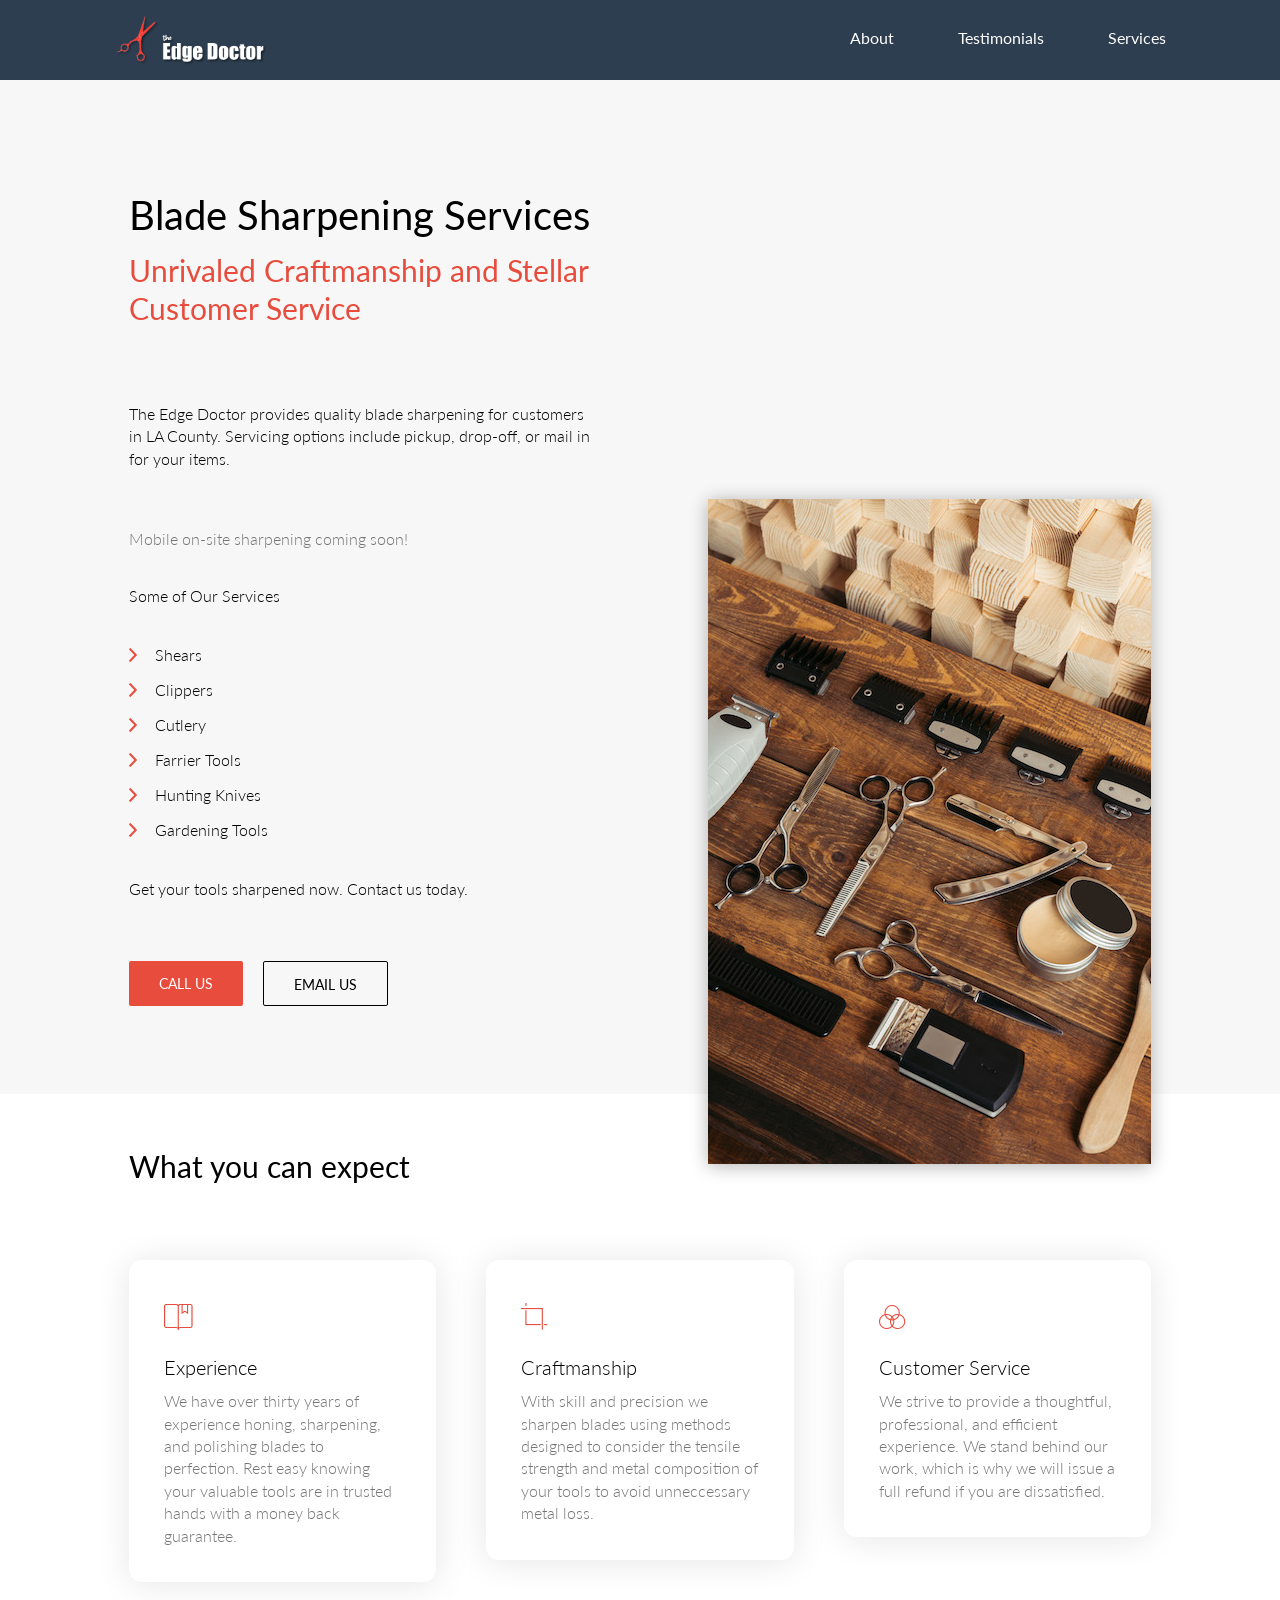
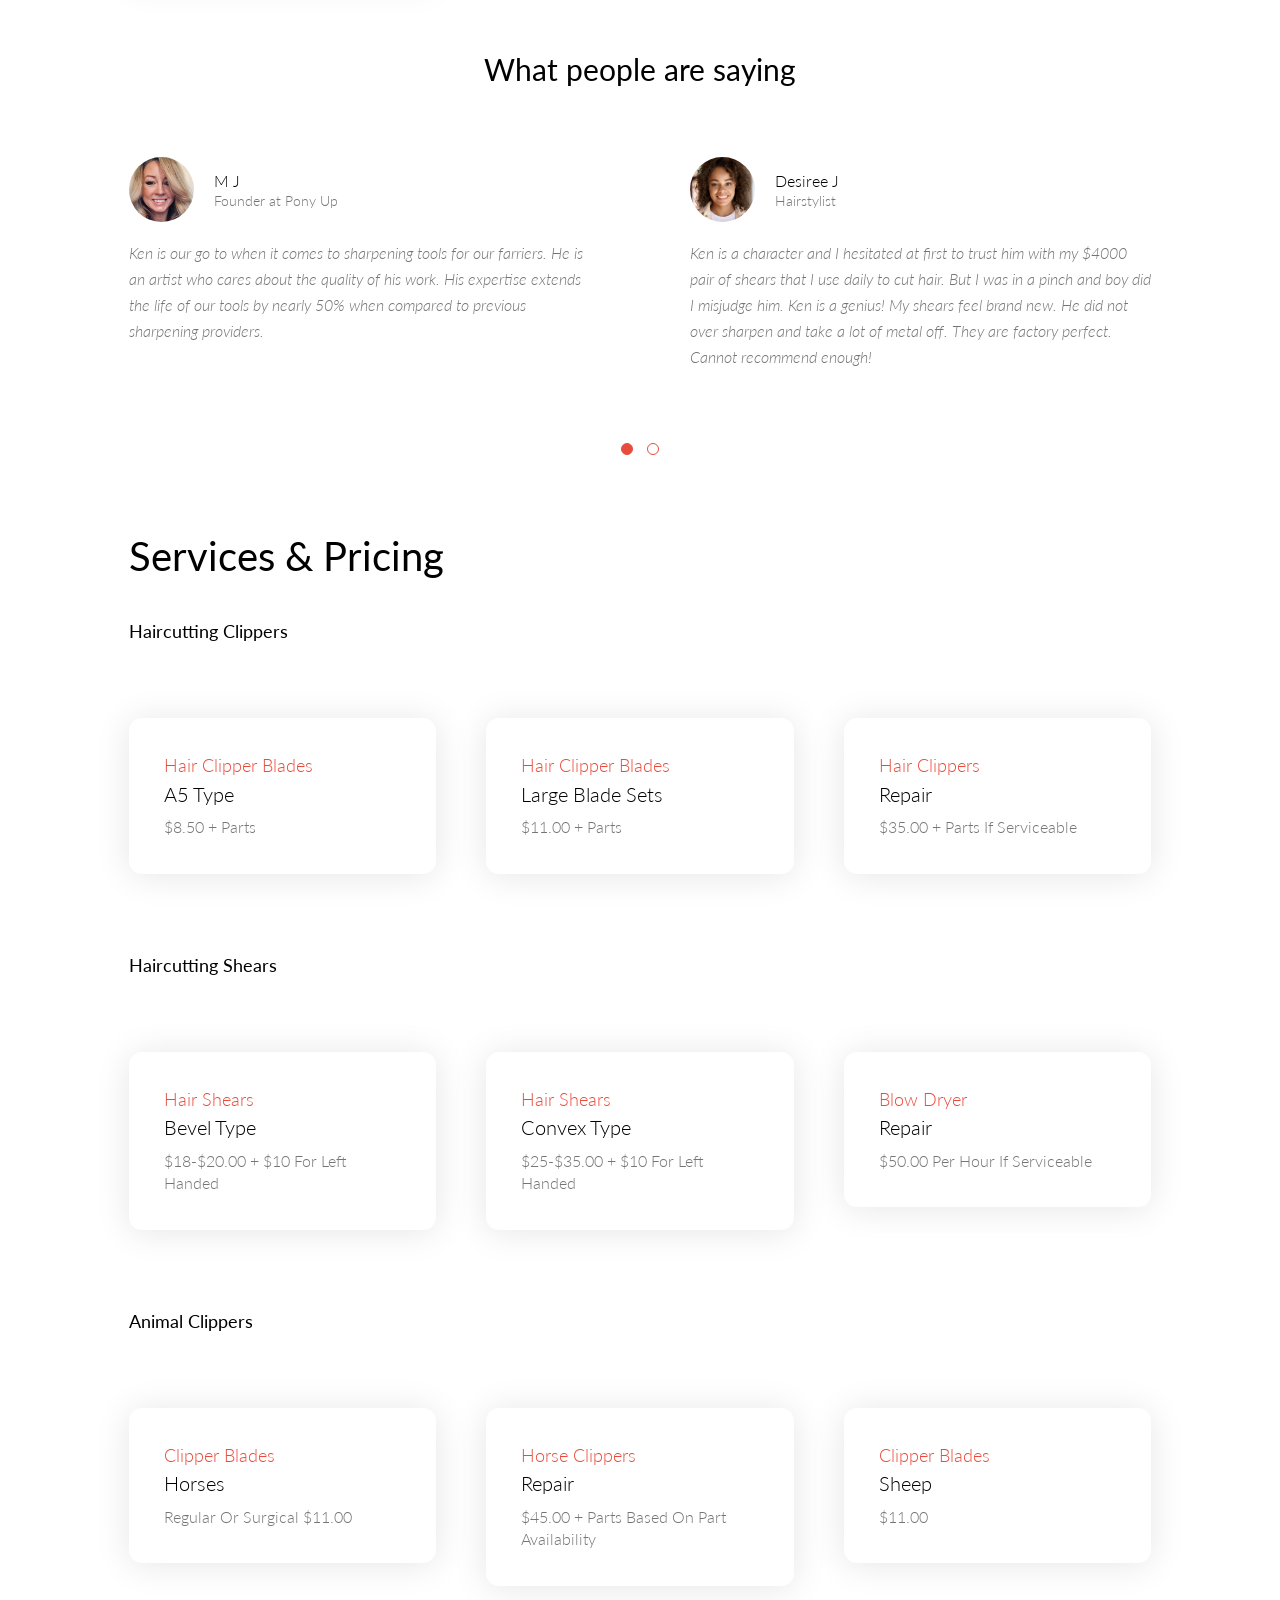
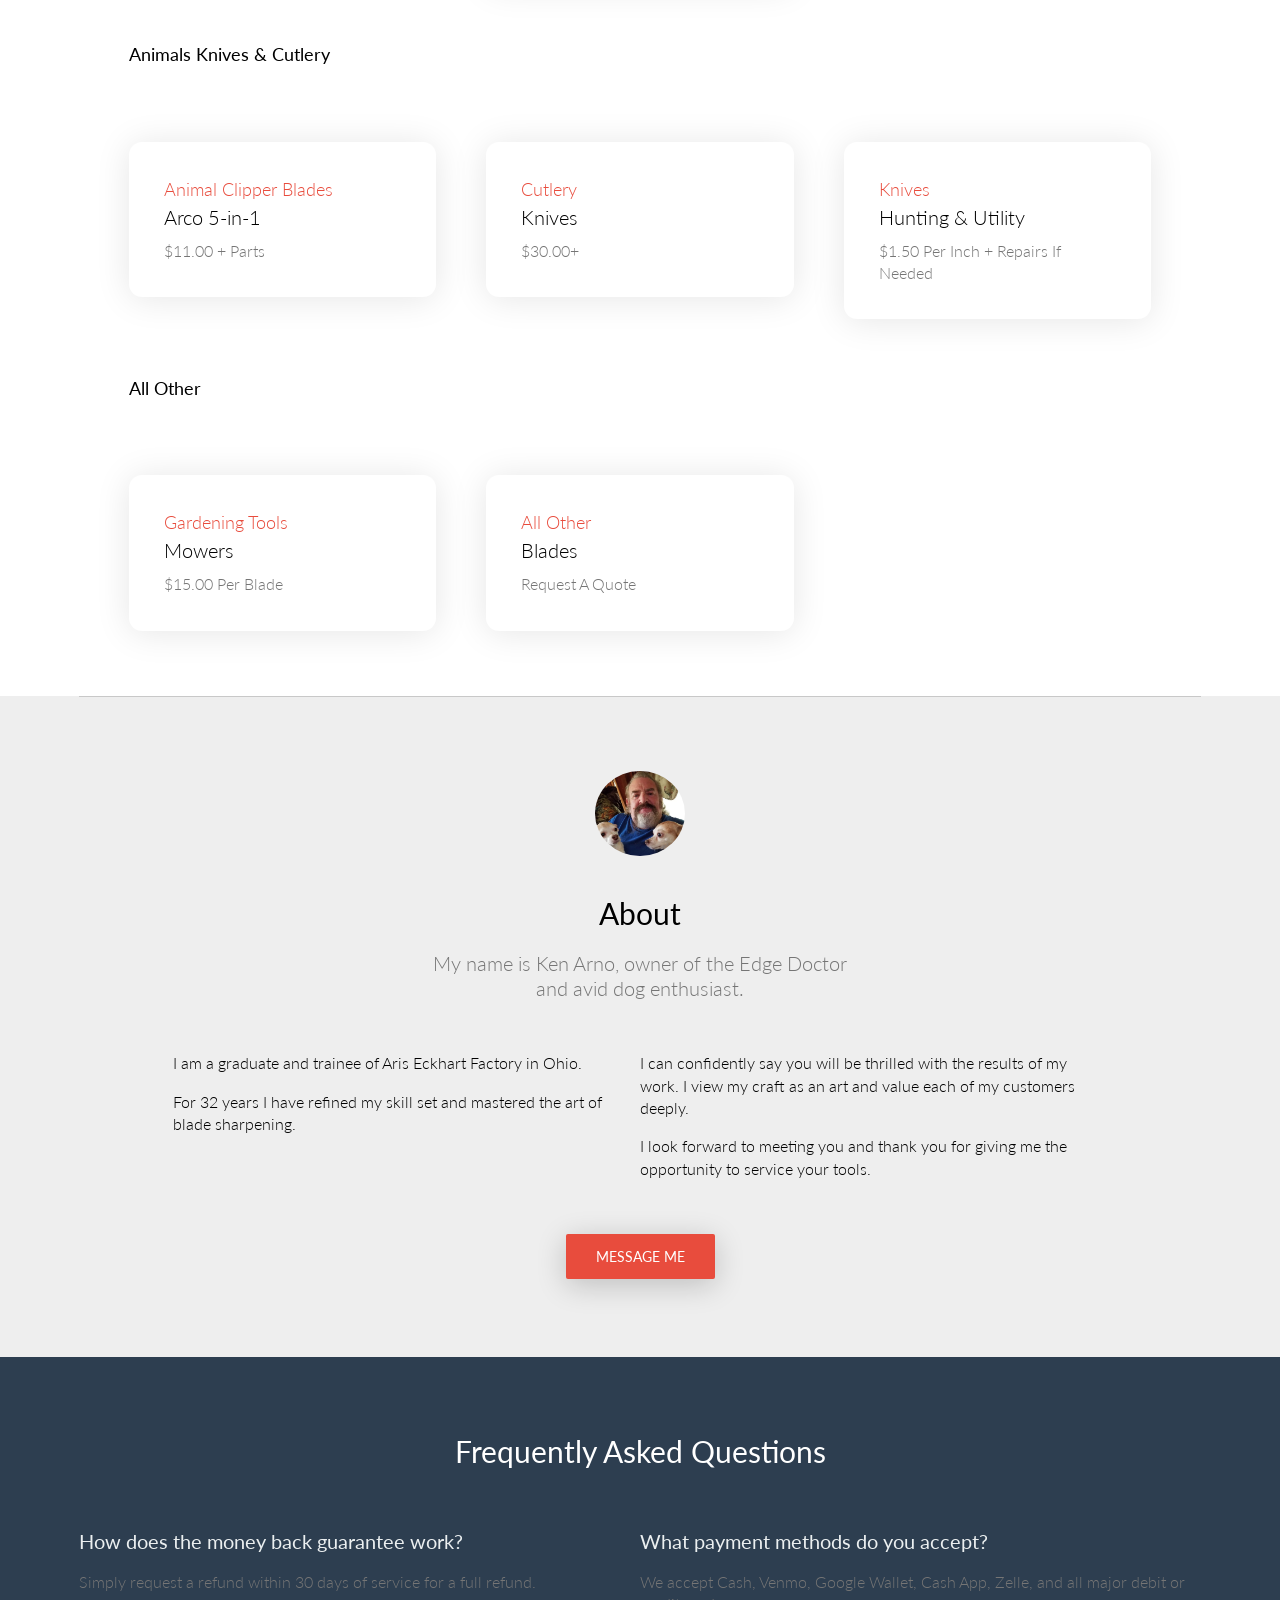
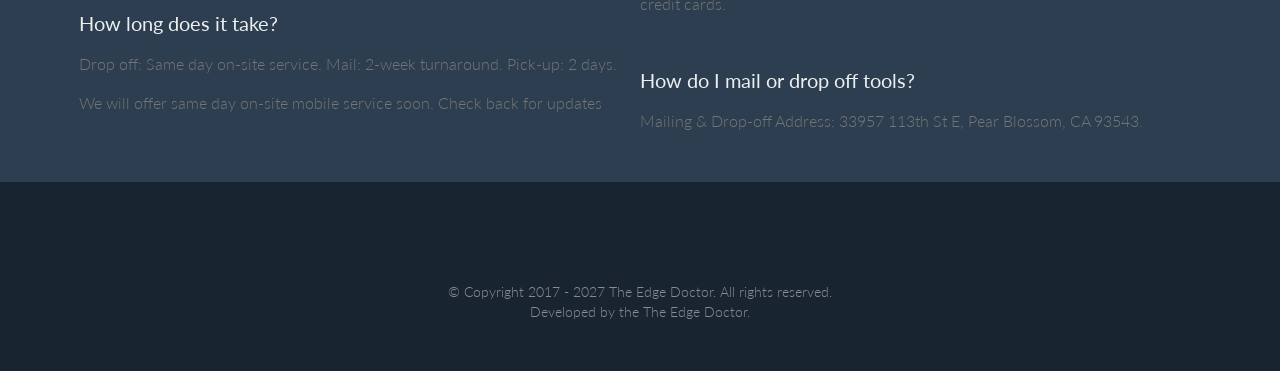
==== index.html @ fc2e8b51 "Add files via upload" ====
<!DOCTYPE html>
<html lang="en">

<head>
    <meta charset="utf-8">
    <meta http-equiv="X-UA-Compatible" content="IE=edge">
    <meta name="viewport" content="width=device-width, initial-scale=1">
    <!-- The above 3 meta tags *must* come first in the head; any other head content must come *after* these tags -->
    <title>The Edge Doctor</title>

    <!-- Bootstrap -->
    <link rel="stylesheet" href="assets/css/bootstrap/bootstrap.min.css">

    <!-- Optional theme -->
    <link rel="stylesheet" href="assets/css/bootstrap/bootstrap-theme.min.css">

    <!-- Custom css -->
    <link rel="stylesheet" href="assets/css/style.css">

    <!-- Font Awesome -->
    <link rel="stylesheet" href="assets/css/font-awesome.min.css">

    <!-- Ionicons -->
    <link rel="stylesheet" href="assets/css/ionicons.min.css">

    <!-- Owl -->
    <link rel="stylesheet" href="assets/css/owl.carousel.css">

    <!-- Magnific Popup -->
    <link rel="stylesheet" href="assets/css/magnific-popup.css">

    <!-- HTML5 shim and Respond.js for IE8 support of HTML5 elements and media queries -->
    <!-- WARNING: Respond.js doesn't work if you view the page via file:// -->
    <!--[if lt IE 9]>
        <script src="https://oss.maxcdn.com/html5shiv/3.7.2/html5shiv.min.js"></script>
        <script src="https://oss.maxcdn.com/respond/1.4.2/respond.min.js"></script>
        <![endif]-->
</head>

<body>

    <!--  Loader  -->
    <div id="myloader">
        <div class="loader">
            <div class="spinner">
                <div class="double-bounce1"></div>
                <div class="double-bounce2"></div>
            </div>
        </div>
    </div>
    <!--  END Loader  -->


    <!--  Main Wrap  -->
    <div id="main-wrap">
        <!--  Header & Menu  -->
        <header id="header" class="color-background fixed full-width">
            <div class="container">
                <nav class="navbar navbar-default">
                    <!--  Header Logo  -->
                    <div id="logo">
                        <a class="navbar-brand" href="index.html">
                            <img src="assets/img/edgedoctor.png" class="normal" alt="logo">
                            <img src="assets/img/edgedoctor.png" class="retina" alt="logo">
                        </a>
                    </div>
                    <!--  END Header Logo  -->
                    <!--  Menu  -->
                    <div id="sidemenu">
                        <div class="menu-holder">
                            <ul>
                                <li>
                                    <a href="#info" class="anchor">About</a>
                                </li>
                                <li>
                                    <a href="#testimonials" class="anchor">Testimonials</a>
                                </li>
                                <li class="submenu">
                                    <a>Services</a>
                                    <ul class="sub-menu">
                                        <li><a href="#pricing" class="anchor">Pricing</a></li>
                                    </ul>
                                </li>
                                <!-- <li>
                                    <a href="#faq" class="anchor">Book Now</a>
                                </li>
                          
                                <li class="submenu">
                                    <a href="javascript:void(0)">Demos</a>
                                    <ul class="sub-menu">
                                        <li><a href="index.html">Ebook</a></li>
                                        <li><a href="index-buy.html">Book</a></li>
                                        <li><a href="index-form.html">Form</a></li>
                                        <li><a href="index-get.html">Video</a></li>
                                    </ul> -->
                                </li>
                            </ul>
                        </div>
                    </div>
                    <!--  END Menu  -->
                    <!--  Button for Responsive Menu  -->
                    <div id="menu-responsive-sidemenu">
                        <div class="menu-button">
                            <span class="bar bar-1"></span>
                            <span class="bar bar-2"></span>
                            <span class="bar bar-3"></span>
                        </div>
                    </div>
                    <!--  END Button for Responsive Menu  -->
                </nav>
            </div>
        </header>
        <!--  END Header & Menu  -->

        <!--  Page Content  -->
        <div id="page-content" class="header-fixed">
            <!--  HomePage header  -->
            <div id="home-header" class="light-background">
                <div class="container">
                    <div class="row no-margin padding-home">
                        <div class="col-md-6 padding-leftright-null">
                            <div class="text padding-bottom-null">
                                <h1 class="margin-bottom-extrasmall">Blade Sharpening Services</h1>
                                <h2 class="color">Unrivaled Craftmanship and Stellar Customer Service</h2>
                                <div class="padding-onlytop-lg">
                                    <p class="black">The Edge Doctor provides quality blade sharpening for customers in
                                        LA County.
                                        Servicing options include pickup, drop-off, or mail in for your items.
                                        <br></br>
                                    <p>Mobile on-site sharpening coming soon!</p>
                                    <p class="black">Some of Our Services</p>
                                    <ul class="styled">
                                        <li>Shears</li>
                                        <li>Clippers</li>
                                        <li>Cutlery</li>
                                        <li>Farrier Tools</li>
                                        <li>Hunting Knives</li>
                                        <li>Gardening Tools</li>
                                    </ul>
                                    <p class="black">Get your tools sharpened now. Contact us today.</p>
                                    <a href="tel:+18186097729" class="btn-alt">Call Us</a><a href="mailto:contact@youredgedoctor.com" class="btn-alt active">Email
                                        Us</a>
                                </div>
                            </div>
                        </div>
                        <div class="col-md-6 padding-leftright-null">
                            <div class="text last padding-topbottom-null">
                                <img src="assets/img/razor.jpg" class="shadow main-img" alt="">
                            </div>
                        </div>
                    </div>
                </div>
            </div>
            <!--  END HomePage header  -->
            <div id="home-wrap" class="content-section">
                <!-- Info Section -->
                <br></br>
                <div class="container">
                    <section id="info">
                        <div class="row no-margin padding-lg">
                            <div class="text padding-top-null padding-md-bottom-null">
                                <h3>What you can expect</h3>
                                <div class="box-services padding-onlytop-lg">
                                    <div class="col-md-4 padding-leftright-null">
                                        <div class="box-service">
                                            <i class="icon service ion-ios-bookmarks-outline"></i>
                                            <h4 class="margin-bottom-extrasmall">Experience</h4>
                                            <p class="margin-bottom-null">We have over thirty years of experience
                                                honing,
                                                sharpening, and polishing blades to perfection. Rest easy knowing your
                                                valuable
                                                tools are in trusted hands with a money back guarantee.</p>
                                        </div>
                                    </div>
                                    <div class="col-md-4 padding-leftright-null">
                                        <div class="box-service">
                                            <i class="icon service ion-ios-crop"></i>
                                            <h4 class="margin-bottom-extrasmall">Craftmanship</h4>
                                            <p class="margin-bottom-null">With skill and precision we sharpen blades
                                                using methods designed to consider the tensile strength and
                                                metal composition of your tools to avoid unneccessary metal loss.</p>
                                        </div>
                                    </div>
                                    <div class="col-md-4 padding-leftright-null">
                                        <div class="box-service margin-md-bottom-null">
                                            <i class="icon service ion-ios-color-filter-outline"></i>
                                            <h4 class="margin-bottom-extrasmall">Customer Service</h4>
                                            <p class="margin-bottom-null">We strive to provide a
                                                thoughtful, professional, and efficient experience. We stand behind our
                                                work, which is why we will issue a
                                                full refund if you are dissatisfied.

                                            </p>
                                        </div>
                                    </div>
                                </div>
                            </div>
                        </div>
                    </section>
                </div>
                <!-- Testimonials Section -->
                <br></br>
                <section id="testimonials">
                    <div class="container">
                        <div class="row no-margin padding-lg">
                            <div class="col-md-12 padding-leftright-null text-center">
                                <h3 class="margin-bottom-small">What people are saying</h3>
                            </div>
                            <!-- Testimonials -->
                            <section
                                class="testimonials-carousel-simple col-md-12 padding-leftright-null padding-bottom-null">
                                <!-- Single Testimonials -->
                                <div class="item padding-leftright-null">
                                    <div class="text padding-bottom-null">
                                        <div class="person">
                                            <img src="assets/img/IMG_1439.jpg" alt="">
                                            <div class="description">
                                                <em>M J</em>
                                                <span class="margin-null"> Founder at Pony Up</span>
                                            </div>
                                        </div>
                                        <blockquote class="margin-bottom-small">Ken is our go to when it comes to
                                            sharpening
                                            tools for our farriers. He is an artist who cares about the quality of his
                                            work.
                                            His expertise extends the life of our tools by nearly 50% when compared to
                                            previous
                                            sharpening providers.
                                        </blockquote>
                                    </div>
                                </div>
                                <!-- END Single Testimonials -->
                                <div class="item padding-leftright-null">
                                    <div class="text padding-bottom-null">
                                        <div class="person">
                                            <img src="assets/img/team3.jpg" alt="">
                                            <div class="description">
                                                <em>Desiree J</em>
                                                <span class="margin-null">Hairstylist</span>
                                            </div>
                                        </div>
                                        <blockquote class="margin-bottom-small">Ken is a character and I hesitated
                                            at first to trust him with my $4000 pair of shears that I use daily to cut
                                            hair.
                                            But I was in a pinch and boy did I misjudge him. Ken is a genius! My shears
                                            feel brand new.
                                            He did not over sharpen and take a lot of metal off. They are factory
                                            perfect. Cannot recommend
                                            enough!
                                        </blockquote>
                                    </div>
                                </div>
                                <div class="item padding-leftright-null">
                                    <div class="text padding-bottom-null">
                                        <div class="person">
                                            <img src="assets/img/testimonial.jpg" alt="">
                                            <div class="description">
                                                <em>Sam M</em>
                                                <span class="margin-null">Hobby Hunter</span>
                                            </div>
                                        </div>
                                        <blockquote class="margin-bottom-small">I took my hunting knives to Ken and they
                                            came back
                                            like new. Super sharp, and clean. I highly recommend. Nice guy too.
                                        </blockquote>
                                    </div>
                                </div>
                            </section>
                            <!-- END Testimonials -->
                        </div>
                    </div>
                </section>
                <!-- END Testimonials Section -->
                <!-- Service List Section 1 -->
                <br id="pricing"></br>
                <div class="container">
                    <section id="chapter">
                        <div class="row no-margin padding-lg">
                            <div class="text padding-topbottom-null padding-md-bottom-null">
                                <h1>Services & Pricing</h1>
                                <br>

                                </br>
                                <h5>Haircutting Clippers</h5>

                                <div class="box-services padding-onlytop-lg">
                                    <div class="row no-margin">
                                        <div class="col-md-4 padding-leftright-null">
                                            <div class="box-service margin-bottom-big">
                                                <p class="big color">Hair Clipper Blades</p>
                                                <h4 class="margin-bottom-extrasmall">A5 Type</h4>
                                                <p class="margin-bottom-null">$8.50 + Parts</p>
                                            </div>
                                        </div>
                                        <div class="col-md-4 padding-leftright-null">
                                            <div class="box-service">
                                                <p class="big color">Hair Clipper Blades</p>
                                                <h4 class="margin-bottom-extrasmall">Large Blade Sets</h4>
                                                <p class="margin-bottom-null">$11.00 + Parts</p>
                                            </div>
                                        </div>
                                        <div class="col-md-4 padding-leftright-null">
                                            <div class="box-service">
                                                <p class="big color">Hair Clippers</p>
                                                <h4 class="margin-bottom-extrasmall">Repair</h4>
                                                <p class="margin-bottom-null">$35.00 + Parts If Serviceable</p>
                                            </div>
                                        </div>

                                    </div>
                                </div>
                            </div>
                        </div>
                    </section>
                </div>
                <!-- Service List Section 1 -->
                <!-- END Info Section -->
                <!-- Service List Section 2 -->
                <div class="container">
                    <section id="chapter">
                        <div class="row no-margin padding-lg">
                            <div class="text padding-topbottom-null padding-md-bottom-null">
                                <h5>Haircutting Shears</h5>
                                <div class="box-services padding-onlytop-lg">
                                    <div class="row no-margin">
                                        <div class="col-md-4 padding-leftright-null">
                                            <div class="box-service margin-bottom-big">
                                                <p class="big color">Hair Shears</p>
                                                <h4 class="margin-bottom-extrasmall">Bevel Type</h4>
                                                <p class="margin-bottom-null">$18-$20.00 + $10 For Left Handed</p>
                                            </div>
                                        </div>
                                        <div class="col-md-4 padding-leftright-null">
                                            <div class="box-service">
                                                <p class="big color">Hair Shears</p>
                                                <h4 class="margin-bottom-extrasmall">Convex Type</h4>
                                                <p class="margin-bottom-null">$25-$35.00 + $10 For Left Handed</p>
                                            </div>
                                        </div>
                                        <div class="col-md-4 padding-leftright-null">
                                            <div class="box-service">
                                                <p class="big color">Blow Dryer</p>
                                                <h4 class="margin-bottom-extrasmall">Repair</h4>
                                                <p class="margin-bottom-null">$50.00 Per Hour If Serviceable</p>
                                            </div>
                                        </div>
                                    </div>
                                </div>
                            </div>
                        </div>
                    </section>
                </div>

                <!-- End Service List Section 2-->
                <!-- Service List Section 3 -->
                <div class="container">
                    <section id="chapter">
                        <div class="row no-margin padding-lg">
                            <div class="text padding-topbottom-null padding-md-bottom-null">
                                <h5>Animal Clippers</h5>
                                <div class="box-services padding-onlytop-lg">
                                    <div class="row no-margin">
                                        <div class="col-md-4 padding-leftright-null">
                                            <div class="box-service margin-bottom-big">
                                                <p class="big color">Clipper Blades</p>
                                                <h4 class="margin-bottom-extrasmall">Horses</h4>
                                                <p class="margin-bottom-null">Regular Or Surgical $11.00</p>
                                            </div>
                                        </div>
                                        <div class="col-md-4 padding-leftright-null">
                                            <div class="box-service">
                                                <p class="big color">Horse Clippers</p>
                                                <h4 class="margin-bottom-extrasmall">Repair</h4>
                                                <p class="margin-bottom-null">$45.00 + Parts Based On Part Availability
                                                </p>
                                            </div>
                                        </div>
                                        <div class="col-md-4 padding-leftright-null">
                                            <div class="box-service">
                                                <p class="big color">Clipper Blades</p>
                                                <h4 class="margin-bottom-extrasmall">Sheep</h4>
                                                <p class="margin-bottom-null">$11.00</p>
                                            </div>
                                        </div>
                                    </div>
                                </div>
                            </div>
                        </div>
                    </section>
                </div>
                <!-- End Service List Section 3-->
                <!-- Service List Section 4 -->
                <div class="container">
                    <section id="chapter">
                        <div class="row no-margin padding-lg">
                            <div class="text padding-topbottom-null padding-md-bottom-null">
                                <h5>Animals Knives & Cutlery</h5>
                                <div class="box-services padding-onlytop-lg">
                                    <div class="row no-margin">
                                        <div class="col-md-4 padding-leftright-null">
                                            <div class="box-service margin-bottom-big">
                                                <p class="big color">Animal Clipper Blades</p>
                                                <h4 class="margin-bottom-extrasmall">Arco 5-in-1</h4>
                                                <p class="margin-bottom-null">$11.00 + Parts</p>
                                            </div>
                                        </div>
                                        <div class="col-md-4 padding-leftright-null">
                                            <div class="box-service">
                                                <p class="big color">Cutlery</p>
                                                <h4 class="margin-bottom-extrasmall">Knives</h4>
                                                <p class="margin-bottom-null">$30.00+</p>
                                            </div>
                                        </div>
                                        <div class="col-md-4 padding-leftright-null">
                                            <div class="box-service">
                                                <p class="big color">Knives</p>
                                                <h4 class="margin-bottom-extrasmall">Hunting & Utility</h4>
                                                <p class="margin-bottom-null">$1.50 Per Inch + Repairs If Needed</p>
                                            </div>
                                        </div>
                                    </div>
                                </div>
                            </div>
                        </div>
                    </section>
                </div>
                <!-- End Service List Section 4-->
                <!-- Service List Section 5 -->
                <div class="container">
                    <section id="chapter">
                        <div class="row no-margin padding-lg">
                            <div class="text padding-topbottom-null padding-md-bottom-null">
                                <h5>All Other</h5>
                                <div class="box-services padding-onlytop-lg">
                                    <div class="row no-margin">
                                        <div class="col-md-4 padding-leftright-null">
                                            <div class="box-service margin-bottom-big">
                                                <p class="big color">Gardening Tools</p>
                                                <h4 class="margin-bottom-extrasmall">Mowers</h4>
                                                <p class="margin-bottom-null">$15.00 Per Blade</p>
                                            </div>
                                        </div>
                                        <!--    <div class="col-md-4 padding-leftright-null">
                                            <div class="box-service">
                                                <p class="big color">Knives</p>
                                                <h4 class="margin-bottom-extrasmall">Hunting & Utility</h4>
                                                <p class="margin-bottom-null">$1.50 Per Inch + Repairs If Needed</p>
                                            </div>
                                        </div> -->
                                        <div class="col-md-4 padding-leftright-null">
                                            <div class="box-service">
                                                <p class="big color">All Other</p>
                                                <h4 class="margin-bottom-extrasmall">Blades</h4>
                                                <p class="margin-bottom-null">Request A Quote</p>
                                            </div>
                                        </div>
                                    </div>
                                </div>
                            </div>
                        </div>
                    </section>
                </div>
                <!-- End Service List Section 5-->
            </div>
        </div>
    </div>
    </div>
    </div>
    </div>
    </section>
    <!-- END Download Section -->

    <!-- Author Section -->
    <section id="author">
        <div class="container">
            <!-- Line Separator -->
            <div class="col-md-12 padding-leftright-null">
                <div class="text padding-topbottom-null">
                    <hr>
                </div>
            </div>
            <!-- END Separator -->
            <div class="row no-margin padding-onlybottom-lg">
                <div class="single-person">
                    <div class="col-md-10 col-md-offset-1 padding-leftright-null">
                        <div class="text padding-topbottom-null text-center">
                            <img src="assets/img/ken.JPG" alt="">
                            <h3 class="margin-bottom-small">About</h3>
                            <h4 class="weight-300 grey">My name is Ken Arno, owner of
                                the Edge Doctor<br> and avid dog enthusiast. </h4>
                        </div>
                        <div class="padding-onlytop-md">
                            <div class="col-md-6 padding-leftright-null">
                                <div class="text padding-md-bottom-null">
                                    <p class="black">I am a graduate and trainee of Aris Eckhart Factory in Ohio. </p>
                                    <p class="black">For 32 years I have refined my skill set and mastered the art of
                                        blade sharpening.</p>
                                </div>
                            </div>
                            <div class="col-md-6 padding-leftright-null">
                                <div class="text padding-md-topbottom-null">
                                    <p class="black">I can confidently say you will be thrilled with
                                        the results of my work. I view my craft as an art and value each of my customers
                                        deeply.
                                    </p>
                                    <p class="black">I look forward to meeting you and thank you for
                                        giving me the opportunity to service your tools.
                                    </p>
                                </div>
                            </div>
                            <div class="col-md-12 padding-leftright-null text-center">
                                <div class="text padding-topbottom-null">
                                    <br>

                                    </br>

                                    <a href="mailto:contact@youredgedoctor.com" class="btn-alt shadow margin-null">Message Me</a>
                                </div>
                            </div>
                        </div>
                    </div>
                </div>
            </div>
        </div>
    </section>
    <!-- END Author Section -->
    <!-- FAQ Section -->
    <section id="faq" class="color-background">
        <div class="container">
            <div class="row no-margin padding-onlytop-lg">
                <div class="col-lg-12 padding-leftright-null">
                    <div class="text-center">
                        <h3 class="margin-bottom-small white">Frequently Asked Questions</h3>
                    </div>
                    <br>
                    </br>
                </div>
            </div>
            <div class="row no-margin">
                <div class="col-md-6 padding-leftright-null">
                    <div class="text padding-bottom-null">
                        <p class="big grey-light weight-400">How does the money back guarantee work?
                        </p>
                        <p>Simply request a refund within 30 days of service for a full refund.</p>
                        <p class="big grey-light weight-400">How long does it take?
                        </p>
                        <p>Drop off: Same day on-site service.
                            Mail: 2-week turnaround. Pick-up: 2 days.
                        <p>We will offer same day
                            on-site mobile service soon. Check back for updates</p>
                        </p>
                    </div>
                </div>
                <div class="col-md-6 padding-leftright-null">
                    <div class="text padding-bottom-null padding-md-top-null">
                        <p class="big grey-light weight-400">What payment methods do you accept?
                        </p>
                        <p class="margin-bottom-big"> We accept Cash, Venmo, Google Wallet, Cash App, Zelle, and all
                            major debit or credit cards. </p>
                        <p class="big grey-light weight-400">How do I mail or drop off tools?</p>
                        <p class="margin-bottom-big">Mailing & Drop-off Address: 33957 113th St E, Pear Blossom, CA
                            93543.</p>

                    </div>
                </div>
            </div>
        </div>
    </section>
    <!-- END FAQ Section -->
    </div>
    </div>
    <!--  END Page Content -->
    </div>
    <!--  Main Wrap  -->


    <!--  Footer  -->
    <footer>
        <div class="container">
            <div class="row no-margin">
                <div class="col-md-12 text text-center padding-bottom-null">
                    <div class="row no-margin">
                        <!--  <ul class="social">
                            <li><a href="#"><i class="fa fa-facebook" aria-hidden="true"></i></a></li>
                            <li><a href="#"><i class="fa fa-instagram" aria-hidden="true"></i></a></li>
                            <li><a href="#"><i class="fa fa-twitter" aria-hidden="true"></i></a></li>
                        </ul> -->
                    </div>
                </div>
                <div class="col-md-12 text text-center">
                    <p>© Copyright 2017 - 2027 <a href="http://youredgedoctor.com" target="_blank">The Edge Doctor</a>.
                        All rights reserved.</p>
                    <p class="margin-null"><a href="#" class="white"></a>Developed by the The Edge
                        Doctor.
                    </p>
                </div>
            </div>
        </div>
    </footer>
    <!--  END Footer. Class fixed for fixed footer  -->

    <!-- jQuery (necessary for Bootstrap's JavaScript plugins) -->
    <script src="assets/js/jquery.min.js"></script>
    <!-- All js library -->
    <script src="assets/js/bootstrap/bootstrap.min.js"></script>
    <script src="assets/js/owl.carousel.min.js"></script>
    <script src="assets/js/jquery.magnific-popup.min.js"></script>
    <script src="assets/js/jquery.scrollTo.min.js"></script>
    <script src="assets/js/smooth.scroll.min.js"></script>
    <script src="assets/js/jquery.appear.js"></script>
    <script src="assets/js/jquery.scrolly.js"></script>
    <script src="assets/js/plugins-scroll.js"></script>
    <script src="assets/js/pace.min.js"></script>
    <script src="assets/js/main.js"></script>
</body>

</html>
---- assets/css/style.css ----
/*-------------------------------------------------
=  Table of Css

1.Reset
2.General
3.Main Settings
4.Main Navigation
5.Main content
6.Page
7.Forms
8.Footer
9.Elements
10.Loader
11.Magnific popup
12.OWL
13.Animations

-------------------------------------------------*/
/*-------------------------------------------------
=  Import Google Fonts */
@import url("https://fonts.googleapis.com/css?family=Lato:300,300i,400,400i,700,700i");
/*-------------------------------------------------*/
/*-------------------------------------------------*/
/* =  1.Reset
/*-------------------------------------------------*/
html, body, div, span, applet, object, iframe, h1, h2, h3, h4, h5, h6, p, blockquote, pre, a, abbr, acronym, address, big, cite, code, del, dfn, em, img, ins, kbd, q, s, samp, small, strike, strong, sub, sup, tt, var, b, u, i, center, dl, dt, dd, ol, ul, li, fieldset, form, label, legend, table, caption, tbody, tfoot, thead, tr, th, td, article, aside, canvas, details, embed, figure, figcaption, footer, header, hgroup, menu, nav, output, ruby, section, summary, time, mark, audio, video {
  margin: 0;
  padding: 0;
  border: 0;
  font-size: 100%;
  font: inherit;
  vertical-align: baseline; }

article, aside, details, figcaption, figure, footer, header, hgroup, menu, nav, section {
  display: block; }

body {
  line-height: 1; }

ol, ul {
  list-style: none; }

blockquote, q {
  quotes: none; }

blockquote, q {
  quotes: none; }
  blockquote:before, blockquote:after, q:before, q:after {
    content: '';
    content: none; }

table {
  border-collapse: collapse;
  border-spacing: 0; }

a:focus {
  text-decoration: none; }

/*-------------------------------------------------*/
/* =  2.General
/*-------------------------------------------------*/
html {
  line-height: 1.64; }

body {
  font: 100% "Lato", sans-serif;
  color: #000;
  background-color: #EEEEEE;
  -webkit-font-smoothing: antialiased;
  -moz-osx-font-smoothing: grayscale; }

* {
  text-rendering: optimizeLegibility; }

h1, h2, h3, h4, h5, h6 {
  font: 100% "Lato", sans-serif;
  color: #000;
  font-weight: 400;
  line-height: 1.29; }

h1 {
  font-size: 40px;
  font-family: "Lato", sans-serif; }
  @media screen and (max-width: 480px) {
    h1 {
      font-size: 30px; } }

h2 {
  font-size: 30px; }
  @media screen and (max-width: 480px) {
    h2 {
      font-size: 25px; } }

h3 {
  font-size: 30px; }
  @media screen and (max-width: 480px) {
    h3 {
      font-size: 25px; } }

h4 {
  font-size: 20px; }
  @media screen and (max-width: 480px) {
    h4 {
      font-size: 18px; } }

h5 {
  font-size: 18px; }
  @media screen and (max-width: 480px) {
    h5 {
      font-size: 16px; } }

h6 {
  font-size: 16px; }

a {
  color: #E84C3D;
  text-decoration: none;
  -webkit-transition: color .4s ease;
  -o-transition: color .4s ease;
  transition: color .4s ease; }
  a:focus, a:active, a:visited {
    outline: none; }
  a:hover {
    text-decoration: none;
    color: #000;
    -webkit-transition: color .4s ease;
    -o-transition: color .4s ease;
    transition: color .4s ease; }
  a.simple {
    text-decoration: underline;
    color: #E84C3D;
    -webkit-transition: opacity .4s ease;
    -o-transition: opacity .4s ease;
    transition: opacity .4s ease;
    font-weight: 400;
    text-transform: uppercase;
    font-size: 20px; }
    @media screen and (max-width: 480px) {
      a.simple {
        font-size: 18px; } }
    a.simple:hover {
      opacity: .65;
      -webkit-transition: opacity .4s ease;
      -o-transition: opacity .4s ease;
      transition: opacity .4s ease; }
  a.btn {
    padding: 0;
    padding-right: 30px;
    padding-left: 30px;
    height: 45px;
    line-height: 45px;
    text-align: center;
    font-size: 12px;
    letter-spacing: 1px;
    font-family: "Lato", sans-serif;
    text-transform: uppercase;
    display: inline-block;
    overflow: hidden;
    outline: none;
    border: 1px solid #000;
    border-radius: 2px;
    font-weight: bold;
    color: #000;
    position: relative;
    margin-right: 10px;
    margin-left: 10px;
    margin-bottom: 35px;
    text-decoration: none !important;
    -webkit-transition: all .4s ease;
    -o-transition: all .4s ease;
    transition: all .4s ease;
    font-weight: 400; }
    @media screen and (max-width: 991px) {
      a.btn {
        margin-bottom: 0px; } }
    a.btn:hover {
      background-color: #E84C3D;
      color: white !important;
      border-color: transparent;
      -webkit-transition: all .4s ease;
      -o-transition: all .4s ease;
      transition: all .4s ease; }
  a.btn-alt {
    padding: 0;
    padding-right: 30px;
    padding-left: 30px;
    height: 45px;
    line-height: 45px;
    text-align: center;
    font-size: 14px;
    font-family: "Lato", sans-serif;
    text-transform: uppercase;
    display: inline-block;
    overflow: hidden;
    outline: none;
    border-radius: 2px;
    font-weight: 400;
    color: white;
    position: relative;
    margin-right: 10px;
    margin-left: 10px;
    margin-bottom: 35px;
    text-decoration: none !important;
    -webkit-transition: all .4s ease;
    -o-transition: all .4s ease;
    transition: all .4s ease;
    background-color: #E84C3D; }
    @media screen and (max-width: 991px) {
      a.btn-alt {
        margin-bottom: 0px; } }
    a.btn-alt:hover {
      background-color: #000;
      color: white;
      -webkit-transition: all .4s ease;
      -o-transition: all .4s ease;
      transition: all .4s ease; }
    a.btn-alt.shadow {
      -webkit-box-shadow: 0 6px 30px 0 rgba(0, 0, 0, 0.2);
      box-shadow: 0 6px 30px 0 rgba(0, 0, 0, 0.2); }
    a.btn-alt.no-margin-bottom {
      margin-bottom: 0; }
    a.btn-alt.active {
      background-color: transparent;
      border: 1px solid #000;
      color: #000; }
      a.btn-alt.active:hover {
        background-color: #000;
        border: 1px solid #000;
        color: white; }
      a.btn-alt.active.white {
        border-color: white;
        color: white; }
        a.btn-alt.active.white:hover {
          background-color: white;
          color: #E84C3D; }
    a.btn-alt.small {
      height: 36px;
      line-height: 36px;
      background-color: #E84C3D;
      color: white;
      -webkit-transition: all .4s ease;
      -o-transition: all .4s ease;
      transition: all .4s ease;
      font-size: 12px; }
      a.btn-alt.small:hover {
        background-color: white;
        color: #E84C3D;
        -webkit-transition: all .4s ease;
        -o-transition: all .4s ease;
        transition: all .4s ease; }
      a.btn-alt.small.white {
        border: 1px solid white; }
        a.btn-alt.small.white:hover {
          background-color: white;
          color: #E84C3D !important; }
      a.btn-alt.small.border {
        border: 1px solid #E84C3D; }
    a.btn-alt i {
      margin-right: 8px; }
  a.btn-pro {
    font-size: 14px;
    line-height: 14px;
    color: #000;
    font-weight: 400;
    text-decoration: none;
    position: relative;
    text-transform: uppercase; }
    a.btn-pro:after {
      content: "\f30f";
      font-family: "Ionicons";
      position: absolute;
      display: block;
      position: absolute;
      right: -20px;
      top: 1px;
      -webkit-transition: right .4s ease;
      -o-transition: right .4s ease;
      transition: right .4s ease;
      color: #E84C3D; }
    a.btn-pro:hover:after {
      right: -25px;
      -webkit-transition: right .4s ease;
      -o-transition: right .4s ease;
      transition: right .4s ease; }
    a.btn-pro.white {
      font-weight: 300; }
  a.btn-simple {
    font-size: 16px;
    line-height: 16px;
    color: #E84C3D;
    font-weight: 400;
    text-decoration: none;
    position: relative;
    text-transform: uppercase;
    -webkit-transition: color .4s ease;
    -o-transition: color .4s ease;
    transition: color .4s ease;
    z-index: 2; }
    a.btn-simple:before {
      content: '';
      background-color: #2D3E50;
      border-radius: 2px;
      position: absolute;
      top: -1px;
      bottom: 0;
      left: -5px;
      width: 0%;
      z-index: -1;
      -webkit-transition: all ease .4s;
      -o-transition: all ease .4s;
      transition: all ease .4s; }
    a.btn-simple:hover {
      color: white;
      padding-left: 5px;
      -webkit-transition: all .2s ease;
      -o-transition: all .2s ease;
      transition: all .2s ease; }
      a.btn-simple:hover:before {
        width: calc(100% + 15px);
        -webkit-transition: all ease .4s;
        -o-transition: all ease .4s;
        transition: all ease .4s; }
  a#btn-share {
    padding: 0;
    padding-right: 20px;
    padding-left: 30px;
    text-align: center;
    font-family: "Lato", sans-serif;
    text-transform: uppercase;
    display: inline-block;
    border-radius: 2px;
    font-weight: 400;
    text-decoration: none !important;
    -webkit-transition: all .4s ease;
    -o-transition: all .4s ease;
    transition: all .4s ease;
    background-color: transparent;
    height: 30px;
    line-height: 30px;
    background-color: transparent;
    color: #757575;
    transition: all .4s ease;
    font-size: 12px;
    border: 1px solid #757575;
    position: relative; }
    a#btn-share:hover {
      background-color: #E84C3D;
      border-color: #E84C3D;
      color: white; }
    a#btn-share:before {
      position: absolute;
      content: "+ ";
      margin-left: -12px;
      font-size: 14px;
      line-height: 29px; }

p {
  font-family: "Lato", sans-serif;
  color: #757575;
  font-size: 16px;
  line-height: 1.4;
  margin-bottom: 16px;
  font-weight: 300; }
  p.small {
    font-size: 14px; }
  p.big {
    font-size: 20px; }
    @media screen and (max-width: 480px) {
      p.big {
        font-size: 18px; } }
  p b, p strong {
    font-weight: 400;
    color: #757575; }
  p a {
    text-decoration: none; }

.color-dark {
  color: #000; }

.light-background {
  background-color: #f7f7f7 !important; }

.color-background {
  background-color: #2D3E50; }

.secondary-background {
  background-color: #E84C3D; }

.dark-background {
  background-color: #000 !important; }

.black-background {
  background-color: #222; }

.grey-background {
  background-color: #F7F7F7 !important; }

.darkgrey-background {
  background-color: #E6E7E8 !important; }

.body-background {
  background-color: #EEEEEE !important; }

.section-bordertop {
  border-top: 1px solid #f7f7f7; }

button {
  background: none;
  border: none;
  outline: inherit; }

i {
  font-style: italic;
  font-family: "Lato", sans-serif; }
  i.service {
    display: block;
    font-size: 35px;
    margin-bottom: 18px;
    -webkit-transition: color .4s ease;
    -o-transition: color .4s ease;
    transition: color .4s ease; }
    i.service.big {
      font-size: 50px; }
    i.service.material {
      -webkit-box-shadow: 0 6px 16px 0 rgba(0, 0, 0, 0.2);
      box-shadow: 0 6px 16px 0 rgba(0, 0, 0, 0.2);
      width: 60px;
      height: 60px;
      border-radius: 10px;
      font-size: 30px;
      line-height: 60px;
      text-align: center;
      color: #E84C3D;
      display: inline-block; }
      i.service.material.left {
        float: left; }
    i.service.left {
      float: left; }
    i.service:hover {
      color: #E84C3D;
      -webkit-transition: color .4s ease;
      -o-transition: color .4s ease;
      transition: color .4s ease; }
  i.material-icons.service {
    font-size: 30px; }
  i.material-icons.left {
    float: left; }
  i.separator {
    display: block;
    font-size: 35px;
    -webkit-transition: color .4s ease;
    -o-transition: color .4s ease;
    transition: color .4s ease; }

b, strong {
  font-weight: bold; }

dl {
  margin: 25px 0;
  font-family: "Lato", sans-serif;
  font-size: 14px;
  line-height: 24px; }
  dl dt {
    text-transform: uppercase;
    letter-spacing: 2px;
    font-family: "Lato", sans-serif;
    font-size: 12px;
    line-height: 22px; }
  dl dd {
    border-left: 2px solid #E84C3D;
    font-family: "Lato", sans-serif;
    padding-left: 20px;
    margin-bottom: 10px;
    font-style: italic;
    letter-spacing: 1px; }

ol {
  list-style: decimal;
  padding-left: 28px;
  font-family: "Lato", sans-serif;
  color: #757575;
  font-size: 14px;
  line-height: 24px;
  letter-spacing: 1px;
  font-weight: 300;
  margin: 25px 0 25px 15px; }

ul li.border {
  border-bottom: 1px solid #c2c3c4; }

ul.styled, ul.post {
  list-style: none; }
  ul.styled li, ul.post li {
    position: relative;
    padding-left: 26px;
    margin: 9px 0;
    color: #000;
    font-size: 16px;
    line-height: 26px;
    font-weight: 300;
    color: #000; }
    ul.styled li:before, ul.post li:before {
      position: absolute;
      content: "\f383";
      font-family: "Ionicons";
      color: #E84C3D;
      left: 0;
      top: 0; }

ul.post {
  padding: 25px 0 25px 18px; }
  ul.post li {
    font-weight: 300; }
    ul.post li:before {
      position: absolute;
      content: "\f111";
      font-family: "FontAwesome";
      color: #000;
      font-size: 8px;
      left: 8px;
      top: -1px; }

mark {
  background: #f7f7f7;
  padding: 0 4px;
  color: #757575; }

pre {
  padding: 25px;
  background: #f7f7f7;
  overflow: hidden;
  border-radius: 0;
  font-family: "Lato", sans-serif;
  font-size: 14px;
  line-height: 24px;
  letter-spacing: 1px;
  color: #000;
  margin: 25px 0; }

code {
  color: #E84C3D;
  background-color: #f7f7f7; }

blockquote, q {
  display: block;
  quotes: none;
  position: relative;
  font-size: 16px;
  line-height: 26px;
  padding-left: 36px;
  font-family: "Lato", sans-serif;
  color: #757575;
  font-weight: 400;
  font-style: italic;
  margin: 50px 0;
  border-left: 4px solid #E84C3D; }
  @media screen and (max-width: 480px) {
    blockquote, q {
      padding-left: 18px; } }
  blockquote cite, q cite {
    margin-top: 18px;
    font-style: normal;
    display: block;
    font-size: 14px;
    font-weight: 300;
    color: #757575; }
    blockquote cite a, q cite a {
      color: #757575; }
      blockquote cite a:hover, q cite a:hover {
        color: #E84C3D; }

textarea {
  resize: none; }

.popup-youtube, .popup-vimeo {
  position: relative;
  display: block;
  overflow: hidden; }
  .popup-youtube.shadow, .popup-vimeo.shadow {
    -webkit-box-shadow: 0 2px 17px 0 rgba(0, 0, 0, 0.3);
    box-shadow: 0 2px 17px 0 rgba(0, 0, 0, 0.3); }
  .popup-youtube:before, .popup-vimeo:before {
    content: "\f487";
    font-family: "Ionicons";
    position: absolute;
    display: block;
    color: white;
    font-size: 40px;
    text-align: center;
    line-height: 100%;
    top: 50%;
    left: 50%;
    -webkit-transform: translate(-50%, -50%);
    -ms-transform: translate(-50%, -50%);
    transform: translate(-50%, -50%);
    width: 70px;
    height: 70px;
    background-color: #2D3E50;
    line-height: 70px;
    padding-left: 5px;
    z-index: 1;
    -webkit-transition: background-color .4s ease;
    -o-transition: background-color .4s ease;
    transition: background-color .4s ease;
    border-radius: 50%; }
    @media screen and (max-width: 410px) {
      .popup-youtube:before, .popup-vimeo:before {
        font-size: 30px;
        width: 45px;
        height: 45px;
        line-height: 45px; } }
  .popup-youtube:hover:before, .popup-vimeo:hover:before {
    background-color: #000;
    -webkit-transition: background-color .4s ease;
    -o-transition: background-color .4s ease;
    transition: background-color .4s ease; }
  .popup-youtube:focus, .popup-vimeo:focus {
    outline: none; }
  .popup-youtube.black:before, .popup-vimeo.black:before {
    background-color: #000; }
  .popup-youtube.black:hover:before, .popup-vimeo.black:hover:before {
    background-color: #2D3E50;
    -webkit-transition: background-color .4s ease;
    -o-transition: background-color .4s ease;
    transition: background-color .4s ease; }
  .popup-youtube img, .popup-vimeo img {
    display: block;
    width: 100%;
    height: auto; }

@media screen and (max-width: 1199px) {
  .height-auto-lg {
    height: auto !important; } }

@media screen and (max-width: 991px) {
  .height-auto-md {
    height: auto !important; } }

@media screen and (max-width: 767px) {
  .height-auto-sm {
    height: auto !important; } }

@media screen and (max-width: 480px) {
  .height-auto-xs {
    height: auto !important; } }

.border-right {
  position: fixed;
  left: 0;
  top: 0;
  bottom: 0;
  z-index: 99;
  width: 70px;
  height: 100%;
  max-width: 70px;
  background-color: #f7f7f7; }
  @media screen and (max-width: 1350px) {
    .border-right {
      display: none; } }

.border-left {
  position: fixed;
  right: 0;
  top: 0;
  bottom: 0;
  z-index: 99;
  width: 70px;
  height: 100%;
  max-width: 70px;
  background-color: #f7f7f7; }
  @media screen and (max-width: 1350px) {
    .border-left {
      display: none; } }

.nav-tabs {
  padding-left: 0 !important;
  border-bottom: none; }
  .nav-tabs li {
    margin-bottom: 0; }
    .nav-tabs li a {
      font-size: 12px;
      color: #000;
      text-decoration: none;
      font-family: "Lato", sans-serif;
      font-weight: 300;
      text-transform: uppercase;
      border: none;
      margin-right: 0;
      -webkit-transition: all .4s ease;
      -o-transition: all .4s ease;
      transition: all .4s ease;
      padding: 0 30px;
      height: 36px;
      line-height: 36px;
      letter-spacing: 1px; }
      .nav-tabs li a:hover, .nav-tabs li a:focus {
        border: none;
        border-radius: 2px;
        color: #E84C3D;
        background-color: transparent;
        -webkit-transition: all .4s ease;
        -o-transition: all .4s ease;
        transition: all .4s ease; }
      .nav-tabs li a:focus {
        outline: none; }
    .nav-tabs li.active a {
      border: none;
      border-radius: 2px;
      text-decoration: none;
      color: white;
      background-color: #757575;
      -webkit-box-shadow: 0 8px 16px 0 rgba(0, 0, 0, 0.2);
      box-shadow: 0 8px 16px 0 rgba(0, 0, 0, 0.2); }
      .nav-tabs li.active a:hover, .nav-tabs li.active a:focus {
        border: none;
        border-radius: 2px;
        color: white;
        background-color: #2D3E50; }
      .nav-tabs li.active a:focus {
        outline: none; }
  .nav-tabs.alt {
    text-align: center; }
    .nav-tabs.alt li {
      float: inherit;
      display: inline-block; }
      .nav-tabs.alt li a {
        padding-left: 30px;
        padding-right: 30px;
        opacity: .5;
        border: none;
        height: 40px;
        line-height: 22px;
        border-radius: 0px;
        font-weight: 600;
        text-rendering: geometricPrecision;
        font-size: 12px; }
        .nav-tabs.alt li a:hover, .nav-tabs.alt li a:focus {
          border: none;
          opacity: 1; }
      .nav-tabs.alt li.active a {
        background-color: #E84C3D;
        color: white;
        opacity: 1;
        border-radius: 40px; }
        .nav-tabs.alt li.active a:hover, .nav-tabs.alt li.active a:focus {
          border: none; }

.tab-content {
  margin-bottom: 50px;
  margin-top: -1px; }
  .tab-content .tab-pane {
    color: #757575;
    font-size: 14px;
    line-height: 24px;
    font-family: "Lato", sans-serif;
    letter-spacing: 1px;
    padding-top: 25px;
    font-weight: 300; }
  .tab-content.alt .tab-pane {
    border: none; }

.panel-group .panel {
  border-radius: 0;
  border: none;
  -webkit-box-shadow: none;
  box-shadow: none; }
  .panel-group .panel .panel-heading {
    background-color: transparent;
    background-image: none;
    border-bottom: 1px solid #EBEFF0;
    border-radius: 0;
    padding: 10px 0;
    position: relative; }
    .panel-group .panel .panel-heading:after {
      position: absolute;
      content: "\E313";
      font-family: 'Material Icons';
      font-size: 24px;
      top: 14px;
      right: 0;
      color: #E84C3D; }
    .panel-group .panel .panel-heading h4.panel-title {
      margin-bottom: 0;
      font-size: 16px;
      line-height: 28px; }
      .panel-group .panel .panel-heading h4.panel-title a {
        font-size: 16px;
        line-height: 28px;
        text-decoration: none;
        font-family: "Lato", sans-serif;
        color: #757575;
        display: block;
        z-index: 2;
        position: relative;
        padding-right: 36px; }
        .panel-group .panel .panel-heading h4.panel-title a:hover {
          color: #E84C3D; }
  .panel-group .panel .panel-body {
    border-top: none !important;
    color: #000;
    font-size: 16px;
    line-height: 26px;
    font-family: "Lato", sans-serif;
    font-weight: 300;
    padding: 25px 0; }

/* core classes */
::-moz-selection {
  background: #E84C3D;
  color: white; }

::selection {
  background: #E84C3D;
  color: white; }

/* class white: set font color white */
[class~="white"] {
  color: white !important; }

/* class color: set font with secondary color */
[class~="color"] {
  color: #E84C3D !important; }

/* class black: set font with black color */
[class~="black"] {
  color: #000 !important; }

/* class grey: set font with grey color */
[class~="grey"] {
  color: #757575 !important; }

/* class grey-light: set font with light grey color */
[class~="grey-light"] {
  color: #EBEFF0 !important; }

/* class grey-dark: set font with dark grey color */
[class~="grey-dark"] {
  color: #757575 !important; }

/* class uppercase: set font uppercase */
[class~="uppercase"] {
  text-transform: uppercase; }

/* class underline: set text decoration underline */
[class~="underline"] {
  text-decoration: underline; }

/* class font weight: font-weight 100 */
[class~="weight-100"] {
  font-weight: 100; }

/* class font weight: font-weight 300 */
[class~="weight-300"] {
  font-weight: 300; }

/* class font weight: font-weight 400 */
[class~="weight-400"] {
  font-weight: 400; }

/* class font weight: font-weight 600 */
[class~="weight-600"] {
  font-weight: 600; }

/* class font weight: font-weight 700 */
[class~="weight-700"] {
  font-weight: 700; }

/* class font weight: font-weight 900 */
[class~="weight-900"] {
  font-weight: 900; }

/* class vertical-align: vertical align */
[class="vertical-align"] {
  position: relative;
  top: 50%;
  -webkit-transform: translateY(-50%);
  -ms-transform: translateY(-50%);
  transform: translateY(-50%);
  z-index: 3; }

/* class vertical-align: vertical align over 991px */
@media screen and (min-width: 991px) {
  [class="vertical-align-lg"] {
    position: relative;
    top: 50%;
    -webkit-transform: translateY(-50%);
    -ms-transform: translateY(-50%);
    transform: translateY(-50%);
    z-index: 3; } }

/* class overflow-hidden: overflow hidden */
[class~="overflow-hidden"] {
  overflow: hidden; }

/* box-shadow */
[class~="box-shadow-inset"] {
  position: relative; }
  [class~="box-shadow-inset"]:before {
    -webkit-box-shadow: inset 0 8px 8px -5px rgba(0, 0, 0, 0.25), inset 0 -8px 8px -5px rgba(0, 0, 0, 0.25);
    box-shadow: inset 0 8px 8px -5px rgba(0, 0, 0, 0.25), inset 0 -8px 8px -5px rgba(0, 0, 0, 0.25);
    content: '';
    display: block;
    height: 100%;
    left: 0;
    position: absolute;
    top: 0;
    width: 100%;
    z-index: 1; }

[class~="box-shadow-inset"] {
  position: relative; }
  [class~="box-shadow-inset"]:before {
    -webkit-box-shadow: inset 0 8px 8px -5px rgba(0, 0, 0, 0.25), inset 0 -8px 8px -5px rgba(0, 0, 0, 0.25);
    box-shadow: inset 0 8px 8px -5px rgba(0, 0, 0, 0.25), inset 0 -8px 8px -5px rgba(0, 0, 0, 0.25);
    content: '';
    display: block;
    height: 100%;
    left: 0;
    position: absolute;
    top: 0;
    width: 100%;
    z-index: 1; }

[class~="box-shadow"] {
  position: relative; }
  [class~="box-shadow"]:before {
    -webkit-box-shadow: 0 25px 45px rgba(0, 0, 0, 0.15);
    box-shadow: 0 25px 45px rgba(0, 0, 0, 0.15);
    content: '';
    display: block;
    height: 100%;
    left: 0;
    position: absolute;
    top: 0;
    width: 100%;
    z-index: 1; }

[class~="simple-shadow"] {
  -webkit-box-shadow: 0 8px 16px 0 rgba(0, 0, 0, 0.2);
  box-shadow: 0 8px 16px 0 rgba(0, 0, 0, 0.2); }

[class*="vertical-align-outer"] {
  display: table; }

[class*="vertical-align-inner"] {
  display: table-cell;
  vertical-align: middle; }

[class*="full-height"] {
  height: 100% !important; }

img[class*="normal"] {
  display: block; }
  @media (-webkit-min-device-pixel-ratio: 2), (-o-min-device-pixel-ratio: 2/1), (min-resolution: 192dpi) {
    img[class*="normal"] {
      display: none; } }

img[class*="retina"] {
  display: none; }
  @media (-webkit-min-device-pixel-ratio: 2), (-o-min-device-pixel-ratio: 2/1), (min-resolution: 192dpi) {
    img[class*="retina"] {
      display: block; } }

img[class~="center"] {
  margin: 0 auto; }

/* padding shortcodes */
.padding-top-ultra {
  padding-top: 235px !important;
  padding-bottom: 75px !important; }
  @media screen and (max-width: 480px) {
    .padding-top-ultra {
      padding-top: 180px !important; } }

.padding-lg {
  padding: 15px 0 !important; }

.padding-top-lg {
  padding-top: 75px !important;
  padding-bottom: 50px !important; }

.padding-onlytop-lg {
  padding-top: 75px !important; }

.padding-onlybottom-lg {
  padding-bottom: 75px !important; }

.padding-md {
  padding: 50px 0 !important; }

.padding-onlytop-md {
  padding-top: 50px !important; }

.padding-onlybottom-md {
  padding-bottom: 50px !important; }

.padding-sm {
  padding: 25px 0 !important; }

.padding-onlytop-sm {
  padding-top: 25px !important; }

.padding-onlybottom-sm {
  padding-bottom: 25px !important; }

.padding-null {
  padding: 0 !important; }

.padding-topbottom-null {
  padding-top: 0 !important;
  padding-bottom: 0 !important; }

.padding-leftright-null {
  padding-left: 0 !important;
  padding-right: 0 !important; }

.padding-top-null {
  padding-top: 0 !important; }

.padding-left-null {
  padding-left: 0 !important; }

.padding-right-null {
  padding-right: 0 !important; }

.padding-bottom-null {
  padding-bottom: 0 !important; }

@media screen and (max-width: 1199px) {
  .padding-lg-top-null {
    padding-top: 0 !important; } }

@media screen and (max-width: 1199px) {
  .padding-lg-topbottom-null {
    padding-top: 0 !important;
    padding-bottom: 0 !important; } }

@media screen and (max-width: 991px) {
  .padding-md-topbottom-null {
    padding-top: 0 !important;
    padding-bottom: 0 !important; } }

@media screen and (max-width: 991px) {
  .padding-md-leftright-null {
    padding-left: 0 !important;
    padding-right: 0 !important; } }

@media screen and (max-width: 991px) {
  .padding-md-top-null {
    padding-top: 0 !important; } }

@media screen and (max-width: 991px) {
  .padding-md-bottom-null {
    padding-bottom: 0 !important; } }

@media screen and (max-width: 991px) {
  .padding-md-left-null {
    padding-left: 0 !important; } }

@media screen and (max-width: 991px) {
  .padding-md-right-null {
    padding-right: 0 !important; } }

@media screen and (max-width: 767px) {
  .padding-sm-topbottom-null {
    padding-top: 0 !important;
    padding-bottom: 0 !important; } }

@media screen and (max-width: 767px) {
  .padding-sm-leftright-null {
    padding-left: 0 !important;
    padding-right: 0 !important; } }

@media screen and (max-width: 767px) {
  .padding-sm-top-null {
    padding-top: 0 !important; } }

@media screen and (max-width: 480px) {
  .padding-xs-top-null {
    padding-top: 0 !important; } }

@media screen and (max-width: 767px) {
  .padding-sm-bottom-null {
    padding-bottom: 0 !important; } }

@media screen and (max-width: 767px) {
  .padding-sm-left-null {
    padding-left: 0 !important; } }

@media screen and (max-width: 767px) {
  .padding-sm-right-null {
    padding-right: 0 !important; } }

@media screen and (max-width: 480px) {
  .padding-xs-leftright-null {
    padding-left: 0 !important;
    padding-right: 0 !important; } }

@media screen and (max-width: 991px) {
  .responsive-padding-md {
    padding-bottom: 50px; } }

/* fixed padding/margin shortcodes */
.padding-bottom {
  padding-bottom: 36px; }

@media screen and (max-width: 991px) {
  .padding-md-bottom-lg {
    padding-bottom: 75px !important; } }

@media screen and (max-width: 991px) {
  .padding-md-bottom {
    padding-bottom: 50px !important; } }

@media screen and (max-width: 991px) {
  .padding-md-top {
    padding-top: 50px !important; } }

@media screen and (max-width: 991px) {
  .padding-sm-bottom {
    padding-bottom: 25px !important; } }

@media screen and (max-width: 1199px) {
  .padding-lg-top-small {
    padding-top: 18px !important; } }

.margin-bottom {
  margin-bottom: 36px !important; }

.margin-bottom-big {
  margin-bottom: 50px !important; }

@media screen and (max-width: 991px) {
  .margin-md-bottom {
    margin-bottom: 36px !important; } }

@media screen and (max-width: 767px) {
  .margin-sm-bottom {
    margin-bottom: 36px !important; } }

@media screen and (max-width: 480px) {
  .margin-xs-bottom {
    margin-bottom: 36px !important; } }

@media screen and (max-width: 480px) {
  .margin-xs-bottom-small {
    margin-bottom: 18px !important; } }

.margin-bottom-small {
  margin-bottom: 18px !important; }

.margin-bottom-extrasmall {
  margin-bottom: 9px !important; }

/* margin shortcodes */
.margin-null {
  margin: 0 !important; }

.margin-leftright-null {
  margin-left: 0 !important;
  margin-right: 0 !important; }

.margin-topbottom-null {
  margin-top: 0 !important;
  margin-bottom: 0 !important; }

.margin-top-null {
  margin-bottom: 0 !important; }

.margin-bottom-null {
  margin-bottom: 0 !important; }

.margin-left-null {
  margin-left: 0 !important; }

.margin-right-null {
  margin-left: 0 !important; }

@media screen and (max-width: 991px) {
  .margin-md-topbottom-null {
    margin-top: 0 !important;
    margin-bottom: 0 !important; } }

@media screen and (max-width: 991px) {
  .margin-md-leftright-null {
    margin-left: 0 !important;
    margin-right: 0 !important; } }

@media screen and (max-width: 991px) {
  .margin-md-top-null {
    margin-top: 0 !important; } }

@media screen and (max-width: 991px) {
  .margin-md-bottom-null {
    margin-bottom: 0 !important; } }

@media screen and (max-width: 991px) {
  .margin-md-left-null {
    margin-left: 0 !important; } }

@media screen and (max-width: 991px) {
  .margin-md-right-null {
    margin-right: 0 !important; } }

@media screen and (max-width: 767px) {
  .margin-sm-topbottom-null {
    margin-top: 0 !important;
    margin-bottom: 0 !important; } }

@media screen and (max-width: 767px) {
  .margin-sm-leftright-null {
    margin-left: 0 !important;
    margin-right: 0 !important; } }

@media screen and (max-width: 767px) {
  .margin-sm-top-null {
    margin-top: 0 !important; } }

@media screen and (max-width: 767px) {
  .margin-sm-bottom-null {
    margin-bottom: 0 !important; } }

@media screen and (max-width: 767px) {
  .margin-sm-left-null {
    margin-left: 0 !important; } }

@media screen and (max-width: 767px) {
  .margin-sm-right-null {
    margin-right: 0 !important; } }

/* text-align shortcodes */
@media screen and (max-width: 991px) {
  .text-md-left {
    text-align: left; } }

@media screen and (max-width: 767px) {
  .text-sm-left {
    text-align: left; } }

@media screen and (max-width: 991px) {
  .text-md-right {
    text-align: right; } }

@media screen and (max-width: 767px) {
  .text-sm-right {
    text-align: right; } }

@media screen and (max-width: 991px) {
  .text-md-center {
    text-align: center; } }

@media screen and (max-width: 767px) {
  .text-sm-center {
    text-align: center; } }

/* flex order shortcodes */
@media screen and (max-width: 991px) {
  .flex-order-md {
    display: -webkit-box;
    display: -ms-flexbox;
    display: flex;
    -webkit-box-orient: vertical;
    -webkit-box-direction: normal;
    -ms-flex-direction: column;
    flex-direction: column; } }

@media screen and (max-width: 991px) {
  .flex-column-push-md {
    -webkit-box-ordinal-group: 3;
    -ms-flex-order: 2;
    order: 2; } }

@media screen and (max-width: 991px) {
  .flex-column-pull-md {
    -webkit-box-ordinal-group: 2;
    -ms-flex-order: 1;
    order: 1; } }

@media screen and (max-width: 767px) {
  .flex-order-sm {
    display: -webkit-box;
    display: -ms-flexbox;
    display: flex;
    -webkit-box-orient: vertical;
    -webkit-box-direction: normal;
    -ms-flex-direction: column;
    flex-direction: column; } }

@media screen and (max-width: 767px) {
  .flex-column-push-sm {
    -webkit-box-ordinal-group: 3;
    -ms-flex-order: 2;
    order: 2; } }

@media screen and (max-width: 767px) {
  .flex-column-pull-sm {
    -webkit-box-ordinal-group: 2;
    -ms-flex-order: 1;
    order: 1; } }

/* other shortcodes */
.z-index {
  position: relative;
  z-index: 10 !important; }

.img-responsive {
  display: block;
  max-width: 100%;
  height: auto; }

.img-full {
  display: block;
  width: 100%;
  height: auto; }

.not-visible {
  visibility: hidden;
  max-height: 0px; }

.visible {
  visibility: visible;
  max-height: auto; }

.no-scroll {
  overflow: hidden; }

@media screen and (max-width: 1199px) {
  .hidden-lg {
    display: none !important; } }

@media screen and (max-width: 991px) {
  .hidden-md {
    display: none !important; } }

@media screen and (max-width: 767px) {
  .hidden-sm {
    display: none !important; } }

@media screen and (max-width: 480px) {
  .hidden-xs {
    display: none !important; } }

@media screen and (max-width: 991px) {
  .responsive-md-height-auto {
    height: auto !important; } }

.col-xs-5s, .col-sm-5s, .col-md-5s, .col-lg-5s {
  float: left;
  width: 20%; }

@media screen and (max-width: 1199px) {
  .col-lg-5s {
    width: 100%; } }

@media screen and (max-width: 991px) {
  .col-md-5s {
    width: 33.33333333%; } }

@media screen and (max-width: 767px) {
  .col-md-5s {
    width: 50%; } }

@media screen and (max-width: 480px) {
  .col-md-5s {
    width: 100%; } }

@media screen and (max-width: 480px) {
  .col-xs-5s {
    width: 100%; } }

/*-------------------------------------------------*/
/* =  3.Main Setting
/*-------------------------------------------------*/
#main-wrap {
  position: relative;
  width: 100%;
  max-width: 100%;
  margin: 0 auto;
  overflow: hidden;
  background: #E6E7E8; }
  #main-wrap.full-width {
    max-width: 1920px; }

.fullpage-wrap {
  margin-left: -50px;
  margin-right: -50px;
  background-color: white; }

@media screen and (max-width: 991px) {
  .fullpage-md-wrap {
    margin-left: -50px !important;
    margin-right: -50px !important; } }

.container {
  padding: 20; }
  @media screen and (max-width: 1093px) {
    .container {
      width: 100%; } }
  @media screen and (min-width: 1199px) {
    .container {
      width: 90%; } }
  @media screen and (min-width: 1366px) {
    .container {
      width: 85%; } }
  @media screen and (min-width: 1500px) {
    .container {
      width: 70%; } }
  @media screen and (min-width: 1920px) {
    .container {
      width: 1350px; } }

.row.no-margin {
  margin-left: 0;
  margin-right: 0; }

.row.first-section {
  margin-top: 80px; }
  @media screen and (max-width: 480px) {
    .row.first-section {
      margin-top: 60px; } }

.section-lines {
  position: absolute;
  top: 0;
  left: 0;
  height: 100%;
  width: 100%;
  z-index: 0; }
  .section-lines span {
    border-right: 1px solid rgba(0, 0, 0, 0.05);
    width: 33.33333333%;
    height: 100%;
    float: left;
    position: relative; }

/*-------------------------------------------------*/
/* =  4.Main Navigation
/*-------------------------------------------------*/
header {
  position: relative;
  z-index: 3;
  background-color: transparent; }
  header.border {
    border-bottom: 1px solid rgba(117, 117, 117, 0.05);
    -webkit-box-shadow: 0 0 28px 0 rgba(0, 0, 0, 0.05);
    box-shadow: 0 0 28px 0 rgba(0, 0, 0, 0.05); }
  header > .container {
    padding: 0 50px; }
    @media screen and (max-width: 480px) {
      header > .container {
        padding: 0 30px; } }
  @media screen and (min-width: 992px) {
    header.fixed {
      height: 80px;
      width: 100%;
      max-width: 1500px;
      margin: 0 auto;
      position: fixed;
      top: 0;
      left: 50%;
      margin-left: -750px;
      z-index: 100;
      -webkit-transition: background-color 0.6s cubic-bezier(0.55, 0, 0.1, 1) 0.4s, height 0.6s cubic-bezier(0.55, 0, 0.1, 1) 0.4s, -webkit-box-shadow 0.5s linear;
      transition: background-color 0.6s cubic-bezier(0.55, 0, 0.1, 1) 0.4s, height 0.6s cubic-bezier(0.55, 0, 0.1, 1) 0.4s, -webkit-box-shadow 0.5s linear;
      -o-transition: background-color 0.6s cubic-bezier(0.55, 0, 0.1, 1) 0.4s, height 0.6s cubic-bezier(0.55, 0, 0.1, 1) 0.4s, box-shadow 0.5s linear;
      transition: background-color 0.6s cubic-bezier(0.55, 0, 0.1, 1) 0.4s, height 0.6s cubic-bezier(0.55, 0, 0.1, 1) 0.4s, box-shadow 0.5s linear;
      transition: background-color 0.6s cubic-bezier(0.55, 0, 0.1, 1) 0.4s, height 0.6s cubic-bezier(0.55, 0, 0.1, 1) 0.4s, box-shadow 0.5s linear, -webkit-box-shadow 0.5s linear; } }
  header.fixed .container {
    padding: 0 50px; }
    @media screen and (max-width: 480px) {
      header.fixed .container {
        padding: 0 30px; } }
  header.fixed.full-width {
    max-width: 100%;
    margin-left: 0px;
    left: 0;
    right: 0; }
  @media screen and (max-width: 1500px) {
    header.fixed {
      max-width: 100%;
      margin: 0;
      left: 0;
      margin-left: 0; } }
  @media screen and (max-width: 992px) {
    header.fixed {
      margin-bottom: -80px; } }
  @media screen and (max-width: 480px) {
    header.fixed {
      height: 60px; } }
  @media screen and (min-width: 992px) {
    header.fixed.fixed-top {
      background-color: white !important;
      -webkit-box-shadow: 0 10px 10px 0 rgba(0, 0, 0, 0.04);
      box-shadow: 0 10px 10px 0 rgba(0, 0, 0, 0.04);
      height: 60px;
      -webkit-transition: background-color 0.6s cubic-bezier(0.55, 0, 0.1, 1) 0.4s, height 0.6s cubic-bezier(0.55, 0, 0.1, 1) 0.4s, -webkit-box-shadow 0.5s linear;
      transition: background-color 0.6s cubic-bezier(0.55, 0, 0.1, 1) 0.4s, height 0.6s cubic-bezier(0.55, 0, 0.1, 1) 0.4s, -webkit-box-shadow 0.5s linear;
      -o-transition: background-color 0.6s cubic-bezier(0.55, 0, 0.1, 1) 0.4s, height 0.6s cubic-bezier(0.55, 0, 0.1, 1) 0.4s, box-shadow 0.5s linear;
      transition: background-color 0.6s cubic-bezier(0.55, 0, 0.1, 1) 0.4s, height 0.6s cubic-bezier(0.55, 0, 0.1, 1) 0.4s, box-shadow 0.5s linear;
      transition: background-color 0.6s cubic-bezier(0.55, 0, 0.1, 1) 0.4s, height 0.6s cubic-bezier(0.55, 0, 0.1, 1) 0.4s, box-shadow 0.5s linear, -webkit-box-shadow 0.5s linear; }
      header.fixed.fixed-top nav.navbar {
        height: 60px; }
        header.fixed.fixed-top nav.navbar #sidemenu {
          margin: 15px 0;
          -webkit-transition: margin 0.6s cubic-bezier(0.55, 0, 0.1, 1) 0.4s;
          -o-transition: margin 0.6s cubic-bezier(0.55, 0, 0.1, 1) 0.4s;
          transition: margin 0.6s cubic-bezier(0.55, 0, 0.1, 1) 0.4s; }
          header.fixed.fixed-top nav.navbar #sidemenu .menu-holder ul li > a {
            color: #000;
            -webkit-transition: color .6s linear;
            -o-transition: color .6s linear;
            transition: color .6s linear; }
        header.fixed.fixed-top nav.navbar #logo {
          -webkit-transition: all 0.6s cubic-bezier(0.55, 0, 0.1, 1) 0.4s;
          -o-transition: all 0.6s cubic-bezier(0.55, 0, 0.1, 1) 0.4s;
          transition: all 0.6s cubic-bezier(0.55, 0, 0.1, 1) 0.4s; }
          header.fixed.fixed-top nav.navbar #logo a.navbar-brand {
            height: 60px;
            line-height: 60px;
            padding: 12px 0;
            -webkit-transition: all 0.6s cubic-bezier(0.55, 0, 0.1, 1) 0.4s;
            -o-transition: all 0.6s cubic-bezier(0.55, 0, 0.1, 1) 0.4s;
            transition: all 0.6s cubic-bezier(0.55, 0, 0.1, 1) 0.4s; }
            header.fixed.fixed-top nav.navbar #logo a.navbar-brand img {
              max-height: 35px;
              -webkit-transition: max-height 0.6s cubic-bezier(0.55, 0, 0.1, 1) 0.4s;
              -o-transition: max-height 0.6s cubic-bezier(0.55, 0, 0.1, 1) 0.4s;
              transition: max-height 0.6s cubic-bezier(0.55, 0, 0.1, 1) 0.4s; }
        header.fixed.fixed-top nav.navbar.white #logo img {
          -webkit-transition: all 0.6s cubic-bezier(0.55, 0, 0.1, 1) 0.4s;
          -o-transition: all 0.6s cubic-bezier(0.55, 0, 0.1, 1) 0.4s;
          transition: all 0.6s cubic-bezier(0.55, 0, 0.1, 1) 0.4s; }
          header.fixed.fixed-top nav.navbar.white #logo img.white-logo {
            visibility: hidden;
            height: 0; }
          header.fixed.fixed-top nav.navbar.white #logo img:not(.white-logo) {
            visibility: visible;
            height: auto; }
            header.fixed.fixed-top nav.navbar.white #logo img:not(.white-logo).normal {
              display: block; } }
          @media screen and (min-width: 992px) and (-webkit-min-device-pixel-ratio: 2), screen and (min-width: 992px) and (-o-min-device-pixel-ratio: 2/1), screen and (min-width: 992px) and (min-resolution: 192dpi) {
            header.fixed.fixed-top nav.navbar.white #logo img:not(.white-logo).normal {
              display: none; } }
  @media screen and (min-width: 992px) {
            header.fixed.fixed-top nav.navbar.white #logo img:not(.white-logo).retina {
              display: none; } }
          @media screen and (min-width: 992px) and (-webkit-min-device-pixel-ratio: 2), screen and (min-width: 992px) and (-o-min-device-pixel-ratio: 2/1), screen and (min-width: 992px) and (min-resolution: 192dpi) {
            header.fixed.fixed-top nav.navbar.white #logo img:not(.white-logo).retina {
              display: block; } }
  header nav.navbar {
    height: 80px;
    -webkit-box-shadow: none;
    box-shadow: none;
    border-radius: 0;
    background-image: none;
    background-color: transparent;
    border: none;
    margin-bottom: 0; }
    @media screen and (max-width: 480px) {
      header nav.navbar {
        height: 60px; } }
    header nav.navbar #logo {
      width: 150px;
      position: relative;
      float: left;
      -webkit-transition: all 0.6s cubic-bezier(0.55, 0, 0.1, 1) 0.4s;
      -o-transition: all 0.6s cubic-bezier(0.55, 0, 0.1, 1) 0.4s;
      transition: all 0.6s cubic-bezier(0.55, 0, 0.1, 1) 0.4s; }
      @media screen and (max-width: 480px) {
        header nav.navbar #logo {
          width: 180px; } }
      header nav.navbar #logo a.navbar-brand {
        height: 80px;
        line-height: 80px;
        padding: 15px 0;
        -webkit-transition: all 0.6s cubic-bezier(0.55, 0, 0.1, 1) 0.4s;
        -o-transition: all 0.6s cubic-bezier(0.55, 0, 0.1, 1) 0.4s;
        transition: all 0.6s cubic-bezier(0.55, 0, 0.1, 1) 0.4s; }
        @media screen and (max-width: 480px) {
          header nav.navbar #logo a.navbar-brand {
            height: 60px;
            line-height: 60px;
            padding: 10px 0; } }
        header nav.navbar #logo a.navbar-brand img {
          max-height: 50px;
          width: auto;
          -webkit-transition: max-height 0.6s cubic-bezier(0.55, 0, 0.1, 1) 0.4s;
          -o-transition: max-height 0.6s cubic-bezier(0.55, 0, 0.1, 1) 0.4s;
          transition: max-height 0.6s cubic-bezier(0.55, 0, 0.1, 1) 0.4s; }
          @media screen and (max-width: 480px) {
            header nav.navbar #logo a.navbar-brand img {
              max-height: 40px;
              max-width: 180px; } }
    header nav.navbar #menu, header nav.navbar #sidemenu, header nav.navbar #menu-classic {
      position: relative;
      float: right;
      margin: 25px 0;
      width: 80%;
      width: calc(100% - 150px); }
      @media screen and (min-width: 991px) {
        header nav.navbar #menu, header nav.navbar #sidemenu, header nav.navbar #menu-classic {
          -webkit-transition: margin 0.6s cubic-bezier(0.55, 0, 0.1, 1) 0.4s;
          -o-transition: margin 0.6s cubic-bezier(0.55, 0, 0.1, 1) 0.4s;
          transition: margin 0.6s cubic-bezier(0.55, 0, 0.1, 1) 0.4s; } }
      @media screen and (max-width: 991px) {
        header nav.navbar #menu, header nav.navbar #sidemenu, header nav.navbar #menu-classic {
          width: auto; } }
      header nav.navbar #menu .menu-holder, header nav.navbar #sidemenu .menu-holder, header nav.navbar #menu-classic .menu-holder {
        text-align: right;
        float: right; }
        @media screen and (max-width: 991px) {
          header nav.navbar #menu .menu-holder, header nav.navbar #sidemenu .menu-holder, header nav.navbar #menu-classic .menu-holder {
            display: none; } }
        header nav.navbar #menu .menu-holder ul > li:last-of-type.submenu ul.sub-menu, header nav.navbar #sidemenu .menu-holder ul > li:last-of-type.submenu ul.sub-menu, header nav.navbar #menu-classic .menu-holder ul > li:last-of-type.submenu ul.sub-menu {
          left: inherit;
          right: -18px; }
        header nav.navbar #menu .menu-holder ul li, header nav.navbar #sidemenu .menu-holder ul li, header nav.navbar #menu-classic .menu-holder ul li {
          display: inline-block; }
          header nav.navbar #menu .menu-holder ul li a, header nav.navbar #sidemenu .menu-holder ul li a, header nav.navbar #menu-classic .menu-holder ul li a {
            margin-left: 60px;
            font-size: 16px;
            line-height: 26px;
            font-family: "Lato", sans-serif;
            font-weight: 400;
            color: #fff;
            padding: 10px 0; }
            @media screen and (min-width: 991px) and (max-width: 1199px) {
              header nav.navbar #menu .menu-holder ul li a, header nav.navbar #sidemenu .menu-holder ul li a, header nav.navbar #menu-classic .menu-holder ul li a {
                margin-left: 40px; } }
            header nav.navbar #menu .menu-holder ul li a:hover, header nav.navbar #sidemenu .menu-holder ul li a:hover, header nav.navbar #menu-classic .menu-holder ul li a:hover {
              color: #E84C3D !important; }
            header nav.navbar #menu .menu-holder ul li a.active, header nav.navbar #menu .menu-holder ul li a.active-item, header nav.navbar #sidemenu .menu-holder ul li a.active, header nav.navbar #sidemenu .menu-holder ul li a.active-item, header nav.navbar #menu-classic .menu-holder ul li a.active, header nav.navbar #menu-classic .menu-holder ul li a.active-item {
              color: #fff; }
          header nav.navbar #menu .menu-holder ul li.submenu, header nav.navbar #sidemenu .menu-holder ul li.submenu, header nav.navbar #menu-classic .menu-holder ul li.submenu {
            position: relative; }
            header nav.navbar #menu .menu-holder ul li.submenu > a, header nav.navbar #sidemenu .menu-holder ul li.submenu > a, header nav.navbar #menu-classic .menu-holder ul li.submenu > a {
              padding: 33px 0; }
            header nav.navbar #menu .menu-holder ul li.submenu ul.sub-menu, header nav.navbar #sidemenu .menu-holder ul li.submenu ul.sub-menu, header nav.navbar #menu-classic .menu-holder ul li.submenu ul.sub-menu {
              display: block;
              visibility: hidden;
              z-index: 90;
              position: absolute;
              top: 88px;
              opacity: 0;
              left: 18px;
              min-width: 177px;
              width: auto;
              text-align: left;
              background-color: #000;
              padding: 16px;
              -webkit-transition: all .4s ease;
              -o-transition: all .4s ease;
              transition: all .4s ease; }
              @media screen and (min-width: 992px) {
                header nav.navbar #menu .menu-holder ul li.submenu ul.sub-menu, header nav.navbar #sidemenu .menu-holder ul li.submenu ul.sub-menu, header nav.navbar #menu-classic .menu-holder ul li.submenu ul.sub-menu {
                  -webkit-box-shadow: 0 0 10px rgba(0, 0, 0, 0.3);
                  box-shadow: 0 0 10px rgba(0, 0, 0, 0.3);
                  border-radius: 4px; } }
              header nav.navbar #menu .menu-holder ul li.submenu ul.sub-menu li, header nav.navbar #sidemenu .menu-holder ul li.submenu ul.sub-menu li, header nav.navbar #menu-classic .menu-holder ul li.submenu ul.sub-menu li {
                display: block;
                text-align: left;
                margin: 10px 0; }
                header nav.navbar #menu .menu-holder ul li.submenu ul.sub-menu li:first-child, header nav.navbar #sidemenu .menu-holder ul li.submenu ul.sub-menu li:first-child, header nav.navbar #menu-classic .menu-holder ul li.submenu ul.sub-menu li:first-child {
                  margin: 0 0 5px 0; }
                header nav.navbar #menu .menu-holder ul li.submenu ul.sub-menu li:last-child, header nav.navbar #sidemenu .menu-holder ul li.submenu ul.sub-menu li:last-child, header nav.navbar #menu-classic .menu-holder ul li.submenu ul.sub-menu li:last-child {
                  margin: 5px 0 0 0; }
                header nav.navbar #menu .menu-holder ul li.submenu ul.sub-menu li a, header nav.navbar #sidemenu .menu-holder ul li.submenu ul.sub-menu li a, header nav.navbar #menu-classic .menu-holder ul li.submenu ul.sub-menu li a {
                  color: white;
                  margin-left: 0;
                  font-size: 14px;
                  line-height: 30px;
                  font-weight: 400;
                  text-transform: none;
                  font-family: "Lato", sans-serif;
                  -webkit-transition: padding-left .4s ease;
                  -o-transition: padding-left .4s ease;
                  transition: padding-left .4s ease; }
                  header nav.navbar #menu .menu-holder ul li.submenu ul.sub-menu li a:hover, header nav.navbar #sidemenu .menu-holder ul li.submenu ul.sub-menu li a:hover, header nav.navbar #menu-classic .menu-holder ul li.submenu ul.sub-menu li a:hover {
                    color: #E84C3D !important; }
                    @media screen and (min-width: 991px) {
                      header nav.navbar #menu .menu-holder ul li.submenu ul.sub-menu li a:hover, header nav.navbar #sidemenu .menu-holder ul li.submenu ul.sub-menu li a:hover, header nav.navbar #menu-classic .menu-holder ul li.submenu ul.sub-menu li a:hover {
                        padding-left: 10px;
                        -webkit-transition: padding-left .4s ease;
                        -o-transition: padding-left .4s ease;
                        transition: padding-left .4s ease; } }
              header nav.navbar #menu .menu-holder ul li.submenu ul.sub-menu.mega-sub-menu, header nav.navbar #sidemenu .menu-holder ul li.submenu ul.sub-menu.mega-sub-menu, header nav.navbar #menu-classic .menu-holder ul li.submenu ul.sub-menu.mega-sub-menu {
                background-position: center center;
                background-size: cover;
                background-repeat: no-repeat; }
                header nav.navbar #menu .menu-holder ul li.submenu ul.sub-menu.mega-sub-menu.mega-lg, header nav.navbar #sidemenu .menu-holder ul li.submenu ul.sub-menu.mega-sub-menu.mega-lg, header nav.navbar #menu-classic .menu-holder ul li.submenu ul.sub-menu.mega-sub-menu.mega-lg {
                  width: 70%;
                  right: 0;
                  left: inherit;
                  top: 59px; }
                  @media screen and (max-width: 1450px) {
                    header nav.navbar #menu .menu-holder ul li.submenu ul.sub-menu.mega-sub-menu.mega-lg, header nav.navbar #sidemenu .menu-holder ul li.submenu ul.sub-menu.mega-sub-menu.mega-lg, header nav.navbar #menu-classic .menu-holder ul li.submenu ul.sub-menu.mega-sub-menu.mega-lg {
                      width: 85%; } }
                  @media screen and (max-width: 1250px) {
                    header nav.navbar #menu .menu-holder ul li.submenu ul.sub-menu.mega-sub-menu.mega-lg, header nav.navbar #sidemenu .menu-holder ul li.submenu ul.sub-menu.mega-sub-menu.mega-lg, header nav.navbar #menu-classic .menu-holder ul li.submenu ul.sub-menu.mega-sub-menu.mega-lg {
                      width: 100%; } }
                header nav.navbar #menu .menu-holder ul li.submenu ul.sub-menu.mega-sub-menu.mega-md, header nav.navbar #sidemenu .menu-holder ul li.submenu ul.sub-menu.mega-sub-menu.mega-md, header nav.navbar #menu-classic .menu-holder ul li.submenu ul.sub-menu.mega-sub-menu.mega-md {
                  width: 50%;
                  right: 0;
                  top: 55px;
                  left: inherit; }
                  @media screen and (max-width: 1500px) {
                    header nav.navbar #menu .menu-holder ul li.submenu ul.sub-menu.mega-sub-menu.mega-md, header nav.navbar #sidemenu .menu-holder ul li.submenu ul.sub-menu.mega-sub-menu.mega-md, header nav.navbar #menu-classic .menu-holder ul li.submenu ul.sub-menu.mega-sub-menu.mega-md {
                      width: 70%; } }
                  @media screen and (max-width: 1250px) {
                    header nav.navbar #menu .menu-holder ul li.submenu ul.sub-menu.mega-sub-menu.mega-md, header nav.navbar #sidemenu .menu-holder ul li.submenu ul.sub-menu.mega-sub-menu.mega-md, header nav.navbar #menu-classic .menu-holder ul li.submenu ul.sub-menu.mega-sub-menu.mega-md {
                      width: 100%; } }
                header nav.navbar #menu .menu-holder ul li.submenu ul.sub-menu.mega-sub-menu li div ul li a, header nav.navbar #sidemenu .menu-holder ul li.submenu ul.sub-menu.mega-sub-menu li div ul li a, header nav.navbar #menu-classic .menu-holder ul li.submenu ul.sub-menu.mega-sub-menu li div ul li a {
                  color: white;
                  margin-left: 0;
                  font-size: 14px;
                  line-height: 30px;
                  text-transform: none;
                  font-family: "Lato", sans-serif;
                  -webkit-transition: padding-left .4s ease;
                  -o-transition: padding-left .4s ease;
                  transition: padding-left .4s ease; }
                  header nav.navbar #menu .menu-holder ul li.submenu ul.sub-menu.mega-sub-menu li div ul li a i, header nav.navbar #sidemenu .menu-holder ul li.submenu ul.sub-menu.mega-sub-menu li div ul li a i, header nav.navbar #menu-classic .menu-holder ul li.submenu ul.sub-menu.mega-sub-menu li div ul li a i {
                    color: #757575;
                    padding-right: 16px;
                    -webkit-transition: color .4s ease;
                    -o-transition: color .4s ease;
                    transition: color .4s ease; }
                @media screen and (min-width: 991px) {
                  header nav.navbar #menu .menu-holder ul li.submenu ul.sub-menu.mega-sub-menu li div ul li:hover a, header nav.navbar #sidemenu .menu-holder ul li.submenu ul.sub-menu.mega-sub-menu li div ul li:hover a, header nav.navbar #menu-classic .menu-holder ul li.submenu ul.sub-menu.mega-sub-menu li div ul li:hover a {
                    padding-left: 10px;
                    -webkit-transition: padding-left .4s ease;
                    -o-transition: padding-left .4s ease;
                    transition: padding-left .4s ease; } }
                header nav.navbar #menu .menu-holder ul li.submenu ul.sub-menu.mega-sub-menu li div ul li:hover a i, header nav.navbar #sidemenu .menu-holder ul li.submenu ul.sub-menu.mega-sub-menu li div ul li:hover a i, header nav.navbar #menu-classic .menu-holder ul li.submenu ul.sub-menu.mega-sub-menu li div ul li:hover a i {
                  color: white;
                  -webkit-transition: color .4s ease;
                  -o-transition: color .4s ease;
                  transition: color .4s ease; }
                header nav.navbar #menu .menu-holder ul li.submenu ul.sub-menu.mega-sub-menu li.icon-list, header nav.navbar #sidemenu .menu-holder ul li.submenu ul.sub-menu.mega-sub-menu li.icon-list, header nav.navbar #menu-classic .menu-holder ul li.submenu ul.sub-menu.mega-sub-menu li.icon-list {
                  overflow: hidden;
                  margin-top: -10px; }
                header nav.navbar #menu .menu-holder ul li.submenu ul.sub-menu.mega-sub-menu span.header, header nav.navbar #sidemenu .menu-holder ul li.submenu ul.sub-menu.mega-sub-menu span.header, header nav.navbar #menu-classic .menu-holder ul li.submenu ul.sub-menu.mega-sub-menu span.header {
                  display: block;
                  color: #EBEFF0;
                  font-size: 12px;
                  line-height: 22px;
                  letter-spacing: 2px;
                  margin-bottom: 8px;
                  text-transform: uppercase; }
            header nav.navbar #menu .menu-holder ul li.submenu:hover ul.sub-menu, header nav.navbar #sidemenu .menu-holder ul li.submenu:hover ul.sub-menu, header nav.navbar #menu-classic .menu-holder ul li.submenu:hover ul.sub-menu {
              visibility: visible;
              top: 46px;
              opacity: 1;
              -webkit-transition: all .4s ease;
              -o-transition: all .4s ease;
              transition: all .4s ease; }
            header nav.navbar #menu .menu-holder ul li.submenu.megasubmenu, header nav.navbar #sidemenu .menu-holder ul li.submenu.megasubmenu, header nav.navbar #menu-classic .menu-holder ul li.submenu.megasubmenu {
              position: static; }
          header nav.navbar #menu .menu-holder ul li.search, header nav.navbar #sidemenu .menu-holder ul li.search, header nav.navbar #menu-classic .menu-holder ul li.search {
            cursor: pointer; }
            @media screen and (max-width: 991px) {
              header nav.navbar #menu .menu-holder ul li.search, header nav.navbar #sidemenu .menu-holder ul li.search, header nav.navbar #menu-classic .menu-holder ul li.search {
                display: none !important; } }
            header nav.navbar #menu .menu-holder ul li.search i, header nav.navbar #sidemenu .menu-holder ul li.search i, header nav.navbar #menu-classic .menu-holder ul li.search i {
              margin-left: 30px;
              font-size: 20px;
              line-height: 16px;
              padding: 10px 0; }
          header nav.navbar #menu .menu-holder ul li.lang, header nav.navbar #sidemenu .menu-holder ul li.lang, header nav.navbar #menu-classic .menu-holder ul li.lang {
            cursor: pointer;
            position: relative; }
            header nav.navbar #menu .menu-holder ul li.lang span, header nav.navbar #sidemenu .menu-holder ul li.lang span, header nav.navbar #menu-classic .menu-holder ul li.lang span {
              display: block; }
              @media screen and (max-width: 991px) {
                header nav.navbar #menu .menu-holder ul li.lang span, header nav.navbar #sidemenu .menu-holder ul li.lang span, header nav.navbar #menu-classic .menu-holder ul li.lang span {
                  display: inline-block; } }
              header nav.navbar #menu .menu-holder ul li.lang span.current a, header nav.navbar #sidemenu .menu-holder ul li.lang span.current a, header nav.navbar #menu-classic .menu-holder ul li.lang span.current a {
                font-family: "Lato", sans-serif;
                font-size: 14px;
                letter-spacing: 2px;
                padding: 25px 0; }
                @media screen and (max-width: 991px) {
                  header nav.navbar #menu .menu-holder ul li.lang span.current a, header nav.navbar #sidemenu .menu-holder ul li.lang span.current a, header nav.navbar #menu-classic .menu-holder ul li.lang span.current a {
                    padding: 10px 0;
                    margin-right: 16px;
                    color: #E84C3D; }
                    header nav.navbar #menu .menu-holder ul li.lang span.current a:hover, header nav.navbar #sidemenu .menu-holder ul li.lang span.current a:hover, header nav.navbar #menu-classic .menu-holder ul li.lang span.current a:hover {
                      color: #E84C3D; } }
            header nav.navbar #menu .menu-holder ul li.lang ul, header nav.navbar #sidemenu .menu-holder ul li.lang ul, header nav.navbar #menu-classic .menu-holder ul li.lang ul {
              display: block;
              visibility: hidden;
              z-index: 90;
              position: absolute;
              top: 88px;
              opacity: 0;
              right: -16px;
              width: 55px;
              text-align: center;
              background-color: #000;
              padding: 16px;
              -webkit-transition: all .4s ease;
              -o-transition: all .4s ease;
              transition: all .4s ease; }
              @media screen and (min-width: 992px) {
                header nav.navbar #menu .menu-holder ul li.lang ul, header nav.navbar #sidemenu .menu-holder ul li.lang ul, header nav.navbar #menu-classic .menu-holder ul li.lang ul {
                  -webkit-box-shadow: 0 0 10px rgba(0, 0, 0, 0.3);
                  box-shadow: 0 0 10px rgba(0, 0, 0, 0.3);
                  border-radius: 4px; } }
              @media screen and (max-width: 991px) {
                header nav.navbar #menu .menu-holder ul li.lang ul, header nav.navbar #sidemenu .menu-holder ul li.lang ul, header nav.navbar #menu-classic .menu-holder ul li.lang ul {
                  visibility: visible;
                  position: relative;
                  top: inherit;
                  opacity: 1;
                  right: inherit;
                  width: auto;
                  text-align: left;
                  background-color: transparent;
                  display: inline-block;
                  padding: 0; } }
              header nav.navbar #menu .menu-holder ul li.lang ul li a, header nav.navbar #sidemenu .menu-holder ul li.lang ul li a, header nav.navbar #menu-classic .menu-holder ul li.lang ul li a {
                margin-left: 0;
                font-family: "Lato", sans-serif;
                font-size: 14px;
                letter-spacing: 2px;
                color: white; }
                header nav.navbar #menu .menu-holder ul li.lang ul li a:hover, header nav.navbar #sidemenu .menu-holder ul li.lang ul li a:hover, header nav.navbar #menu-classic .menu-holder ul li.lang ul li a:hover {
                  color: #fff; }
                @media screen and (max-width: 991px) {
                  header nav.navbar #menu .menu-holder ul li.lang ul li a, header nav.navbar #sidemenu .menu-holder ul li.lang ul li a, header nav.navbar #menu-classic .menu-holder ul li.lang ul li a {
                    margin-right: 16px; }
                    header nav.navbar #menu .menu-holder ul li.lang ul li a:hover, header nav.navbar #sidemenu .menu-holder ul li.lang ul li a:hover, header nav.navbar #menu-classic .menu-holder ul li.lang ul li a:hover {
                      color: #757575; } }
            header nav.navbar #menu .menu-holder ul li.lang:hover ul, header nav.navbar #sidemenu .menu-holder ul li.lang:hover ul, header nav.navbar #menu-classic .menu-holder ul li.lang:hover ul {
              visibility: visible;
              top: 46px;
              opacity: 1;
              -webkit-transition: all .4s ease;
              -o-transition: all .4s ease;
              transition: all .4s ease; }
              @media screen and (max-width: 991px) {
                header nav.navbar #menu .menu-holder ul li.lang:hover ul, header nav.navbar #sidemenu .menu-holder ul li.lang:hover ul, header nav.navbar #menu-classic .menu-holder ul li.lang:hover ul {
                  top: inherit; } }
        header nav.navbar #menu .menu-holder button.close-menu, header nav.navbar #sidemenu .menu-holder button.close-menu, header nav.navbar #menu-classic .menu-holder button.close-menu {
          display: none;
          position: absolute;
          top: 0;
          left: 0;
          right: 0;
          margin: 0 auto;
          font-size: 100px;
          font-weight: 100;
          color: #E84C3D;
          width: 50px;
          height: 120px; }
      @media screen and (max-width: 991px) {
        header nav.navbar #menu.open, header nav.navbar #sidemenu.open, header nav.navbar #menu-classic.open {
          display: block;
          position: fixed;
          left: 0;
          top: 0;
          background-color: rgba(255, 255, 255, 0.95);
          width: 100%;
          height: 100%;
          z-index: 998;
          visibility: visible;
          opacity: 1;
          margin: 0;
          overflow-y: auto; }
          header nav.navbar #menu.open .menu-holder, header nav.navbar #sidemenu.open .menu-holder, header nav.navbar #menu-classic.open .menu-holder {
            padding: 120px 100px 50px 100px;
            width: 100%;
            text-align: center; } }
    @media screen and (max-width: 991px) and (max-width: 1350px) {
      header nav.navbar #menu.open .menu-holder, header nav.navbar #sidemenu.open .menu-holder, header nav.navbar #menu-classic.open .menu-holder {
        display: block; } }
    @media screen and (max-width: 991px) and (max-width: 480px) {
      header nav.navbar #menu.open .menu-holder, header nav.navbar #sidemenu.open .menu-holder, header nav.navbar #menu-classic.open .menu-holder {
        padding: 120px 50px; } }
      @media screen and (max-width: 991px) {
            header nav.navbar #menu.open .menu-holder ul li, header nav.navbar #sidemenu.open .menu-holder ul li, header nav.navbar #menu-classic.open .menu-holder ul li {
              display: block;
              padding: 6px 0; }
              header nav.navbar #menu.open .menu-holder ul li a, header nav.navbar #sidemenu.open .menu-holder ul li a, header nav.navbar #menu-classic.open .menu-holder ul li a {
                color: #000;
                padding: 0;
                font-size: 35px;
                line-height: 55px; }
                header nav.navbar #menu.open .menu-holder ul li a:hover, header nav.navbar #sidemenu.open .menu-holder ul li a:hover, header nav.navbar #menu-classic.open .menu-holder ul li a:hover {
                  color: #E84C3D; }
              header nav.navbar #menu.open .menu-holder ul li.submenu, header nav.navbar #sidemenu.open .menu-holder ul li.submenu, header nav.navbar #menu-classic.open .menu-holder ul li.submenu {
                display: block; }
                header nav.navbar #menu.open .menu-holder ul li.submenu > a, header nav.navbar #sidemenu.open .menu-holder ul li.submenu > a, header nav.navbar #menu-classic.open .menu-holder ul li.submenu > a {
                  padding: 0; }
                header nav.navbar #menu.open .menu-holder ul li.submenu ul.sub-menu, header nav.navbar #sidemenu.open .menu-holder ul li.submenu ul.sub-menu, header nav.navbar #menu-classic.open .menu-holder ul li.submenu ul.sub-menu {
                  position: relative;
                  background-color: transparent;
                  top: 0;
                  left: inherit;
                  right: inherit;
                  text-align: center;
                  max-height: 0;
                  -webkit-transition: max-height .8s ease;
                  -o-transition: max-height .8s ease;
                  transition: max-height .8s ease;
                  visibility: hidden;
                  display: block;
                  padding: 0;
                  border: none; }
                  header nav.navbar #menu.open .menu-holder ul li.submenu ul.sub-menu li, header nav.navbar #sidemenu.open .menu-holder ul li.submenu ul.sub-menu li, header nav.navbar #menu-classic.open .menu-holder ul li.submenu ul.sub-menu li {
                    display: inline-block;
                    margin: 0 16px;
                    text-align: center;
                    opacity: 0;
                    -webkit-transition: opacity .4s ease;
                    -o-transition: opacity .4s ease;
                    transition: opacity .4s ease; }
                    header nav.navbar #menu.open .menu-holder ul li.submenu ul.sub-menu li a, header nav.navbar #sidemenu.open .menu-holder ul li.submenu ul.sub-menu li a, header nav.navbar #menu-classic.open .menu-holder ul li.submenu ul.sub-menu li a {
                      color: #E84C3D;
                      font-size: 12px;
                      line-height: 22px;
                      text-transform: uppercase;
                      font-family: "Lato", sans-serif; } }
              @media screen and (max-width: 991px) and (max-width: 991px) {
                header nav.navbar #menu.open .menu-holder ul li.submenu ul.sub-menu li a, header nav.navbar #sidemenu.open .menu-holder ul li.submenu ul.sub-menu li a, header nav.navbar #menu-classic.open .menu-holder ul li.submenu ul.sub-menu li a {
                  color: white; } }
      @media screen and (max-width: 991px) {
              header nav.navbar #menu.open .menu-holder ul li a:focus, header nav.navbar #sidemenu.open .menu-holder ul li a:focus, header nav.navbar #menu-classic.open .menu-holder ul li a:focus {
                text-decoration: none;
                outline: none; }
              header nav.navbar #menu.open .menu-holder ul li:hover ul.sub-menu, header nav.navbar #sidemenu.open .menu-holder ul li:hover ul.sub-menu, header nav.navbar #menu-classic.open .menu-holder ul li:hover ul.sub-menu {
                max-height: 800px;
                -webkit-transition: max-height .8s ease;
                -o-transition: max-height .8s ease;
                transition: max-height .8s ease;
                visibility: visible; }
                header nav.navbar #menu.open .menu-holder ul li:hover ul.sub-menu li, header nav.navbar #sidemenu.open .menu-holder ul li:hover ul.sub-menu li, header nav.navbar #menu-classic.open .menu-holder ul li:hover ul.sub-menu li {
                  opacity: 1;
                  -webkit-transition: opacity .4s ease;
                  -o-transition: opacity .4s ease;
                  transition: opacity .4s ease; }
            header nav.navbar #menu.open .menu-holder ul a, header nav.navbar #sidemenu.open .menu-holder ul a, header nav.navbar #menu-classic.open .menu-holder ul a {
              font-size: 20px;
              line-height: 30px;
              font-family: "Lato", sans-serif;
              color: white;
              margin-left: 0; }
            header nav.navbar #menu.open .menu-holder button.close-menu, header nav.navbar #sidemenu.open .menu-holder button.close-menu, header nav.navbar #menu-classic.open .menu-holder button.close-menu {
              display: block; } }
      @media screen and (max-width: 991px) {
        header nav.navbar #menu.sidemenu, header nav.navbar #sidemenu.sidemenu, header nav.navbar #menu-classic.sidemenu {
          display: block;
          position: fixed;
          width: 320px;
          right: -320px;
          top: 0;
          left: inherit;
          background-color: #757575;
          height: 100%;
          z-index: 998; }
          header nav.navbar #menu.sidemenu .menu-holder, header nav.navbar #sidemenu.sidemenu .menu-holder, header nav.navbar #menu-classic.sidemenu .menu-holder {
            padding: 0px 50px;
            width: 100%;
            text-align: right;
            position: absolute;
            top: 80px;
            height: 60%;
            height: calc(100% - 80px);
            overflow-y: auto; }
            header nav.navbar #menu.sidemenu .menu-holder ul li, header nav.navbar #sidemenu.sidemenu .menu-holder ul li, header nav.navbar #menu-classic.sidemenu .menu-holder ul li {
              margin: 15px 0; }
              header nav.navbar #menu.sidemenu .menu-holder ul li a, header nav.navbar #sidemenu.sidemenu .menu-holder ul li a, header nav.navbar #menu-classic.sidemenu .menu-holder ul li a {
                color: white;
                font-size: 20px;
                line-height: 30px; }
              header nav.navbar #menu.sidemenu .menu-holder ul li:hover a, header nav.navbar #sidemenu.sidemenu .menu-holder ul li:hover a, header nav.navbar #menu-classic.sidemenu .menu-holder ul li:hover a {
                color: #757575; }
              header nav.navbar #menu.sidemenu .menu-holder ul li.submenu ul.sub-menu, header nav.navbar #sidemenu.sidemenu .menu-holder ul li.submenu ul.sub-menu, header nav.navbar #menu-classic.sidemenu .menu-holder ul li.submenu ul.sub-menu {
                text-align: right; }
                header nav.navbar #menu.sidemenu .menu-holder ul li.submenu ul.sub-menu li, header nav.navbar #sidemenu.sidemenu .menu-holder ul li.submenu ul.sub-menu li, header nav.navbar #menu-classic.sidemenu .menu-holder ul li.submenu ul.sub-menu li {
                  margin: 0 0 0 16px; }
                  header nav.navbar #menu.sidemenu .menu-holder ul li.submenu ul.sub-menu li a, header nav.navbar #sidemenu.sidemenu .menu-holder ul li.submenu ul.sub-menu li a, header nav.navbar #menu-classic.sidemenu .menu-holder ul li.submenu ul.sub-menu li a {
                    color: #EBEFF0; }
                    header nav.navbar #menu.sidemenu .menu-holder ul li.submenu ul.sub-menu li a:hover, header nav.navbar #sidemenu.sidemenu .menu-holder ul li.submenu ul.sub-menu li a:hover, header nav.navbar #menu-classic.sidemenu .menu-holder ul li.submenu ul.sub-menu li a:hover {
                      color: #E84C3D !important; } }
      @media screen and (max-width: 480px) {
        header nav.navbar #menu.sidemenu .menu-holder, header nav.navbar #sidemenu.sidemenu .menu-holder, header nav.navbar #menu-classic.sidemenu .menu-holder {
          padding: 0px 30px 50px 30px; } }
      @media screen and (max-width: 991px) {
        header nav.navbar #menu.sidemenu.open, header nav.navbar #sidemenu.sidemenu.open, header nav.navbar #menu-classic.sidemenu.open {
          overflow-y: visible;
          right: 0; } }
    header nav.navbar #menu-classic {
      margin: 28px 0; }
      @media screen and (max-width: 991px) {
        header nav.navbar #menu-classic.open {
          position: fixed;
          height: auto;
          max-height: 350px;
          top: 78px;
          background-color: #000; } }
  @media screen and (max-width: 991px) and (max-width: 480px) {
    header nav.navbar #menu-classic.open {
      top: 60px; } }
      @media screen and (max-width: 991px) {
          header nav.navbar #menu-classic.open .menu-holder {
            padding: 10px 50px 10px 50px;
            text-align: left; }
            header nav.navbar #menu-classic.open .menu-holder ul li a {
              font-size: 14px;
              line-height: 24px;
              font-family: "Lato", sans-serif;
              font-weight: 100; }
            header nav.navbar #menu-classic.open .menu-holder ul li.submenu {
              position: relative; }
              header nav.navbar #menu-classic.open .menu-holder ul li.submenu ul.sub-menu {
                display: none;
                text-align: left;
                padding-left: 15px; }
                header nav.navbar #menu-classic.open .menu-holder ul li.submenu ul.sub-menu li {
                  margin: 0 16px 0 0; }
                  header nav.navbar #menu-classic.open .menu-holder ul li.submenu ul.sub-menu li.icon-list {
                    margin-top: 0; }
                header nav.navbar #menu-classic.open .menu-holder ul li.submenu ul.sub-menu.mega-sub-menu {
                  background-image: none !important; }
                  header nav.navbar #menu-classic.open .menu-holder ul li.submenu ul.sub-menu.mega-sub-menu.mega-md, header nav.navbar #menu-classic.open .menu-holder ul li.submenu ul.sub-menu.mega-sub-menu.mega-lg {
                    top: 0;
                    width: 100%; }
                  header nav.navbar #menu-classic.open .menu-holder ul li.submenu ul.sub-menu.mega-sub-menu li a {
                    font-size: 12px;
                    line-height: 28px;
                    text-transform: uppercase;
                    font-weight: 300;
                    font-family: "Lato", sans-serif; }
                  header nav.navbar #menu-classic.open .menu-holder ul li.submenu ul.sub-menu.mega-sub-menu li div {
                    text-align: left;
                    padding-left: 0; }
                    header nav.navbar #menu-classic.open .menu-holder ul li.submenu ul.sub-menu.mega-sub-menu li div span.header {
                      margin-top: 16px;
                      color: #757575; }
                    header nav.navbar #menu-classic.open .menu-holder ul li.submenu ul.sub-menu.mega-sub-menu li div.col-sm-6 {
                      width: 100%; }
                      header nav.navbar #menu-classic.open .menu-holder ul li.submenu ul.sub-menu.mega-sub-menu li div.col-sm-6 .row {
                        padding-left: 15px; }
                        header nav.navbar #menu-classic.open .menu-holder ul li.submenu ul.sub-menu.mega-sub-menu li div.col-sm-6 .row .col-md-12, header nav.navbar #menu-classic.open .menu-holder ul li.submenu ul.sub-menu.mega-sub-menu li div.col-sm-6 .row .col-sm-12 {
                          margin-bottom: 0; }
                    header nav.navbar #menu-classic.open .menu-holder ul li.submenu ul.sub-menu.mega-sub-menu li div:first-child span.header {
                      margin-top: 0px; }
                    header nav.navbar #menu-classic.open .menu-holder ul li.submenu ul.sub-menu.mega-sub-menu li div:last-child {
                      margin-bottom: 0px; }
                    header nav.navbar #menu-classic.open .menu-holder ul li.submenu ul.sub-menu.mega-sub-menu li div ul {
                      margin-top: 0; }
                      header nav.navbar #menu-classic.open .menu-holder ul li.submenu ul.sub-menu.mega-sub-menu li div ul li {
                        padding: 0; }
                        header nav.navbar #menu-classic.open .menu-holder ul li.submenu ul.sub-menu.mega-sub-menu li div ul li a {
                          color: #E84C3D; }
              header nav.navbar #menu-classic.open .menu-holder ul li.submenu:after {
                content: "\f3d6";
                font-family: "Ionicons";
                position: absolute;
                display: block;
                position: absolute;
                right: 0px;
                top: 6px;
                font-size: 20px;
                line-height: 30px;
                color: #EBEFF0;
                -webkit-transition: all .4s ease;
                -o-transition: all .4s ease;
                transition: all .4s ease; }
              header nav.navbar #menu-classic.open .menu-holder ul li.submenu.open > a {
                color: #E84C3D; }
              header nav.navbar #menu-classic.open .menu-holder ul li.submenu.open:after {
                -webkit-transform: rotate(90deg);
                -ms-transform: rotate(90deg);
                transform: rotate(90deg);
                -webkit-transition: all .4s ease;
                -o-transition: all .4s ease;
                transition: all .4s ease;
                color: #E84C3D; }
              header nav.navbar #menu-classic.open .menu-holder ul li.submenu.open ul.sub-menu {
                display: block; } }
    header nav.navbar #menu-responsive, header nav.navbar #menu-responsive-sidemenu, header nav.navbar #menu-responsive-classic {
      float: right;
      display: none; }
      @media screen and (max-width: 991px) {
        header nav.navbar #menu-responsive, header nav.navbar #menu-responsive-sidemenu, header nav.navbar #menu-responsive-classic {
          display: block; } }
      header nav.navbar #menu-responsive .menu-button, header nav.navbar #menu-responsive-sidemenu .menu-button, header nav.navbar #menu-responsive-classic .menu-button {
        float: right;
        display: block;
        width: 30px;
        height: 20px;
        margin: 26px 0;
        cursor: pointer; }
        @media screen and (max-width: 480px) {
          header nav.navbar #menu-responsive .menu-button, header nav.navbar #menu-responsive-sidemenu .menu-button, header nav.navbar #menu-responsive-classic .menu-button {
            margin: 16px 0; } }
        header nav.navbar #menu-responsive .menu-button .bar, header nav.navbar #menu-responsive-sidemenu .menu-button .bar, header nav.navbar #menu-responsive-classic .menu-button .bar {
          background-color: #fff;
          height: 2px;
          width: 30px;
          display: block;
          right: 0;
          margin: 5px 0; }
        header nav.navbar #menu-responsive .menu-button .bar-1, header nav.navbar #menu-responsive-sidemenu .menu-button .bar-1, header nav.navbar #menu-responsive-classic .menu-button .bar-1 {
          -webkit-transition: margin .4s ease;
          -o-transition: margin .4s ease;
          transition: margin .4s ease; }
        header nav.navbar #menu-responsive .menu-button .bar-2, header nav.navbar #menu-responsive-sidemenu .menu-button .bar-2, header nav.navbar #menu-responsive-classic .menu-button .bar-2 {
          -webkit-transition: all .4s ease;
          -o-transition: all .4s ease;
          transition: all .4s ease;
          width: 24px !important;
          margin-right: 0;
          margin-left: auto;
          height: 1px; }
        header nav.navbar #menu-responsive .menu-button .bar-3, header nav.navbar #menu-responsive-sidemenu .menu-button .bar-3, header nav.navbar #menu-responsive-classic .menu-button .bar-3 {
          -webkit-transition: margin .4s ease;
          -o-transition: margin .4s ease;
          transition: margin .4s ease; }
        header nav.navbar #menu-responsive .menu-button:hover .bar-2, header nav.navbar #menu-responsive-sidemenu .menu-button:hover .bar-2, header nav.navbar #menu-responsive-classic .menu-button:hover .bar-2 {
          width: 30px !important;
          -webkit-transition: all .4s ease;
          -o-transition: all .4s ease;
          transition: all .4s ease; }
      header nav.navbar #menu-responsive.minimal, header nav.navbar #menu-responsive-sidemenu.minimal, header nav.navbar #menu-responsive-classic.minimal {
        display: block; }
    @media screen and (max-width: 991px) {
      header nav.navbar #menu-responsive-sidemenu.open .menu-button, header nav.navbar #menu-responsive-classic.open .menu-button {
        position: relative;
        z-index: 998; }
        header nav.navbar #menu-responsive-sidemenu.open .menu-button .bar, header nav.navbar #menu-responsive-classic.open .menu-button .bar {
          background-color: rgba(255, 255, 255, 0.5); }
        header nav.navbar #menu-responsive-sidemenu.open .menu-button .bar-1, header nav.navbar #menu-responsive-classic.open .menu-button .bar-1 {
          margin-top: 10px;
          -webkit-transform: rotate3d(0, 0, 1, -45deg);
          transform: rotate3d(0, 0, 1, -45deg);
          -webkit-transition: margin .15s ease-out,opacity .15s ease-out,-webkit-transform .15s ease-out .25s;
          transition: margin .15s ease-out,opacity .15s ease-out,-webkit-transform .15s ease-out .25s;
          -o-transition: margin .15s ease-out,opacity .15s ease-out,transform .15s ease-out .25s;
          transition: margin .15s ease-out,opacity .15s ease-out,transform .15s ease-out .25s;
          transition: margin .15s ease-out,opacity .15s ease-out,transform .15s ease-out .25s,-webkit-transform .15s ease-out .25s; }
        header nav.navbar #menu-responsive-sidemenu.open .menu-button .bar-2, header nav.navbar #menu-responsive-classic.open .menu-button .bar-2 {
          opacity: 0; }
        header nav.navbar #menu-responsive-sidemenu.open .menu-button .bar.bar-3, header nav.navbar #menu-responsive-classic.open .menu-button .bar.bar-3 {
          margin-top: -14px;
          -webkit-transform: rotate3d(0, 0, 1, 45deg);
          transform: rotate3d(0, 0, 1, 45deg);
          -webkit-transition: margin .15s ease-out,opacity .15s ease-out,-webkit-transform .15s ease-out .25s;
          transition: margin .15s ease-out,opacity .15s ease-out,-webkit-transform .15s ease-out .25s;
          -o-transition: margin .15s ease-out,opacity .15s ease-out,transform .15s ease-out .25s;
          transition: margin .15s ease-out,opacity .15s ease-out,transform .15s ease-out .25s;
          transition: margin .15s ease-out,opacity .15s ease-out,transform .15s ease-out .25s,-webkit-transform .15s ease-out .25s; } }
    @media screen and (max-width: 767px) {
      header nav.navbar #menu-responsive-classic.open .menu-button .bar {
        background-color: #000; } }
    header nav.navbar .shop-mobile {
      display: block;
      float: right;
      width: 50px;
      margin: 26px 0; }
      @media screen and (min-width: 992px) {
        header nav.navbar .shop-mobile {
          display: none; } }
      @media screen and (max-width: 480px) {
        header nav.navbar .shop-mobile {
          margin: 16px 0; } }
      header nav.navbar .shop-mobile ul li.shop {
        margin-right: 15px; }
        header nav.navbar .shop-mobile ul li.shop a.cart {
          position: relative;
          color: #000; }
          header nav.navbar .shop-mobile ul li.shop a.cart:hover {
            color: #E84C3D; }
          header nav.navbar .shop-mobile ul li.shop a.cart i {
            font-size: 23px; }
          header nav.navbar .shop-mobile ul li.shop a.cart span {
            background-color: #2D3E50;
            border-radius: 50%;
            background-clip: padding-box;
            width: 20px;
            height: 20px;
            line-height: 20px;
            position: absolute;
            top: 1px;
            right: -12px;
            font-size: 12px;
            font-weight: 500;
            color: #fff;
            text-align: center; }
    header nav.navbar #search-box {
      display: none;
      position: fixed;
      top: 0;
      left: 0;
      right: 0;
      bottom: 0;
      background: white;
      max-width: 1500px;
      margin: 0 auto;
      padding: 0 60px; }
      header nav.navbar #search-box.full-width {
        max-width: inherit; }
      header nav.navbar #search-box.active {
        display: block; }
      header nav.navbar #search-box button.close-search-box {
        display: block;
        position: absolute;
        top: 0;
        left: 0;
        right: 0;
        margin: 0 auto;
        font-size: 100px;
        font-weight: 100;
        color: #E84C3D;
        width: 50px;
        height: 120px; }
      header nav.navbar #search-box .form-input .form-field {
        border-bottom-color: #000; }
    header nav.navbar.white #logo img:not(.white-logo) {
      visibility: hidden;
      height: 0; }
    header nav.navbar.white #menu .menu-holder ul li > a, header nav.navbar.white #sidemenu .menu-holder ul li > a, header nav.navbar.white #menu-classic .menu-holder ul li > a {
      color: white;
      font-weight: 400;
      -webkit-transition: color .6s linear;
      -o-transition: color .6s linear;
      transition: color .6s linear; }
      header nav.navbar.white #menu .menu-holder ul li > a.active-item, header nav.navbar.white #sidemenu .menu-holder ul li > a.active-item, header nav.navbar.white #menu-classic .menu-holder ul li > a.active-item {
        color: #E84C3D;
        font-weight: 400; }
    header nav.navbar.white #menu .menu-holder ul li.lang span.current a, header nav.navbar.white #sidemenu .menu-holder ul li.lang span.current a, header nav.navbar.white #menu-classic .menu-holder ul li.lang span.current a {
      color: white; }
      @media screen and (max-width: 991px) {
        header nav.navbar.white #menu .menu-holder ul li.lang span.current a, header nav.navbar.white #sidemenu .menu-holder ul li.lang span.current a, header nav.navbar.white #menu-classic .menu-holder ul li.lang span.current a {
          color: #E84C3D; } }
    header nav.navbar.white #menu.open .menu-holder ul li > a, header nav.navbar.white #sidemenu.open .menu-holder ul li > a, header nav.navbar.white #menu-classic.open .menu-holder ul li > a {
      color: white; }
      header nav.navbar.white #menu.open .menu-holder ul li > a.active-item, header nav.navbar.white #sidemenu.open .menu-holder ul li > a.active-item, header nav.navbar.white #menu-classic.open .menu-holder ul li > a.active-item {
        color: #E84C3D;
        font-weight: 400; }
    header nav.navbar.white #sidemenu.open .menu-holder ul li {
      margin: 8px 0; }
      header nav.navbar.white #sidemenu.open .menu-holder ul li > a {
        color: white; }
    header nav.navbar.white #menu-responsive .menu-button .bar, header nav.navbar.white #menu-responsive-sidemenu .menu-button .bar, header nav.navbar.white #menu-responsive-classic .menu-button .bar {
      background-color: white; }
    header nav.navbar.white #search-box .form-input i {
      color: #000; }

/*-------------------------------------------------*/
/* =  5.Main content
/*-------------------------------------------------*/
#home-header, #page-header {
  padding-top: 140px; }
  @media screen and (max-width: 480px) {
    #home-header, #page-header {
      padding-top: 125px; } }
  #home-header .row, #page-header .row {
    display: -webkit-box;
    display: -ms-flexbox;
    display: flex; }
    @media screen and (max-width: 991px) {
      #home-header .row, #page-header .row {
        display: block; } }
  #home-header .text, #page-header .text {
    padding: 50px; }
    @media screen and (max-width: 480px) {
      #home-header .text, #page-header .text {
        padding: 50px 30px; } }
  #home-header .padding-home, #page-header .padding-home {
    padding-bottom: 50px; }
    @media screen and (max-width: 991px) {
      #home-header .padding-home, #page-header .padding-home {
        padding-bottom: 75px; } }
  #home-header p, #home-header ul, #page-header p, #page-header ul {
    margin-bottom: 35px; }
  #home-header ul.styled li:before, #page-header ul.styled li:before {
    content: "\f125"; }
  #home-header p:last-of-type, #page-header p:last-of-type {
    margin-bottom: 35px; }
  #home-header a, #page-header a {
    margin-top: 25px;
    margin-left: 0; }
    #home-header a:first-of-type, #page-header a:first-of-type {
      margin-right: 20px; }
  #home-header img.main-img, #page-header img.main-img {
    position: absolute;
    right: 50px;
    bottom: -120px; }
    @media screen and (max-width: 991px) {
      #home-header img.main-img, #page-header img.main-img {
        display: none; } }
  #home-header img.simple-img, #page-header img.simple-img {
    display: block;
    margin: 0 0 0 auto;
    max-width: 100%;
    height: auto; }
    @media screen and (max-width: 991px) {
      #home-header img.simple-img, #page-header img.simple-img {
        margin: 0; } }
  #home-header.bg, #page-header.bg {
    position: relative;
    background-position: center center;
    background-size: cover;
    background-repeat: no-repeat;
    background-position: top center; }
    #home-header.bg:after, #page-header.bg:after {
      position: absolute;
      top: 0;
      left: 0;
      right: 0;
      bottom: 0;
      content: "";
      background-color: rgba(0, 0, 0, 0.3);
      z-index: 1; }
    #home-header.bg .row, #page-header.bg .row {
      min-height: 300px;
      position: relative;
      z-index: 2; }
      @media screen and (max-width: 991px) {
        #home-header.bg .row, #page-header.bg .row {
          min-height: 200px; } }
    #home-header.bg .text, #page-header.bg .text {
      position: absolute;
      bottom: 75px;
      left: 0; }
      @media screen and (max-width: 991px) {
        #home-header.bg .text, #page-header.bg .text {
          position: relative;
          bottom: inherit;
          padding-bottom: 75px !important; } }
      @media screen and (max-width: 991px) {
        #home-header.bg .text h1, #page-header.bg .text h1 {
          margin-bottom: 0 !important; } }
  #home-header.error, #page-header.error {
    height: 600px;
    height: 100vh;
    height: calc(100vh - 224px); }
    @media screen and (max-width: 480px) {
      #home-header.error, #page-header.error {
        height: calc(100vh - 100px); }
        #home-header.error h2, #page-header.error h2 {
          margin-bottom: 15px !important; } }

#page-header.bg .row {
  position: relative;
  z-index: 2;
  min-height: 300px; }
  @media screen and (max-width: 991px) {
    #page-header.bg .row {
      min-height: 200px; } }

#page-header.bg .text {
  position: relative;
  bottom: inherit;
  padding-bottom: 75px;
  padding-top: 126px; }
  @media screen and (max-width: 991px) {
    #page-header.bg .text {
      padding-top: 50px;
      text-align: left; } }

#page-content {
  position: relative;
  z-index: 2;
  background-color: white; }
  #page-content.footer-fixed {
    margin-bottom: 390px; }
    @media screen and (max-width: 991px) {
      #page-content.footer-fixed {
        margin-bottom: 0; } }
  #page-content.header-static {
    margin-top: -80px !important; }
    @media screen and (max-width: 480px) {
      #page-content.header-static {
        margin-top: -60px !important; } }
  #page-content #about img {
    display: block;
    max-width: 100%;
    height: auto;
    margin: 0 0 0 auto; }
    @media screen and (max-width: 991px) {
      #page-content #about img {
        margin: 0; } }
  @media screen and (max-width: 991px) {
    #page-content #about .row {
      display: -webkit-box;
      display: -ms-flexbox;
      display: flex;
      -webkit-box-orient: vertical;
      -webkit-box-direction: normal;
      -ms-flex-direction: column;
      flex-direction: column; }
    #page-content #about .col-md-8 {
      -webkit-box-ordinal-group: 3;
      -ms-flex-order: 2;
      order: 2; }
    #page-content #about .col-md-4 {
      -webkit-box-ordinal-group: 2;
      -ms-flex-order: 1;
      order: 1; }
      #page-content #about .col-md-4 .text {
        padding-top: 0 !important;
        padding-bottom: 50px !important; } }
  #page-content #author.color-background .single-person img {
    width: 150px;
    height: 150px;
    border-radius: 12px; }
  #page-content #author.color-background .single-person h3 {
    color: white; }
  #page-content #author.color-background .single-person h4, #page-content #author.color-background .single-person p {
    color: #EBEFF0; }
  #page-content #download img {
    width: 100%;
    height: auto; }
    @media screen and (max-width: 1199px) {
      #page-content #download img {
        width: auto;
        max-width: 100%;
        display: block; } }
  #page-content #info-form .main-form {
    margin-top: -315px;
    position: relative;
    z-index: 4; }
    @media screen and (max-width: 991px) {
      #page-content #info-form .main-form {
        margin-top: 0; } }
  @media screen and (max-width: 480px) {
    #page-content #info-form .box-form {
      padding: 25px 15px; } }
  @media screen and (max-width: 991px) {
    #page-content #info-form .col-md-12 {
      display: -webkit-box;
      display: -ms-flexbox;
      display: flex;
      -webkit-box-orient: vertical;
      -webkit-box-direction: normal;
      -ms-flex-direction: column;
      flex-direction: column; } }
  @media screen and (max-width: 991px) {
    #page-content #info-form .col-md-12 .col-md-7 {
      -webkit-box-ordinal-group: 3;
      -ms-flex-order: 2;
      order: 2;
      padding-bottom: 39px; } }
  @media screen and (max-width: 991px) {
    #page-content #info-form .col-md-12 .col-md-5 {
      -webkit-box-ordinal-group: 2;
      -ms-flex-order: 1;
      order: 1; } }
  #page-content #faq {
    padding-bottom: 25px; }
    #page-content #faq.color-background p {
      color: #D9D9D9; }
  #page-content #video, #page-content #featured-simple {
    margin-top: 175px; }
    #page-content #video .popup-vimeo, #page-content #video .popup-youtube, #page-content #featured-simple .popup-vimeo, #page-content #featured-simple .popup-youtube {
      margin-top: -250px; }
    #page-content #video .featured, #page-content #featured-simple .featured {
      border-top: none; }
      #page-content #video .featured p, #page-content #featured-simple .featured p {
        margin-bottom: 15px; }
      #page-content #video .featured .content, #page-content #featured-simple .featured .content {
        padding: 0; }
        #page-content #video .featured .content img, #page-content #featured-simple .featured .content img {
          margin: 25px; }
  @media screen and (max-width: 410px) {
    #page-content #video .featured .content img {
      margin: 15px auto; } }
  #page-content #featured-simple {
    margin-top: 0px; }
    @media screen and (max-width: 480px) {
      #page-content #featured-simple {
        padding-bottom: 0 !important; } }
    @media screen and (max-width: 410px) {
      #page-content #featured-simple .featured .content img {
        margin: 15px auto; } }
  #page-content #share {
    padding: 25px 0 10px 0; }
    #page-content #share ul.social-share li {
      display: inline-block;
      height: 45px;
      line-height: 43px;
      border: 1px solid #000;
      padding: 0 15px;
      font-size: 16px;
      color: #000;
      border-radius: 2px;
      position: relative;
      margin: 15px 10px; }
      #page-content #share ul.social-share li i {
        margin-right: 10px;
        line-height: 43px;
        font-size: 18px;
        -webkit-transition: color .4s ease;
        -o-transition: color .4s ease;
        transition: color .4s ease; }
      #page-content #share ul.social-share li a {
        color: #000; }
      #page-content #share ul.social-share li:hover i.fa-envelope {
        -webkit-transition: color .4s ease;
        -o-transition: color .4s ease;
        transition: color .4s ease;
        color: #E84C3D; }
      #page-content #share ul.social-share li:hover i.fa-twitter {
        -webkit-transition: color .4s ease;
        -o-transition: color .4s ease;
        transition: color .4s ease;
        color: #1DA1F2; }
      #page-content #share ul.social-share li:hover i.fa-linkedin {
        -webkit-transition: color .4s ease;
        -o-transition: color .4s ease;
        transition: color .4s ease;
        color: #0077B5; }
      #page-content #share ul.social-share li:hover i.fa-facebook {
        -webkit-transition: color .4s ease;
        -o-transition: color .4s ease;
        transition: color .4s ease;
        color: #3B5998; }
  #page-content #cta a {
    color: #000;
    text-decoration: none;
    font-size: 35px; }
    @media screen and (max-width: 991px) {
      #page-content #cta a {
        font-size: 30px; } }
    @media screen and (max-width: 480px) {
      #page-content #cta a {
        font-size: 25px; } }
    #page-content #cta a:hover {
      color: #E84C3D; }

/*-------------------------------------------------*/
/* =  6.Page
/*-------------------------------------------------*/
#page-header {
  background-position: center center;
  background-size: cover;
  background-repeat: no-repeat;
  position: relative; }
  #page-header .bg-img {
    height: 350px;
    background-position: center center;
    background-size: cover;
    background-repeat: no-repeat;
    position: relative;
    border-radius: 4px;
    -webkit-transition: -webkit-box-shadow .4s ease;
    transition: -webkit-box-shadow .4s ease;
    -o-transition: box-shadow .4s ease;
    transition: box-shadow .4s ease;
    transition: box-shadow .4s ease, -webkit-box-shadow .4s ease;
    -webkit-box-shadow: 0 6px 30px 0 rgba(0, 0, 0, 0.2);
    box-shadow: 0 6px 30px 0 rgba(0, 0, 0, 0.2); }
    @media screen and (max-width: 480px) {
      #page-header .bg-img {
        padding: 30%;
        height: auto; } }
    #page-header .bg-img:before {
      content: "";
      position: absolute;
      top: 0;
      left: 0;
      right: 75%;
      bottom: 0;
      border-radius: 4px 0 0 4px;
      background-color: rgba(255, 255, 255, 0.68);
      -webkit-transition: right .8s ease;
      -o-transition: right .8s ease;
      transition: right .8s ease; }
    #page-header .bg-img:hover {
      -webkit-transition: -webkit-box-shadow .4s ease;
      transition: -webkit-box-shadow .4s ease;
      -o-transition: box-shadow .4s ease;
      transition: box-shadow .4s ease;
      transition: box-shadow .4s ease, -webkit-box-shadow .4s ease;
      -webkit-box-shadow: 0 6px 10px 0 rgba(0, 0, 0, 0.2);
      box-shadow: 0 6px 10px 0 rgba(0, 0, 0, 0.2); }
      #page-header .bg-img:hover:before {
        right: 100%;
        -webkit-transition: right .8s ease;
        -o-transition: right .8s ease;
        transition: right .8s ease; }
  #page-header span.post-meta {
    display: block;
    color: #E84C3D;
    font-family: "Lato", sans-serif;
    font-size: 22px;
    line-height: 26px;
    display: inline-block;
    font-weight: 300;
    -webkit-transition: color .4s ease;
    -o-transition: color .4s ease;
    transition: color .4s ease; }
  #page-header .text {
    padding: 75px 50px;
    position: relative;
    z-index: 1; }
    @media screen and (max-width: 480px) {
      #page-header .text {
        padding: 75px 30px; } }
    #page-header .text.small {
      padding: 75px 25px; }
      @media screen and (max-width: 480px) {
        #page-header .text.small {
          padding: 75px 5px; } }
  #page-header.image {
    text-align: right; }
    @media screen and (max-width: 991px) {
      #page-header.image {
        text-align: left; } }
    @media screen and (max-width: 991px) {
      #page-header.image .col-md-4 .text {
        padding-bottom: 0; } }
  #page-header ul.breadcrumb {
    padding: 0;
    margin-bottom: 0;
    list-style: none;
    background-color: transparent;
    border-radius: 0; }
    #page-header ul.breadcrumb > li + li:before {
      color: #000; }
    #page-header ul.breadcrumb li {
      font-size: 22px;
      line-height: 30px;
      font-weight: 300;
      display: inline-block; }
      @media screen and (max-width: 650px) {
        #page-header ul.breadcrumb li {
          font-size: 18px;
          line-height: 25px; } }
      #page-header ul.breadcrumb li a {
        font-size: 22px;
        line-height: 30px;
        color: #000; }
        @media screen and (max-width: 650px) {
          #page-header ul.breadcrumb li a {
            font-size: 18px;
            line-height: 25px; } }
    #page-header ul.breadcrumb.white > li + li:before {
      color: white; }
    #page-header ul.breadcrumb.white li a {
      color: white; }
      #page-header ul.breadcrumb.white li a:hover {
        color: #E6E7E8; }

.content-section .text {
  padding: 50px; }
  @media screen and (max-width: 480px) {
    .content-section .text {
      padding: 50px 30px; } }
  .content-section .text.small {
    padding: 50px 25px; }
    @media screen and (max-width: 480px) {
      .content-section .text.small {
        padding: 50px 5px; } }
  .content-section .text.first {
    padding: 50px 18px 50px 50px; }
    @media screen and (max-width: 991px) {
      .content-section .text.first {
        padding: 50px; } }
    @media screen and (max-width: 480px) {
      .content-section .text.first {
        padding: 50px 30px; } }
  .content-section .text.last {
    padding: 50px 50px 50px 32px; }
    @media screen and (max-width: 991px) {
      .content-section .text.last {
        padding: 50px; } }
    @media screen and (max-width: 480px) {
      .content-section .text.last {
        padding: 50px 30px; } }
  @media screen and (max-width: 991px) {
    .content-section .text.service-responsive-bottom {
      padding: 50px 50px 0 50px; } }
  @media screen and (max-width: 991px) {
    .content-section .text.service-responsive-top {
      padding: 26px 50px 14px 50px; } }
  @media screen and (max-width: 480px) {
    .content-section .text.responsive-padding-sm {
      padding: 25px; } }
  .content-section .text p:last-of-type {
    margin-bottom: 36px; }

.content-section .wrap-text {
  padding: 0 25px; }

.content-section .bg-img {
  background-position: center center;
  background-size: cover;
  background-repeat: no-repeat;
  -webkit-transition: height .4s ease;
  -o-transition: height .4s ease;
  transition: height .4s ease; }
  @media screen and (max-width: 767px) {
    .content-section .bg-img {
      max-height: 375px; } }
  .content-section .bg-img.fullpage-wrap {
    padding: 0 50px; }
  @media screen and (max-width: 767px) {
    .content-section .bg-img.responsive {
      max-height: none; } }
  .content-section .bg-img.overlay {
    position: relative;
    overflow: hidden; }
    .content-section .bg-img.overlay .text {
      z-index: 3;
      position: relative; }
    .content-section .bg-img.overlay:after {
      content: "";
      position: absolute;
      top: 0;
      left: 0;
      width: 100%;
      height: 100%;
      z-index: 2;
      background: rgba(34, 34, 34, 0.6); }
    .content-section .bg-img.overlay.transparent:after {
      background: rgba(34, 34, 34, 0); }
      @media screen and (max-width: 1199px) {
        .content-section .bg-img.overlay.transparent:after {
          background: rgba(255, 255, 255, 0.85); } }
  .content-section .bg-img.static-height {
    height: 600px; }
  @media screen and (max-width: 767px) {
    .content-section .bg-img.responsive {
      max-height: none; } }
  @media screen and (max-width: 991px) {
    .content-section .bg-img.responsive .col-md-4:first-child .text {
      padding: 60px 15px 30px 15px; } }
  @media screen and (max-width: 991px) {
    .content-section .bg-img.responsive .col-md-4:last-child .text {
      padding: 30px 15px 60px 15px; } }

.content-section ul.services li {
  display: table;
  margin-bottom: 54px;
  width: 100%; }
  .content-section ul.services li.fixed-height {
    min-height: 106px; }
    @media screen and (max-width: 1500px) {
      .content-section ul.services li.fixed-height {
        min-height: 130px; } }
    @media screen and (max-width: 1199px) {
      .content-section ul.services li.fixed-height {
        min-height: 154px; } }
    @media screen and (max-width: 991px) {
      .content-section ul.services li.fixed-height {
        min-height: inherit; } }
  .content-section ul.services li:last-child {
    margin-bottom: 0; }
  .content-section ul.services li em {
    font-size: 36px;
    line-height: 40px;
    font-family: "Lato", sans-serif; }
  .content-section ul.services li .icon {
    text-align: center;
    display: inline-block;
    width: 50px;
    height: 50px;
    float: left;
    color: white;
    background-color: #2D3E50;
    -webkit-transition: -webkit-transform .4s ease;
    transition: -webkit-transform .4s ease;
    -o-transition: transform .4s ease;
    transition: transform .4s ease;
    transition: transform .4s ease, -webkit-transform .4s ease; }
    .content-section ul.services li .icon i {
      font-size: 22px;
      line-height: 50px; }
  .content-section ul.services li .icon-text {
    display: inline-block;
    line-height: 50px;
    float: left; }
    @media screen and (min-width: 991px) and (max-width: 1250px) {
      .content-section ul.services li .icon-text {
        padding-left: 15px; } }
    @media screen and (max-width: 650px) {
      .content-section ul.services li .icon-text {
        padding-left: 15px; } }
    .content-section ul.services li .icon-text p {
      -webkit-transition: all .4s ease;
      -o-transition: all .4s ease;
      transition: all .4s ease; }
      .content-section ul.services li .icon-text p:last-of-type {
        margin-bottom: 0; }
  .content-section ul.services li:hover {
    cursor: help; }
    .content-section ul.services li:hover .icon {
      -webkit-transform: scale(1.2);
      -ms-transform: scale(1.2);
      transform: scale(1.2);
      -webkit-transition: -webkit-transform .4s ease;
      transition: -webkit-transform .4s ease;
      -o-transition: transform .4s ease;
      transition: transform .4s ease;
      transition: transform .4s ease, -webkit-transform .4s ease; }
    .content-section ul.services li:hover .icon-text p {
      color: #E84C3D;
      -webkit-transition: color .4s ease;
      -o-transition: color .4s ease;
      transition: color .4s ease; }
  @media screen and (max-width: 600px) {
    .content-section ul.services li .col-xs-2 {
      width: 20%; } }
  @media screen and (max-width: 480px) {
    .content-section ul.services li .col-xs-2 {
      width: 25%; } }
  @media screen and (max-width: 410px) {
    .content-section ul.services li .col-xs-2 {
      width: 30%; } }
  @media screen and (max-width: 360px) {
    .content-section ul.services li .col-xs-2 {
      width: 35%; } }
  @media screen and (max-width: 600px) {
    .content-section ul.services li .col-xs-10 {
      width: 80%; } }
  @media screen and (max-width: 480px) {
    .content-section ul.services li .col-xs-10 {
      width: 75%; } }
  @media screen and (max-width: 410px) {
    .content-section ul.services li .col-xs-10 {
      width: 70%; } }
  @media screen and (max-width: 360px) {
    .content-section ul.services li .col-xs-10 {
      width: 65%; } }

.content-section .featured {
  border-top: 1px solid rgba(151, 151, 151, 0.44);
  padding: 25px 0; }
  @media screen and (max-width: 480px) {
    .content-section .featured {
      padding: 25px 0 50px 0; } }
  .content-section .featured h3 {
    font-size: 25px;
    width: 150px;
    float: left;
    padding: 25px 0; }
    @media screen and (max-width: 991px) {
      .content-section .featured h3 {
        width: 100%; } }
    @media screen and (max-width: 480px) {
      .content-section .featured h3 {
        font-size: 20px; } }
    @media screen and (max-width: 410px) {
      .content-section .featured h3 {
        text-align: center; } }
  .content-section .featured .content {
    padding-left: 200px; }
    @media screen and (max-width: 991px) {
      .content-section .featured .content {
        padding-left: 0px; } }
    .content-section .featured .content img {
      display: inline-block;
      max-width: 225px;
      margin: 25px 25px 25px 0;
      -webkit-transition: opacity .4s linear;
      -o-transition: opacity .4s linear;
      transition: opacity .4s linear; }
      @media screen and (max-width: 991px) {
        .content-section .featured .content img {
          max-width: 185px; } }
      @media screen and (max-width: 767px) {
        .content-section .featured .content img {
          max-width: 150px; } }
      @media screen and (max-width: 480px) {
        .content-section .featured .content img {
          margin: 15px 15px 15px 0; } }
      @media screen and (max-width: 410px) {
        .content-section .featured .content img {
          width: 100%;
          display: block;
          margin: 15px auto; } }
      .content-section .featured .content img:hover {
        opacity: .5;
        -webkit-transition: opacity .4s linear;
        -o-transition: opacity .4s linear;
        transition: opacity .4s linear; }

.content-section .partners {
  padding: 0 50px; }
  @media screen and (max-width: 323px) {
    .content-section .partners .text:first-child {
      padding: 35px 50px; } }
  .content-section .partners .partner {
    position: relative;
    min-height: 150px; }
    @media screen and (max-width: 991px) {
      .content-section .partners .partner {
        min-height: 164px; } }
    .content-section .partners .partner:before {
      opacity: 0;
      content: "";
      position: absolute;
      top: 0;
      left: 0;
      background-color: rgba(255, 255, 255, 0.1);
      width: 100%;
      height: 100%;
      -webkit-transition: opacity .4s ease;
      -o-transition: opacity .4s ease;
      transition: opacity .4s ease; }
    .content-section .partners .partner:hover:before {
      opacity: 1;
      -webkit-transition: opacity .4s ease;
      -o-transition: opacity .4s ease;
      transition: opacity .4s ease; }
    .content-section .partners .partner img {
      position: absolute;
      top: 50%;
      -webkit-transform: translateY(-50%);
      -ms-transform: translateY(-50%);
      transform: translateY(-50%);
      max-height: 150px;
      left: 0;
      right: 0;
      margin: 0 auto; }

.content-section .circle-counters {
  padding: 60px;
  text-align: center; }
  .content-section .circle-counters .counter {
    height: 260px;
    width: 260px;
    display: block;
    margin: 0 auto;
    color: white;
    position: relative;
    border: 1px solid white;
    border-radius: 50%; }
    .content-section .circle-counters .counter:before {
      position: absolute;
      top: 0;
      left: 0;
      width: 100%;
      height: 1px;
      border-radius: 50%;
      background-color: white; }
    .content-section .circle-counters .counter span {
      font-size: 80px; }

.content-post ul {
  list-style: disc;
  padding-left: 28px;
  font-family: "Lato", sans-serif;
  color: #757575;
  font-size: 14px;
  line-height: 24px;
  letter-spacing: 1px;
  font-weight: 300;
  margin: 25px 0 25px 15px; }

/*-------------------------------------------------*/
/* =  7.Forms
/*-------------------------------------------------*/
#contact-form .form-field, #download-form .form-field, #get-form .form-field {
  outline: inherit;
  border: none;
  border-radius: 2px;
  width: 100%;
  margin-bottom: 25px;
  padding: 10px;
  font-family: "Lato", sans-serif;
  font-size: 14px;
  line-height: 14px;
  background-color: #f7f7f7;
  color: #000;
  font-weight: 300; }
  #contact-form .form-field:focus, #download-form .form-field:focus, #get-form .form-field:focus {
    -webkit-box-shadow: 0 8px 16px 0 rgba(0, 0, 0, 0.2);
    box-shadow: 0 8px 16px 0 rgba(0, 0, 0, 0.2); }
  #contact-form .form-field.big, #download-form .form-field.big, #get-form .form-field.big {
    font-size: 40px;
    font-family: "Lato", sans-serif;
    letter-spacing: 1px;
    padding-right: 70px;
    line-height: 40px; }
    @media screen and (max-width: 767px) {
      #contact-form .form-field.big, #download-form .form-field.big, #get-form .form-field.big {
        font-size: 35px;
        padding-right: 35px; } }

#contact-form label, #download-form label, #get-form label {
  font-size: 16px;
  line-height: 20px;
  color: #000;
  font-weight: 300;
  margin-bottom: 12px; }
  #contact-form label sup, #download-form label sup, #get-form label sup {
    color: #E84C3D;
    top: -0.1em; }

#contact-form textarea.form-field, #download-form textarea.form-field, #get-form textarea.form-field {
  padding: 12px 9px; }

#contact-form ::-webkit-input-placeholder, #download-form ::-webkit-input-placeholder, #get-form ::-webkit-input-placeholder {
  font-family: "Lato", sans-serif;
  color: #757575;
  font-size: 14px; }

#contact-form :-moz-placeholder, #download-form :-moz-placeholder, #get-form :-moz-placeholder {
  font-family: "Lato", sans-serif;
  color: #757575;
  font-size: 14px; }

#contact-form ::-moz-placeholder, #download-form ::-moz-placeholder, #get-form ::-moz-placeholder {
  font-family: "Lato", sans-serif;
  color: #757575;
  font-size: 14px; }

#contact-form :-ms-input-placeholder, #download-form :-ms-input-placeholder, #get-form :-ms-input-placeholder {
  font-family: "Lato", sans-serif;
  color: #757575;
  font-size: 14px; }

#contact-form #submit-contact, #download-form #submit-contact, #get-form #submit-contact {
  padding: 0;
  text-align: left;
  font-size: 12px;
  line-height: 22px;
  font-family: "Lato", sans-serif;
  text-transform: uppercase;
  display: inline-block;
  overflow: hidden;
  outline: none;
  border: none;
  border-radius: 0;
  font-weight: bold;
  color: white;
  position: relative;
  margin: 0;
  background-color: transparent;
  -webkit-transition: all .4s ease;
  -o-transition: all .4s ease;
  transition: all .4s ease; }
  #contact-form #submit-contact:hover, #download-form #submit-contact:hover, #get-form #submit-contact:hover {
    color: #000;
    -webkit-transition: all .4s ease;
    -o-transition: all .4s ease;
    transition: all .4s ease; }
  #contact-form #submit-contact.btn-alt, #download-form #submit-contact.btn-alt, #get-form #submit-contact.btn-alt {
    height: 36px;
    line-height: 36px;
    text-transform: none;
    font-weight: 400;
    background-color: transparent;
    border: 1px solid #E84C3D;
    color: #E84C3D;
    -webkit-transition: all .4s ease;
    -o-transition: all .4s ease;
    transition: all .4s ease;
    text-transform: uppercase;
    border-radius: 2px;
    padding-right: 20px;
    padding-left: 20px;
    text-align: center;
    font-size: 14px;
    font-family: "Lato", sans-serif;
    display: inline-block;
    overflow: hidden;
    outline: none; }
    #contact-form #submit-contact.btn-alt:hover, #download-form #submit-contact.btn-alt:hover, #get-form #submit-contact.btn-alt:hover {
      background-color: #E84C3D;
      color: white;
      -webkit-transition: all .4s ease;
      -o-transition: all .4s ease;
      transition: all .4s ease; }
    #contact-form #submit-contact.btn-alt.shadow, #download-form #submit-contact.btn-alt.shadow, #get-form #submit-contact.btn-alt.shadow {
      -webkit-box-shadow: 0 6px 30px 0 rgba(0, 0, 0, 0.2);
      box-shadow: 0 6px 30px 0 rgba(0, 0, 0, 0.2); }
    #contact-form #submit-contact.btn-alt.white, #download-form #submit-contact.btn-alt.white, #get-form #submit-contact.btn-alt.white {
      border: 1px solid white; }
      #contact-form #submit-contact.btn-alt.white:hover, #download-form #submit-contact.btn-alt.white:hover, #get-form #submit-contact.btn-alt.white:hover {
        background-color: white;
        color: #E84C3D !important;
        -webkit-transition: all .4s ease;
        -o-transition: all .4s ease;
        transition: all .4s ease; }
    #contact-form #submit-contact.btn-alt.active, #download-form #submit-contact.btn-alt.active, #get-form #submit-contact.btn-alt.active {
      background-color: #E84C3D;
      color: white;
      -webkit-transition: all .4s ease;
      -o-transition: all .4s ease;
      transition: all .4s ease; }
      #contact-form #submit-contact.btn-alt.active:hover, #download-form #submit-contact.btn-alt.active:hover, #get-form #submit-contact.btn-alt.active:hover {
        background-color: transparent;
        color: #E84C3D !important;
        -webkit-transition: all .4s ease;
        -o-transition: all .4s ease;
        transition: all .4s ease; }

#contact-form .form-button, #download-form .form-button, #get-form .form-button {
  position: absolute;
  width: auto;
  right: 0;
  top: -2px; }
  #contact-form .form-button.big, #download-form .form-button.big, #get-form .form-button.big {
    top: 7px;
    right: 25px; }
    #contact-form .form-button.big i, #download-form .form-button.big i, #get-form .form-button.big i {
      font-size: 60px; }
      @media screen and (max-width: 767px) {
        #contact-form .form-button.big i, #download-form .form-button.big i, #get-form .form-button.big i {
          font-size: 35px; } }

#contact-form #msg, #download-form #msg, #get-form #msg {
  color: #f54337;
  font-weight: 300;
  font-size: 16px;
  line-height: 26px; }
  #contact-form #msg.error, #contact-form #msg.success, #download-form #msg.error, #download-form #msg.success, #get-form #msg.error, #get-form #msg.success {
    padding-top: 36px; }

#contact-form.color ::-webkit-input-placeholder, #download-form.color ::-webkit-input-placeholder, #get-form.color ::-webkit-input-placeholder {
  color: #E84C3D; }

#contact-form.color :-moz-placeholder, #download-form.color :-moz-placeholder, #get-form.color :-moz-placeholder {
  color: #E84C3D; }

#contact-form.color ::-moz-placeholder, #download-form.color ::-moz-placeholder, #get-form.color ::-moz-placeholder {
  color: #E84C3D; }

#contact-form.color :-ms-input-placeholder, #download-form.color :-ms-input-placeholder, #get-form.color :-ms-input-placeholder {
  color: #E84C3D; }

#contact-form.black ::-webkit-input-placeholder, #download-form.black ::-webkit-input-placeholder, #get-form.black ::-webkit-input-placeholder {
  color: #000;
  font-weight: 400; }

#contact-form.black :-moz-placeholder, #download-form.black :-moz-placeholder, #get-form.black :-moz-placeholder {
  color: #000;
  font-weight: 400; }

#contact-form.black ::-moz-placeholder, #download-form.black ::-moz-placeholder, #get-form.black ::-moz-placeholder {
  color: #000;
  font-weight: 400; }

#contact-form.black :-ms-input-placeholder, #download-form.black :-ms-input-placeholder, #get-form.black :-ms-input-placeholder {
  color: #000;
  font-weight: 400; }

#contact-form.big ::-webkit-input-placeholder, #download-form.big ::-webkit-input-placeholder, #get-form.big ::-webkit-input-placeholder {
  font-size: 40px;
  font-family: "Lato", sans-serif;
  letter-spacing: 1px; }
  @media screen and (max-width: 767px) {
    #contact-form.big ::-webkit-input-placeholder, #download-form.big ::-webkit-input-placeholder, #get-form.big ::-webkit-input-placeholder {
      font-size: 35px; } }

#contact-form.big :-moz-placeholder, #download-form.big :-moz-placeholder, #get-form.big :-moz-placeholder {
  font-size: 40px;
  font-family: "Lato", sans-serif;
  letter-spacing: 1px; }
  @media screen and (max-width: 767px) {
    #contact-form.big :-moz-placeholder, #download-form.big :-moz-placeholder, #get-form.big :-moz-placeholder {
      font-size: 35px; } }

#contact-form.big ::-moz-placeholder, #download-form.big ::-moz-placeholder, #get-form.big ::-moz-placeholder {
  font-size: 40px;
  font-family: "Lato", sans-serif;
  letter-spacing: 1px; }
  @media screen and (max-width: 767px) {
    #contact-form.big ::-moz-placeholder, #download-form.big ::-moz-placeholder, #get-form.big ::-moz-placeholder {
      font-size: 35px; } }

#contact-form.big :-ms-input-placeholder, #download-form.big :-ms-input-placeholder, #get-form.big :-ms-input-placeholder {
  font-size: 40px;
  font-family: "Lato", sans-serif;
  letter-spacing: 1px; }
  @media screen and (max-width: 767px) {
    #contact-form.big :-ms-input-placeholder, #download-form.big :-ms-input-placeholder, #get-form.big :-ms-input-placeholder {
      font-size: 35px; } }

#download-form .form-field {
  background-color: white;
  border: 2px solid #F7F7F7; }
  #download-form .form-field:focus {
    border-color: transparent; }

@media screen and (min-width: 767px) {
  #download-form .col-sm-4:first-of-type {
    padding-left: 0; }
  #download-form .col-sm-4:nth-of-type(2) {
    padding-right: 0; }
  #download-form .col-sm-4:last-of-type {
    padding-right: 0;
    padding-left: 30px; } }

@media screen and (max-width: 767px) {
  #download-form .col-sm-4 {
    padding-left: 0;
    padding-right: 0; } }

#get-form .col-md-6, #get-form .col-md-4 {
  padding: 0 25px; }

#get-form .text {
  padding: 50px 25px 0 25px; }

.box-form {
  padding: 36px;
  background: #FFFFFF;
  -webkit-box-shadow: 0 2px 17px 0 rgba(0, 0, 0, 0.3);
  box-shadow: 0 2px 17px 0 rgba(0, 0, 0, 0.3);
  border-radius: 2px; }
  @media screen and (max-width: 480px) {
    .box-form {
      padding: 25px; } }

/*-------------------------------------------------*/
/* =  8.Footer
/*-------------------------------------------------*/
footer, .footer {
  background-color: #192431; }
  @media screen and (max-width: 991px) {
    footer, .footer {
      text-align: center; } }
  footer .text, .footer .text {
    padding: 50px; }
    @media screen and (max-width: 991px) {
      footer .text, .footer .text {
        padding-bottom: 0px; } }
    @media screen and (max-width: 480px) {
      footer .text, .footer .text {
        padding: 50px 30px 0px 30px; } }
    footer .text.small, .footer .text.small {
      padding: 50px 25px; }
      @media screen and (max-width: 991px) {
        footer .text.small, .footer .text.small {
          padding: 25px 50px 0 50px; } }
      @media screen and (max-width: 480px) {
        footer .text.small, .footer .text.small {
          padding: 25px 30px 0 30px; } }
    @media screen and (max-width: 991px) {
      footer .text:last-child, .footer .text:last-child {
        padding: 25px 50px 50px 50px; } }
    @media screen and (max-width: 480px) {
      footer .text:last-child, .footer .text:last-child {
        padding: 25px 30px 50px 30px; } }
  footer p, .footer p {
    font-size: 14px;
    color: rgba(255, 255, 255, 0.48);
    margin-bottom: 0; }
    footer p a, .footer p a {
      color: rgba(255, 255, 255, 0.48); }
      footer p a:hover, .footer p a:hover {
        color: white; }
      footer p a.white:hover, .footer p a.white:hover {
        text-decoration: underline; }
  footer ul.social, .footer ul.social {
    display: inline-block; }
    @media screen and (max-width: 991px) {
      footer ul.social, .footer ul.social {
        float: inherit; } }
    footer ul.social li, .footer ul.social li {
      display: inline-block;
      font-weight: 300;
      font-size: 30px;
      color: rgba(255, 255, 255, 0.48); }
      footer ul.social li i, .footer ul.social li i {
        color: rgba(255, 255, 255, 0.48);
        padding: 0 25px;
        -webkit-transition: ease .4s color;
        -o-transition: ease .4s color;
        transition: ease .4s color; }
        @media screen and (max-width: 480px) {
          footer ul.social li i, .footer ul.social li i {
            padding: 0 15px; } }
        footer ul.social li i:hover, .footer ul.social li i:hover {
          color: white;
          -webkit-transition: ease .4s color;
          -o-transition: ease .4s color;
          transition: ease .4s color; }

/*-------------------------------------------------*/
/* =  9.Elements
/*-------------------------------------------------*/
hr {
  margin: 0;
  border-color: rgba(151, 151, 151, 0.44); }

.wrap-text {
  padding: 0 25px; }

.section-image {
  min-height: 400px;
  padding: 0 50px; }
  @media screen and (max-width: 991px) {
    .section-image {
      min-height: 100px; } }

.border-separator {
  height: 1px;
  width: 100%;
  display: inline-block;
  border-bottom: 1px solid rgba(117, 117, 117, 0.05); }

span.dropcap {
  position: relative; }
  span.dropcap:before {
    content: attr(data-dropcap);
    font-weight: 700;
    font-size: 120px;
    line-height: 120px;
    position: absolute;
    font-family: "Lato", sans-serif;
    left: 0;
    top: -31px;
    color: #E6E7E8;
    -webkit-transform: translateX(-50%);
    -ms-transform: translateX(-50%);
    -o-transform: translateX(-50%);
    transform: translateX(-50%);
    z-index: -1; }
    @media screen and (max-width: 480px) {
      span.dropcap:before {
        left: 12px; } }

picture.section.right img {
  position: absolute;
  right: 50px;
  bottom: 0;
  max-width: 100%;
  max-width: calc(100% - 100px); }
  @media screen and (max-width: 991px) {
    picture.section.right img {
      position: relative;
      right: inherit;
      left: 0px;
      max-width: 100%; } }

picture.section.right.bottom img {
  bottom: 50px; }
  @media screen and (max-width: 991px) {
    picture.section.right.bottom img {
      bottom: 0; } }

picture.section img {
  max-width: 500px; }

img.shadow {
  -webkit-box-shadow: 0 2px 17px 0 rgba(0, 0, 0, 0.3);
  box-shadow: 0 2px 17px 0 rgba(0, 0, 0, 0.3); }

.single-review {
  padding: 0 0 25px 0; }
  @media screen and (max-width: 600px) {
    .single-review {
      overflow: hidden; } }
  .single-review img {
    width: 150px;
    height: auto;
    border-radius: 12px;
    display: inline-block;
    float: left;
    margin-bottom: 25px; }
    @media screen and (max-width: 410px) {
      .single-review img {
        display: block;
        float: inherit;
        margin: 0 auto 25px auto; } }
  .single-review .content {
    padding-left: 200px; }
    @media screen and (max-width: 600px) {
      .single-review .content {
        padding-left: 0px;
        width: 100%;
        float: left; } }
    @media screen and (max-width: 410px) {
      .single-review .content {
        text-align: center; } }
    .single-review .content h3 {
      font-style: italic; }
    .single-review .content p {
      margin-top: 15px; }

.box-services {
  margin-left: -25px;
  margin-right: -25px; }
  @media screen and (max-width: 991px) {
    .box-services .col-md-6:last-of-type .box-service {
      margin-bottom: 0px; } }
  .box-services .box-service {
    background-color: white;
    padding: 35px;
    margin: 0 25px;
    -webkit-transition: ease .4s all;
    -o-transition: ease .4s all;
    transition: ease .4s all;
    -webkit-box-shadow: 0 2px 35px 0 rgba(0, 0, 0, 0.1);
    box-shadow: 0 2px 35px 0 rgba(0, 0, 0, 0.1);
    border-radius: 13px; }
    @media screen and (max-width: 991px) {
      .box-services .box-service {
        margin-bottom: 50px; } }
    .box-services .box-service:hover {
      -webkit-box-shadow: 0 0 17px 0 rgba(0, 0, 0, 0.08);
      box-shadow: 0 0 17px 0 rgba(0, 0, 0, 0.08);
      margin-top: -5px;
      -webkit-transition: ease .4s all;
      -o-transition: ease .4s all;
      transition: ease .4s all; }
    .box-services .box-service p.big {
      font-size: 18px;
      margin-bottom: 3px; }
      @media screen and (max-width: 480px) {
        .box-services .box-service p.big {
          font-size: 16px;
          margin-bottom: 0px; } }
    .box-services .box-service h4 {
      font-weight: 300; }
    .box-services .box-service i {
      color: #E84C3D; }

@media screen and (max-width: 991px) {
  #counters.padding-md {
    padding: 30px 15px !important; } }

#counters .statistic span {
  display: block;
  font-size: 48px;
  line-height: 50px;
  font-family: "Lato", sans-serif;
  font-weight: 500; }

#counters .statistic h3 {
  font-size: 14px;
  line-height: 20px;
  color: #757575;
  font-family: "Lato", sans-serif;
  font-weight: 300;
  margin-bottom: 36px;
  text-transform: uppercase; }

#counters .statistic i.service.left {
  font-size: 50px;
  line-height: 50px; }

@media screen and (max-width: 767px) {
  #counters .col-sm-6, #counters .col-sm-4 {
    margin-bottom: 50px; }
    #counters .col-sm-6:last-of-type, #counters .col-sm-4:last-of-type {
      margin-bottom: 0px; } }

#pricing {
  margin-left: 25px;
  margin-right: 25px; }
  #pricing .price {
    background-color: white;
    text-align: center;
    padding: 36px;
    border-radius: 2px;
    margin-top: 0;
    margin-left: 25px;
    margin-right: 25px;
    -webkit-transition: all .4s ease;
    -o-transition: all .4s ease;
    transition: all .4s ease; }
    #pricing .price:hover {
      margin-top: -5px;
      -webkit-transition: all .4s ease;
      -o-transition: all .4s ease;
      transition: all .4s ease; }
    #pricing .price .price-title {
      font-size: 22px;
      line-height: 32px;
      color: #000;
      font-family: "Lato", sans-serif;
      font-weight: 400;
      margin-bottom: 36px; }
    #pricing .price .price-number {
      font-size: 48px;
      line-height: 50px;
      color: #000;
      font-family: "Lato", sans-serif;
      font-weight: 300;
      margin-bottom: 10px; }
    #pricing .price .price-rate {
      font-size: 14px;
      line-height: 20px;
      color: #757575;
      font-family: "Lato", sans-serif;
      font-weight: 300;
      margin-bottom: 36px;
      text-transform: uppercase; }
    #pricing .price ul {
      margin-bottom: 18px; }
      #pricing .price ul li {
        font-family: "Lato", sans-serif;
        font-size: 16px;
        line-height: 36px;
        font-weight: 300;
        color: #757575; }
        #pricing .price ul li b {
          font-weight: 500; }
    #pricing .price a.btn-alt {
      margin: 30px 0 0 0;
      background-color: white;
      border: 1px solid #E84C3D;
      color: #E84C3D; }
      #pricing .price a.btn-alt:hover {
        background-color: #E84C3D;
        color: white; }
    #pricing .price.active {
      -webkit-box-shadow: 0 6px 30px 0 rgba(0, 0, 0, 0.2);
      box-shadow: 0 6px 30px 0 rgba(0, 0, 0, 0.2);
      z-index: 1; }
      #pricing .price.active .price-title, #pricing .price.active .price-number {
        color: #E84C3D; }
      #pricing .price.active a.btn-alt.small {
        background-color: #E84C3D;
        border-color: #E84C3D;
        color: white; }
        #pricing .price.active a.btn-alt.small:hover {
          background-color: white;
          border-color: #E84C3D;
          color: #E84C3D; }
  #pricing .col-md-4:nth-child(1).price {
    margin-right: -15px; }
  #pricing .col-md-4:nth-child(3).price {
    margin-left: -15px; }

.mycolors {
  overflow: hidden;
  width: 100%;
  margin-top: 5px; }
  .mycolors span.mycolor {
    width: 20px;
    height: 20px;
    display: block;
    float: left;
    background-color: #E84C3D; }

.single-person {
  padding-top: 75px; }
  .single-person img {
    width: 90px;
    height: auto;
    border-radius: 50%;
    margin-bottom: 35px; }

.testimonials-carousel-simple {
  z-index: 3; }
  .testimonials-carousel-simple .person {
    position: relative;
    display: block;
    float: left; }
    .testimonials-carousel-simple .person img {
      border-radius: 50%;
      width: 65px !important;
      height: 65px;
      float: left; }
    .testimonials-carousel-simple .person .description {
      padding-left: 85px; }
      .testimonials-carousel-simple .person .description em {
        display: block;
        padding-top: 14px;
        font-size: 16px;
        color: #000;
        font-weight: 300; }
      .testimonials-carousel-simple .person .description span {
        font-size: 14px;
        color: #757575;
        font-weight: 300;
        font-style: normal; }
  .testimonials-carousel-simple blockquote {
    position: relative;
    display: block;
    float: left;
    color: #757575;
    background-color: transparent;
    border: none;
    margin: 0;
    padding: 0;
    font-family: "Lato", sans-serif;
    font-size: 16px;
    line-height: 26px;
    font-weight: 300;
    font-style: italic;
    padding: 18px 0 0 0; }
  .testimonials-carousel-simple .owl-controls {
    margin-top: 50px; }

.testimonials-carousel-single {
  z-index: 3 !important; }
  .testimonials-carousel-single .text {
    padding: 0 50px; }
  .testimonials-carousel-single .person {
    position: relative;
    display: block;
    float: left; }
    .testimonials-carousel-single .person .description em {
      display: block;
      font-size: 20px;
      color: #E84C3D;
      font-weight: 300; }
    .testimonials-carousel-single .person .description span {
      font-size: 14px;
      color: #757575;
      font-weight: 300;
      font-style: normal;
      margin-top: 6px;
      display: block; }
  .testimonials-carousel-single blockquote {
    position: relative;
    display: block;
    float: left;
    color: #757575;
    background-color: transparent;
    margin: 0;
    padding: 0;
    border: none;
    font-family: "Lato", sans-serif;
    font-size: 16px;
    line-height: 26px;
    font-weight: 300;
    font-style: italic;
    padding: 18px 0 0 0; }

.map {
  width: 100%;
  height: 500px;
  overflow: hidden; }
  .map #map {
    height: 100%;
    width: 100%; }

.services-simple {
  padding: 50px 35px 14px 35px; }
  .services-simple .service p {
    margin-bottom: 36px; }

.services-box {
  padding: 0 25px 50px 25px; }
  @media screen and (max-width: 991px) {
    .services-box {
      padding: 0 25px; } }
  .services-box .col-md-6, .services-box .col-md-4, .services-box .col-md-3 {
    padding-left: 25px;
    padding-right: 25px; }
  .services-box .alt-services {
    padding: 50px;
    border-radius: 2px;
    -webkit-box-shadow: 0 6px 16px 0 rgba(0, 0, 0, 0.2);
    box-shadow: 0 6px 16px 0 rgba(0, 0, 0, 0.2);
    -webkit-transition: margin-top .4s ease;
    -o-transition: margin-top .4s ease;
    transition: margin-top .4s ease; }
    @media screen and (max-width: 991px) {
      .services-box .alt-services {
        margin-bottom: 50px; } }
    @media screen and (max-width: 480px) {
      .services-box .alt-services {
        padding: 25px; } }
    .services-box .alt-services:hover {
      margin-top: -25px;
      -webkit-transition: margin-top .4s ease;
      -o-transition: margin-top .4s ease;
      transition: margin-top .4s ease; }
      @media screen and (max-width: 991px) {
        .services-box .alt-services:hover {
          margin-top: 0; } }

table {
  width: 100%;
  margin: 0 0 25px 0;
  border-collapse: collapse;
  font-size: 14px;
  line-height: 20px;
  letter-spacing: 1px;
  border: 1px solid #E6E7E8 !important;
  font-family: "Lato", sans-serif;
  font-weight: 300; }
  table th {
    background: #2D3E50;
    color: white;
    text-align: left;
    padding: 15px !important;
    border: 1px solid #E6E7E8;
    font-family: "Lato", sans-serif; }
  table td {
    padding: 15px !important;
    border: 1px solid #E6E7E8; }

.alert {
  text-shadow: none;
  -webkit-box-shadow: none;
  box-shadow: none;
  border-radius: 0;
  border: none;
  background-image: none;
  font-family: "Lato", sans-serif;
  letter-spacing: 1px;
  font-size: 14px; }
  .alert.alert-success {
    border: 2px solid #dff0d8;
    background-color: transparent;
    color: #000; }
  .alert.alert-info {
    border: 2px solid #E84C3D;
    background-color: transparent;
    color: #000; }
  .alert.alert-warning {
    border: 2px solid #fcf8e3;
    background-color: transparent;
    color: #000; }
  .alert.alert-danger {
    border: 2px solid #f2dede;
    background-color: transparent;
    color: #000; }
  .alert .close {
    font-family: "Lato", sans-serif;
    font-size: 30px;
    font-weight: 300;
    top: -4px;
    color: #000;
    opacity: .8; }
    .alert .close:hover {
      opacity: .2; }

#skills {
  margin-left: -25px;
  margin-right: -25px; }
  #skills ul.skill-list {
    padding-left: 0;
    padding: 0 25px; }
    #skills ul.skill-list em {
      color: #757575;
      font-family: "Lato", sans-serif;
      font-size: 16px;
      line-height: 26px;
      letter-spacing: 0;
      margin-bottom: 9px;
      font-weight: 300;
      display: block; }
    #skills ul.skill-list li {
      border-bottom: 8px solid #F7F7F7;
      position: relative;
      color: #000;
      font-size: 18px;
      line-height: 20px;
      font-family: "Lato", sans-serif;
      letter-spacing: 1px;
      list-style: none;
      margin-bottom: 25px;
      border-radius: 8px; }
      #skills ul.skill-list li span.border-color {
        height: 8px;
        width: 0;
        position: absolute;
        background: #E84C3D;
        background-color: #E84C3D;
        bottom: -8px;
        left: 0;
        border-radius: 8px; }
      #skills ul.skill-list li span.label {
        position: absolute;
        right: 0;
        top: -32px;
        padding: 3px 3px 3px 5px;
        width: 45px;
        text-align: right;
        font-weight: 300; }
  #skills.white ul.skill-list li {
    border-bottom: 8px solid rgba(255, 255, 255, 0.2); }
    #skills.white ul.skill-list li span.border-color {
      background-color: white; }
    #skills.white ul.skill-list li span.label {
      background-color: white;
      color: #E84C3D; }

.image-carousel .owl-controls {
  position: absolute !important;
  top: 0;
  bottom: 0;
  left: 0;
  right: 0; }
  .image-carousel .owl-controls img {
    -webkit-transition: all .4s ease .4s;
    -o-transition: all .4s ease .4s;
    transition: all .4s ease .4s; }
  .image-carousel .owl-controls .owl-nav {
    position: absolute;
    top: 50%;
    -webkit-transform: translateY(-50%);
    -ms-transform: translateY(-50%);
    transform: translateY(-50%);
    left: 0;
    right: 0; }
    .image-carousel .owl-controls .owl-nav .owl-prev, .image-carousel .owl-controls .owl-nav .owl-next {
      width: 50%;
      float: left; }
      .image-carousel .owl-controls .owl-nav .owl-prev:hover span, .image-carousel .owl-controls .owl-nav .owl-next:hover span {
        background-color: #000;
        -webkit-transition: all .4s ease;
        -o-transition: all .4s ease;
        transition: all .4s ease; }
      .image-carousel .owl-controls .owl-nav .owl-prev span, .image-carousel .owl-controls .owl-nav .owl-next span {
        height: 40px;
        width: 40px;
        background-color: #E84C3D;
        color: white;
        display: block;
        border-radius: 0 4px 4px 0;
        text-align: center;
        -webkit-transition: all .4s ease;
        -o-transition: all .4s ease;
        transition: all .4s ease; }
      .image-carousel .owl-controls .owl-nav .owl-prev i, .image-carousel .owl-controls .owl-nav .owl-next i {
        font-size: 30px;
        line-height: 40px; }
    .image-carousel .owl-controls .owl-nav .owl-next span {
      float: right;
      border-radius: 4px 0 0 4px; }
  .image-carousel .owl-controls .owl-dots {
    position: absolute !important;
    bottom: 15px;
    left: 0;
    right: 0; }
    .image-carousel .owl-controls .owl-dots .owl-dot span {
      background-color: transparent; }

.image-carousel.not-nav .owl-controls .owl-nav {
  display: none; }

.image-carousel.dots-outside .owl-controls {
  position: relative !important;
  top: inherit;
  bottom: inherit;
  left: inherit;
  right: inherit;
  margin-top: 60px; }
  .image-carousel.dots-outside .owl-controls .owl-dots {
    bottom: 0; }

.image-carousel.dark-dots .owl-controls .owl-dots .owl-dot span {
  background-color: #000; }
  .image-carousel.dark-dots .owl-controls .owl-dots .owl-dot span.active {
    background-color: #000; }

.simple-parallax {
  background-attachment: fixed; }

.service-content, .statistic-content {
  padding-left: 100px; }
  .service-content.large, .statistic-content.large {
    padding-left: 65px;
    z-index: 1;
    position: relative; }
  .service-content.medium, .statistic-content.medium {
    padding-left: 50px;
    z-index: 1;
    position: relative; }

em.number {
  font-size: 80px;
  line-height: 80px;
  font-family: "Lato", sans-serif;
  font-weight: 600;
  color: #EBEFF0;
  float: left;
  position: absolute;
  z-index: 0; }

.grid-images {
  margin-left: 0px;
  margin-right: 0px;
  padding-top: 30px; }
  .grid-images .padding-sm {
    padding: 30px 0 !important; }
  .grid-images .padding-onlytop-sm {
    padding-top: 30px !important; }
    @media screen and (max-width: 991px) {
      .grid-images .padding-onlytop-sm {
        padding-top: 0 !important; } }
  .grid-images .image {
    background-position: center center;
    background-size: cover;
    background-repeat: no-repeat;
    position: relative;
    height: 271px;
    opacity: 1;
    -webkit-transition: opacity .4s ease;
    -o-transition: opacity .4s ease;
    transition: opacity .4s ease; }
    @media screen and (max-width: 991px) {
      .grid-images .image {
        margin-bottom: 30px; } }
    .grid-images .image > .lightbox-image {
      position: absolute;
      top: 0;
      left: 0;
      width: 100%;
      height: 100%; }
      .grid-images .image > .lightbox-image:focus {
        outline: none; }
    .grid-images .image:hover {
      opacity: .8;
      -webkit-transition: opacity .4s ease;
      -o-transition: opacity .4s ease;
      transition: opacity .4s ease; }

ul.timeline {
  position: relative;
  padding-top: 18px; }
  @media screen and (max-width: 767px) {
    ul.timeline {
      padding-top: 0;
      padding-bottom: 36px; } }
  ul.timeline:before {
    content: "";
    position: absolute;
    top: 0;
    left: 50%;
    bottom: 0;
    width: 2px;
    background-color: #F7F7F7; }
  ul.timeline li {
    margin-bottom: 50px;
    position: relative;
    overflow: hidden; }
    ul.timeline li:last-child {
      margin-bottom: 0px; }
    @media screen and (max-width: 767px) {
      ul.timeline li {
        display: -webkit-box;
        display: -ms-flexbox;
        display: flex;
        -webkit-box-orient: vertical;
        -webkit-box-direction: normal;
        -ms-flex-direction: column;
        flex-direction: column; } }
    ul.timeline li:hover .timeline-badge {
      width: 15px;
      height: 15px;
      -webkit-box-shadow: 0 0px 30px 0 rgba(0, 0, 0, 0.2);
      box-shadow: 0 0px 30px 0 rgba(0, 0, 0, 0.2);
      border: none;
      margin-left: -6px;
      top: 39px;
      -webkit-transition: all .4s ease;
      -o-transition: all .4s ease;
      transition: all .4s ease; }
    ul.timeline li:hover .title {
      padding-left: 35px;
      -webkit-transition: all .4s ease;
      -o-transition: all .4s ease;
      transition: all .4s ease; }
      @media screen and (max-width: 767px) {
        ul.timeline li:hover .title {
          padding-left: 0px; } }
      ul.timeline li:hover .title h3 {
        color: #000;
        -webkit-transition: color .4s ease;
        -o-transition: color .4s ease;
        transition: color .4s ease; }
      ul.timeline li:hover .title p {
        color: #E84C3D !important;
        -webkit-transition: color .4s ease;
        -o-transition: color .4s ease;
        transition: color .4s ease; }
    ul.timeline li .content {
      float: left;
      width: 50%;
      padding-top: 18px;
      padding-right: 50px;
      padding-left: 50px;
      text-align: right; }
      @media screen and (max-width: 767px) {
        ul.timeline li .content {
          width: 100%;
          padding-top: 0px;
          text-align: center;
          -webkit-box-ordinal-group: 3;
          -ms-flex-order: 2;
          order: 2;
          background-color: #fff; } }
      @media screen and (max-width: 767px) {
        ul.timeline li .content p {
          margin-bottom: 0 !important; } }
    ul.timeline li .title {
      display: inline-block;
      padding: 18px 0px 18px 50px;
      -webkit-transition: all .4s ease;
      -o-transition: all .4s ease;
      transition: all .4s ease;
      width: 50%; }
      @media screen and (max-width: 767px) {
        ul.timeline li .title {
          width: 100%;
          padding: 0;
          margin: 75px 0px 18px 0px;
          -webkit-box-ordinal-group: 2;
          -ms-flex-order: 1;
          order: 1;
          text-align: center;
          background-color: #fff; } }
      ul.timeline li .title span {
        display: block;
        color: #E84C3D;
        font-size: 14px;
        line-height: 24px;
        font-weight: 300; }
    ul.timeline li .timeline-badge {
      width: 20px;
      height: 20px;
      position: absolute;
      border-radius: 50%;
      margin-left: -9px;
      left: 50%;
      top: 36px;
      background-color: #E84C3D;
      display: block;
      border: 5px solid white;
      -webkit-transition: all .4s ease;
      -o-transition: all .4s ease;
      transition: all .4s ease; }
    ul.timeline li:nth-child(odd) .content {
      float: right;
      padding-left: 50px;
      text-align: left; }
      @media screen and (max-width: 767px) {
        ul.timeline li:nth-child(odd) .content {
          text-align: center; } }
      @media screen and (max-width: 767px) {
        ul.timeline li:nth-child(odd) .content p {
          margin-bottom: 0; } }
    ul.timeline li:nth-child(odd) .title {
      padding: 18px 50px 18px 0px;
      text-align: right;
      width: 50%; }
      @media screen and (max-width: 767px) {
        ul.timeline li:nth-child(odd) .title {
          width: 100%;
          padding: 0;
          margin: 75px 0px 18px 0px;
          -webkit-box-ordinal-group: 2;
          -ms-flex-order: 1;
          order: 1;
          text-align: center;
          background-color: #fff; } }
      ul.timeline li:nth-child(odd) .title p.heading {
        margin: 0 0 0 auto;
        -webkit-transition: color .4s ease;
        -o-transition: color .4s ease;
        transition: color .4s ease; }
    ul.timeline li:nth-child(odd):hover .title {
      padding-right: 35px;
      -webkit-transition: all .4s ease;
      -o-transition: all .4s ease;
      transition: all .4s ease; }
      @media screen and (max-width: 767px) {
        ul.timeline li:nth-child(odd):hover .title {
          padding-right: 0px; } }

#newsletter-form form {
  width: 100%; }
  #newsletter-form form .form-input {
    width: 100%;
    max-width: 370px;
    position: relative;
    margin: 0 auto; }
    #newsletter-form form .form-input input {
      outline: inherit;
      border: none;
      width: 100%;
      max-width: 370px;
      margin-bottom: 50px;
      padding: 10px;
      font-family: "Lato", sans-serif;
      font-size: 14px;
      line-height: 14px;
      color: #000;
      border-bottom: 1px solid rgba(117, 117, 117, 0.41);
      font-weight: 300;
      padding-right: 90px; }
      @media screen and (max-width: 991px) {
        #newsletter-form form .form-input input {
          width: 100%; } }
      #newsletter-form form .form-input input:focus {
        -webkit-box-shadow: 0 8px 16px 0 rgba(0, 0, 0, 0.2);
        box-shadow: 0 8px 16px 0 rgba(0, 0, 0, 0.2);
        border-color: transparent;
        border-radius: 4px; }
    #newsletter-form form .form-input ::-webkit-input-placeholder {
      font-family: "Lato", sans-serif;
      color: #757575;
      font-size: 14px;
      font-weight: 300; }
    #newsletter-form form .form-input :-moz-placeholder {
      font-family: "Lato", sans-serif;
      color: #757575;
      font-size: 14px;
      font-weight: 300; }
    #newsletter-form form .form-input ::-moz-placeholder {
      font-family: "Lato", sans-serif;
      color: #757575;
      font-size: 14px;
      font-weight: 300; }
    #newsletter-form form .form-input :-ms-input-placeholder {
      font-family: "Lato", sans-serif;
      color: #757575;
      font-size: 14px;
      font-weight: 300; }
    #newsletter-form form .form-input span.form-button {
      position: absolute;
      width: 90px;
      height: 36px;
      right: 0;
      top: 0px;
      font-size: 14px;
      font-weight: 400;
      font-family: "Lato", sans-serif;
      text-transform: uppercase;
      line-height: 33px;
      color: #E84C3D;
      background-color: transparent;
      text-align: center;
      -webkit-transition: all .4s ease;
      -o-transition: all .4s ease;
      transition: all .4s ease;
      border-radius: 0 2px 2px 0; }
      #newsletter-form form .form-input span.form-button:hover {
        background-color: white;
        color: #E84C3D;
        border-radius: 0 2px 2px 0;
        -webkit-transition: all .4s ease;
        -o-transition: all .4s ease;
        transition: all .4s ease; }
      #newsletter-form form .form-input span.form-button button {
        text-transform: uppercase; }

#modaal, #modaalImage, #modaalContent {
  display: none; }

.modaal-container {
  border-radius: 2px !important;
  -webkit-box-shadow: 0 6px 30px 0 rgba(0, 0, 0, 0.2) !important;
  box-shadow: 0 6px 30px 0 rgba(0, 0, 0, 0.2) !important; }

.modaal-inner-wrapper {
  padding: 80px 50px !important; }

@media screen and (max-width: 1199px) {
  .modaal-close {
    right: 0 !important; } }

@keyframes blink {
  0% {
    opacity: 1; }
  50% {
    opacity: 0; }
  100% {
    opacity: 1; } }

@-webkit-keyframes blink {
  0% {
    opacity: 1; }
  50% {
    opacity: 0; }
  100% {
    opacity: 1; } }

@-moz-keyframes blink {
  0% {
    opacity: 1; }
  50% {
    opacity: 0; }
  100% {
    opacity: 1; } }

/*-------------------------------------------------*/
/* =  10.Loader
/*-------------------------------------------------*/
.pace {
  -webkit-pointer-events: none;
  pointer-events: none;
  -webkit-user-select: none;
  -moz-user-select: none;
  -ms-user-select: none;
  user-select: none; }

.pace-inactive {
  display: none; }

.pace .pace-progress {
  background: transparent;
  position: fixed;
  z-index: 2000;
  top: 0;
  right: 100%;
  width: 100%;
  height: 4px;
  border-radius: 4px; }

#myloader {
  position: fixed;
  left: 0px;
  top: 0px;
  width: 100%;
  height: 100%;
  z-index: 1999;
  background: white;
  text-align: center; }
  #myloader .loader {
    display: inline-block;
    height: auto;
    position: relative;
    top: 50%;
    -webkit-transform: translateY(-50%);
    -ms-transform: translateY(-50%);
    transform: translateY(-50%); }
    #myloader .loader .spinner {
      width: 60px;
      height: 60px;
      position: relative;
      margin: 100px auto; }
    #myloader .loader .double-bounce1, #myloader .loader .double-bounce2 {
      width: 100%;
      height: 100%;
      border-radius: 50%;
      background-color: #E84C3D;
      opacity: 0.6;
      position: absolute;
      top: 0;
      left: 0;
      -webkit-animation: sk-bounce 2.0s infinite ease-in-out;
      animation: sk-bounce 2.0s infinite ease-in-out; }
    #myloader .loader .double-bounce2 {
      -webkit-animation-delay: -1.0s;
      animation-delay: -1.0s; }

@-webkit-keyframes sk-bounce {
  0%, 100% {
    -webkit-transform: scale(0); }
  50% {
    -webkit-transform: scale(1); } }

@keyframes sk-bounce {
  0%, 100% {
    transform: scale(0);
    -webkit-transform: scale(0); }
  50% {
    transform: scale(1);
    -webkit-transform: scale(1); } }

/*-------------------------------------------------*/
/* =  11.Magnific popup
/*-------------------------------------------------*/
button.mfp-close {
  background-color: #E84C3D !important;
  color: white;
  -webkit-transition: background-color .4s ease;
  -o-transition: background-color .4s ease;
  transition: background-color .4s ease; }
  button.mfp-close:hover {
    background-color: #E6E7E8 !important;
    -webkit-transition: background-color .4s ease;
    -o-transition: background-color .4s ease;
    transition: background-color .4s ease; }

/*-------------------------------------------------*/
/* =  12.OWL
/*-------------------------------------------------*/
.owl-theme .owl-controls {
  position: relative;
  text-align: center;
  -webkit-tap-highlight-color: transparent; }

.owl-theme .owl-dots .owl-dot {
  display: inline-block;
  zoom: 1; }
  .owl-theme .owl-dots .owl-dot:hover span {
    opacity: 1;
    -webkit-transition: opacity .4s ease;
    -o-transition: opacity .4s ease;
    transition: opacity .4s ease; }

.owl-carousel .owl-controls .owl-dot, .owl-carousel .owl-controls .owl-nav .owl-next, .owl-carousel .owl-controls .owl-nav .owl-prev {
  cursor: pointer;
  cursor: hand;
  -webkit-user-select: none;
  -khtml-user-select: none;
  -moz-user-select: none;
  -ms-user-select: none;
  user-select: none; }

.owl-theme .owl-dots .owl-dot span {
  width: 12px;
  height: 12px;
  margin: 5px 7px;
  background: transparent;
  border: 1px solid #E84C3D;
  border-radius: 50%;
  opacity: 1;
  display: block;
  -webkit-backface-visibility: visible;
  -webkit-transition: opacity 200ms ease;
  -moz-transition: opacity 200ms ease;
  -ms-transition: opacity 200ms ease;
  -o-transition: opacity 200ms ease;
  transition: opacity 200ms ease; }

.owl-theme .owl-dots .owl-dot.active span {
  background: #E84C3D;
  opacity: 1; }

/*-------------------------------------------------*/
/* =  13.Animations
/*-------------------------------------------------*/
.animated {
  -webkit-animation-duration: 1s;
  animation-duration: 1s;
  -webkit-animation-fill-mode: both;
  animation-fill-mode: both; }

@-webkit-keyframes fadeIn {
  from {
    opacity: 0; }
  to {
    opacity: 1; } }

@keyframes fadeIn {
  from {
    opacity: 0; }
  to {
    opacity: 1; } }

.fadeIn {
  -webkit-animation-name: fadeIn;
  animation-name: fadeIn; }

@-webkit-keyframes fadeOut {
  from {
    opacity: 1; }
  to {
    opacity: 0; } }

@keyframes fadeOut {
  from {
    opacity: 1; }
  to {
    opacity: 0; } }

.fadeOut {
  -webkit-animation-name: fadeOut;
  animation-name: fadeOut; }

@-webkit-keyframes slideInDown {
  from {
    -webkit-transform: translate3d(0, -100%, 0);
    transform: translate3d(0, -100%, 0);
    visibility: visible; }
  to {
    -webkit-transform: translate3d(0, 0, 0);
    transform: translate3d(0, 0, 0); } }

@keyframes slideInDown {
  from {
    -webkit-transform: translate3d(0, -100%, 0);
    transform: translate3d(0, -100%, 0);
    visibility: visible; }
  to {
    -webkit-transform: translate3d(0, 0, 0);
    transform: translate3d(0, 0, 0); } }

.slideInDown {
  -webkit-animation-name: slideInDown;
  animation-name: slideInDown; }

@-webkit-keyframes fadeOutUp {
  from {
    opacity: 1; }
  to {
    opacity: 0;
    -webkit-transform: translate3d(0, -100%, 0);
    transform: translate3d(0, -100%, 0); } }

@keyframes fadeOutUp {
  from {
    opacity: 1; }
  to {
    opacity: 0;
    -webkit-transform: translate3d(0, -100%, 0);
    transform: translate3d(0, -100%, 0); } }

.fadeOutUp {
  -webkit-animation-name: fadeOutUp;
  animation-name: fadeOutUp; }

@-webkit-keyframes slideInRight {
  from {
    -webkit-transform: translate3d(100%, 0, 0);
    transform: translate3d(100%, 0, 0);
    visibility: visible; }
  to {
    -webkit-transform: translate3d(0, 0, 0);
    transform: translate3d(0, 0, 0); } }

@keyframes slideInRight {
  from {
    -webkit-transform: translate3d(100%, 0, 0);
    transform: translate3d(100%, 0, 0);
    visibility: visible; }
  to {
    -webkit-transform: translate3d(0, 0, 0);
    transform: translate3d(0, 0, 0); } }

.slideInRight {
  -webkit-animation-name: slideInRight;
  animation-name: slideInRight; }

@-webkit-keyframes slideOutRight {
  from {
    -webkit-transform: translate3d(0, 0, 0);
    transform: translate3d(0, 0, 0); }
  to {
    visibility: hidden;
    -webkit-transform: translate3d(100%, 0, 0);
    transform: translate3d(100%, 0, 0); } }

@keyframes slideOutRight {
  from {
    -webkit-transform: translate3d(0, 0, 0);
    transform: translate3d(0, 0, 0); }
  to {
    visibility: hidden;
    -webkit-transform: translate3d(100%, 0, 0);
    transform: translate3d(100%, 0, 0); } }

.slideOutRight {
  -webkit-animation-name: slideOutRight;
  animation-name: slideOutRight; }

@-webkit-keyframes fadeInUp {
  from {
    opacity: 0;
    -webkit-transform: translate3d(0, 100%, 0);
    transform: translate3d(0, 100%, 0); }
  to {
    opacity: 1;
    -webkit-transform: none;
    transform: none; } }

@keyframes fadeInUp {
  from {
    opacity: 0;
    -webkit-transform: translate3d(0, 100%, 0);
    transform: translate3d(0, 100%, 0); }
  to {
    opacity: 1;
    -webkit-transform: none;
    transform: none; } }

.fadeInUp {
  -webkit-animation-name: fadeInUp;
  animation-name: fadeInUp; }
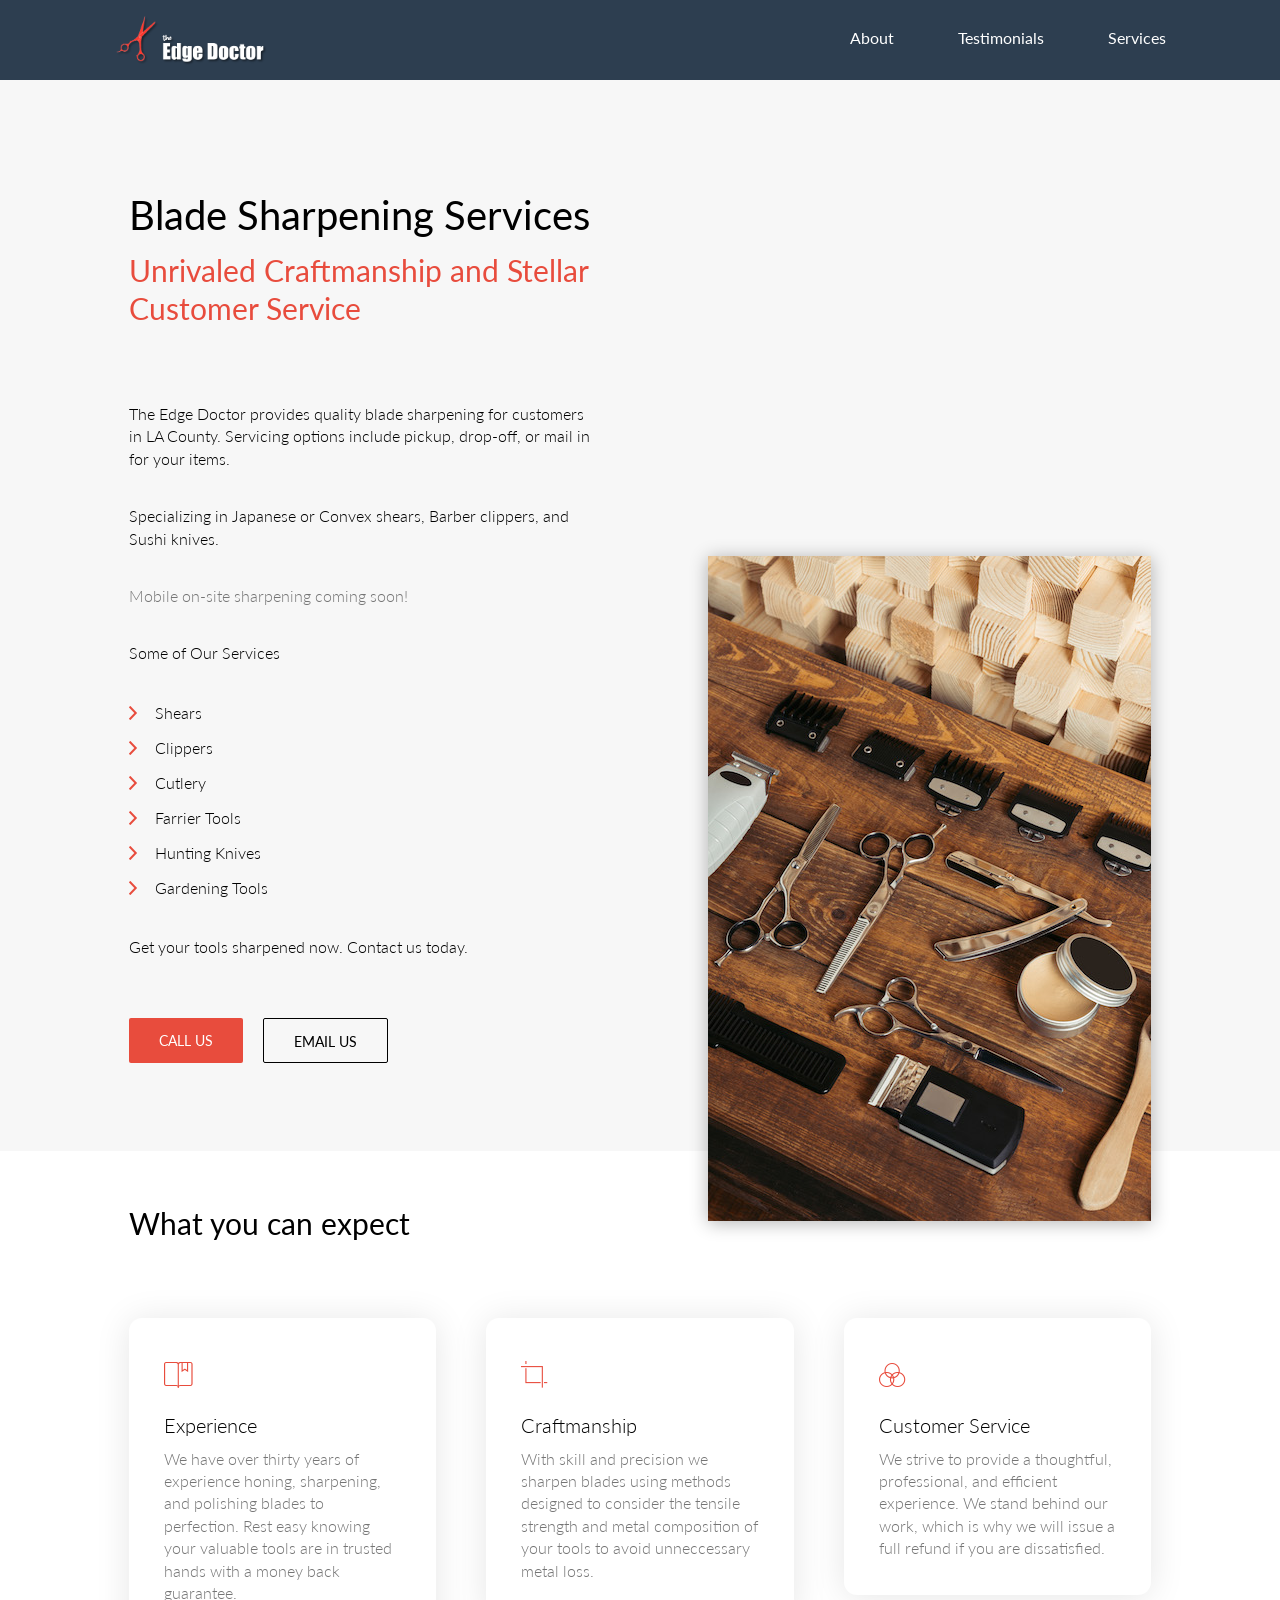
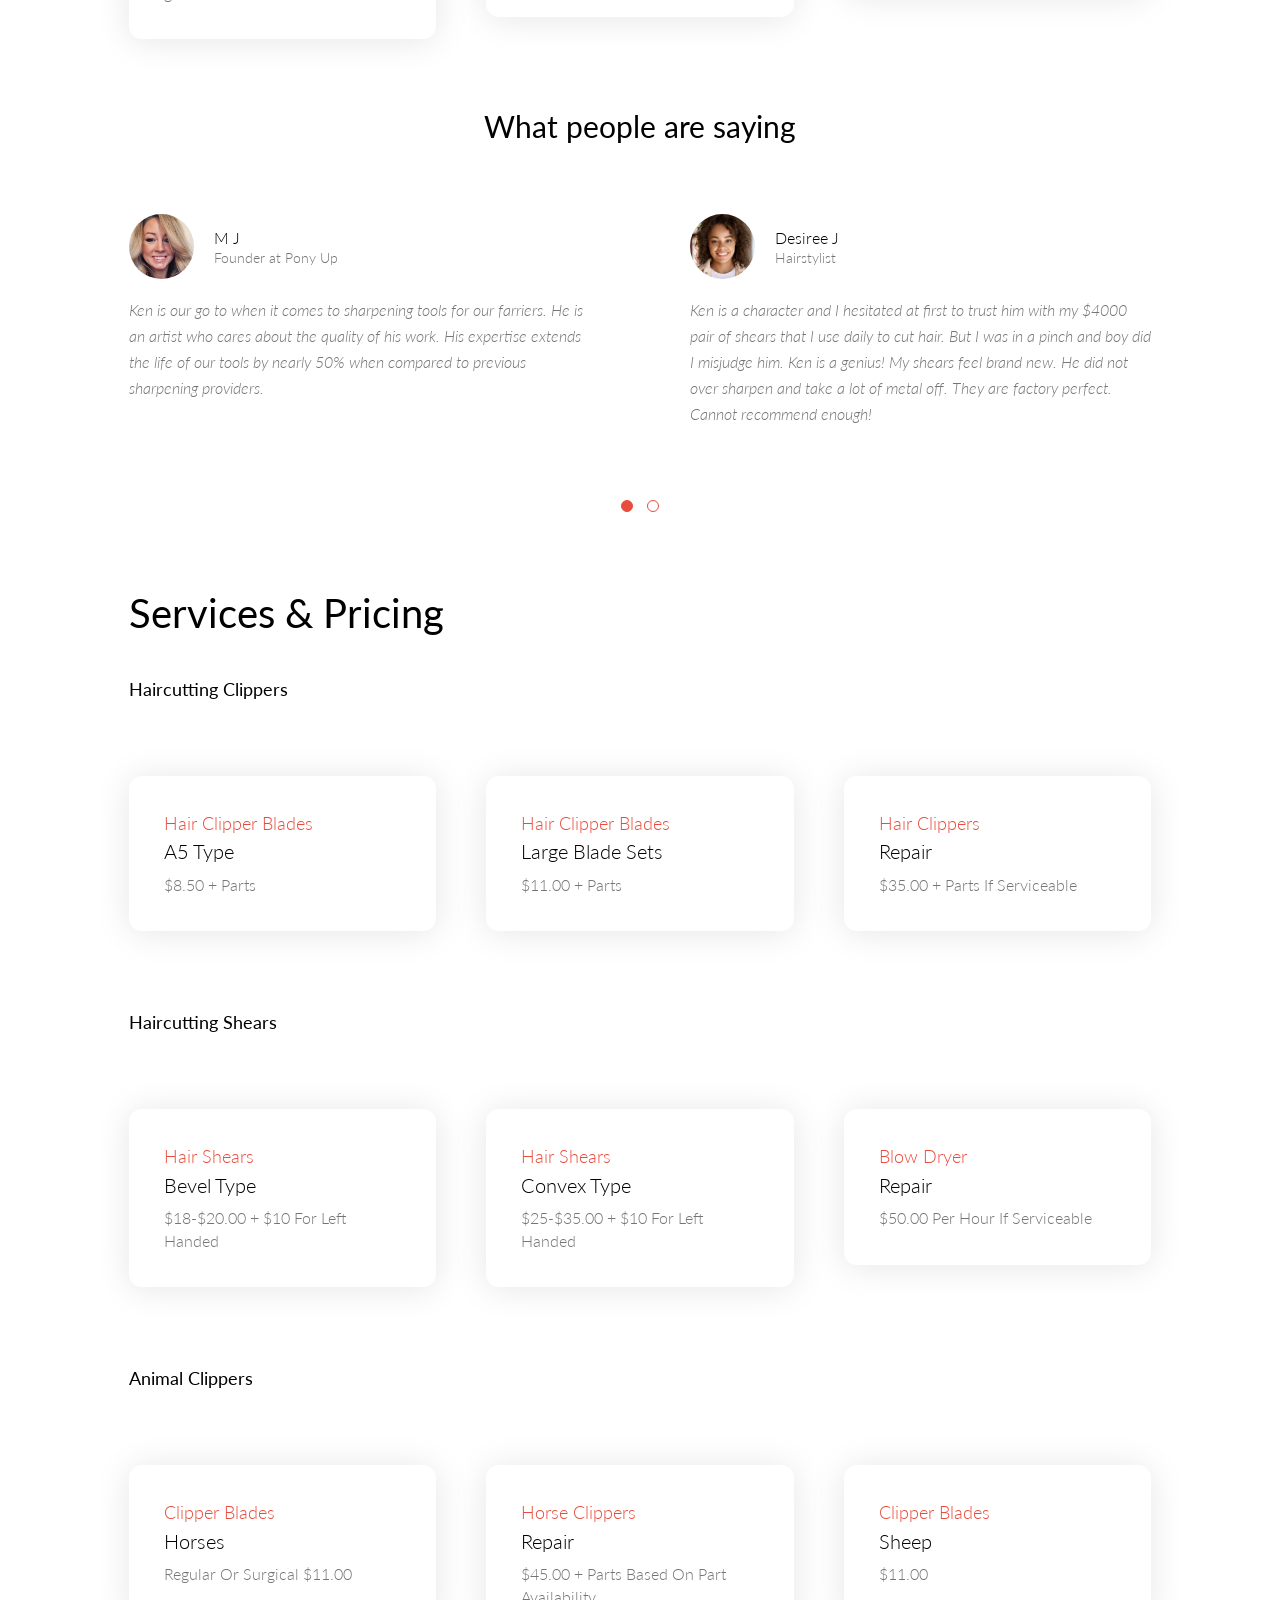
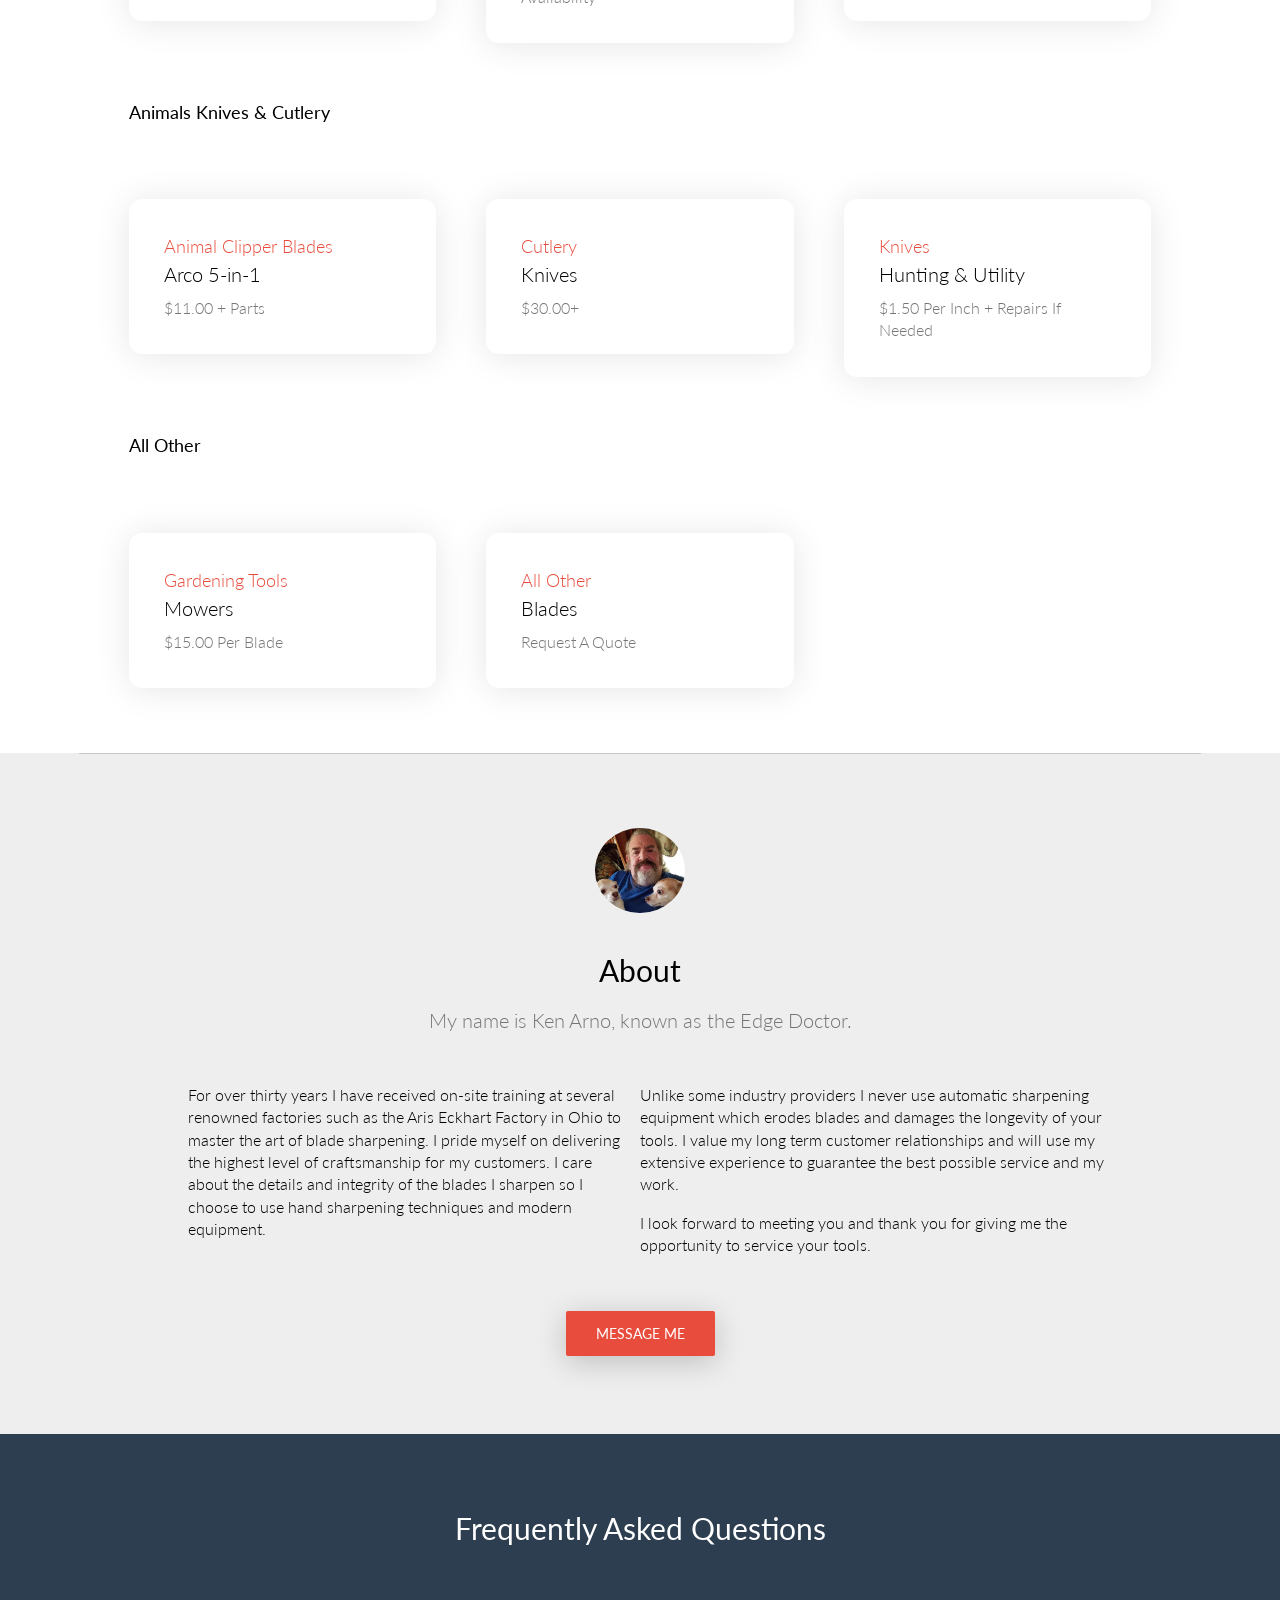
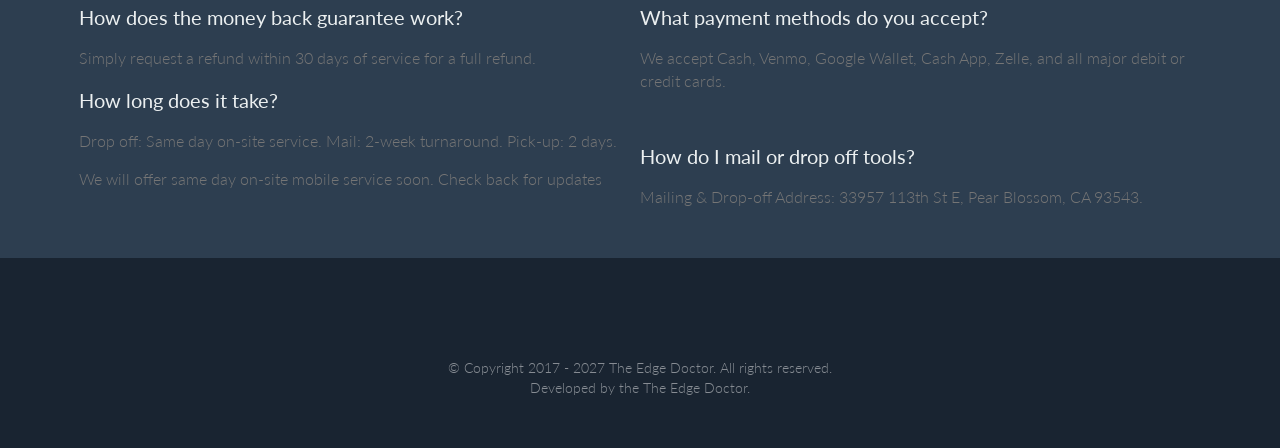
==== commit 603d33bb: "Update index.html" ====
--- a/index.html
+++ b/index.html
@@ -126,7 +126,7 @@
                                     <p class="black">The Edge Doctor provides quality blade sharpening for customers in
                                         LA County.
                                         Servicing options include pickup, drop-off, or mail in for your items.
-                                        <br></br>
+                                        <p class="black">Specializing in Japanese or Convex shears, Barber clippers, and Sushi knives.</p>
                                     <p>Mobile on-site sharpening coming soon!</p>
                                     <p class="black">Some of Our Services</p>
                                     <ul class="styled">
@@ -138,7 +138,7 @@
                                         <li>Gardening Tools</li>
                                     </ul>
                                     <p class="black">Get your tools sharpened now. Contact us today.</p>
-                                    <a href="tel:+18186097729" class="btn-alt">Call Us</a><a href="mailto:contact@youredgedoctor.com" class="btn-alt active">Email
+                                    <a href="tel:+18186097729" class="btn-alt">Call Us</a><a href="mailto:contact@myedgedoctor.com" class="btn-alt active">Email
                                         Us</a>
                                 </div>
                             </div>
@@ -486,22 +486,30 @@
                         <div class="text padding-topbottom-null text-center">
                             <img src="assets/img/ken.JPG" alt="">
                             <h3 class="margin-bottom-small">About</h3>
-                            <h4 class="weight-300 grey">My name is Ken Arno, owner of
-                                the Edge Doctor<br> and avid dog enthusiast. </h4>
-                        </div>
-                        <div class="padding-onlytop-md">
-                            <div class="col-md-6 padding-leftright-null">
+                            <h4 class="weight-300 grey">My name is Ken Arno, known as the
+                                Edge Doctor. </h4>
+                        </div>
+                       <div class="padding-onlytop-md">
+                            <div class="col-md-6 padding-right: 40px;>
                                 <div class="text padding-md-bottom-null">
-                                    <p class="black">I am a graduate and trainee of Aris Eckhart Factory in Ohio. </p>
-                                    <p class="black">For 32 years I have refined my skill set and mastered the art of
-                                        blade sharpening.</p>
-                                </div>
-                            </div>
-                            <div class="col-md-6 padding-leftright-null">
+                                    <p class="black" >For over thirty years I have received on-site training at several 
+                                        renowned factories such as the Aris Eckhart Factory in Ohio to master the art of 
+                                        blade sharpening. I pride myself on delivering the highest level of craftsmanship for 
+                                        my customers. I care about the details and integrity of the blades I sharpen so I 
+                                        choose to use hand sharpening techniques and modern equipment.</p>
+                                    <!-- <p class="black"> I pride myself on delivering the highest level of craftsmanship for 
+                                        my customers. I care about the details and integrity of the blades I sharpen so I 
+                                        choose to use hand sharpening techniques and modern equipment.
+                                         </p> -->
+                                </div>
+                            </div>
+                           <div class="col-md-6 padding-leftright-null">
                                 <div class="text padding-md-topbottom-null">
-                                    <p class="black">I can confidently say you will be thrilled with
-                                        the results of my work. I view my craft as an art and value each of my customers
-                                        deeply.
+                                    <p class="black">Unlike some industry providers I never use automatic sharpening equipment
+                                         which erodes blades and damages the longevity of your tools. 
+                                        I value my long term customer relationships and will use my extensive 
+                                        experience to guarantee the best possible service and my work.
+                                        
                                     </p>
                                     <p class="black">I look forward to meeting you and thank you for
                                         giving me the opportunity to service your tools.
@@ -514,7 +522,7 @@
 
                                     </br>
 
-                                    <a href="mailto:contact@youredgedoctor.com" class="btn-alt shadow margin-null">Message Me</a>
+                                    <a href="mailto:contact@myedgedoctor.com" class="btn-alt shadow margin-null">Message Me</a>
                                 </div>
                             </div>
                         </div>
@@ -588,7 +596,7 @@
                     </div>
                 </div>
                 <div class="col-md-12 text text-center">
-                    <p>© Copyright 2017 - 2027 <a href="http://youredgedoctor.com" target="_blank">The Edge Doctor</a>.
+                    <p>© Copyright 2017 - 2027 <a href="http://myedgedoctor.com" target="_blank">The Edge Doctor</a>.
                         All rights reserved.</p>
                     <p class="margin-null"><a href="#" class="white"></a>Developed by the The Edge
                         Doctor.
@@ -614,4 +622,4 @@
     <script src="assets/js/main.js"></script>
 </body>
 
-</html>+</html>
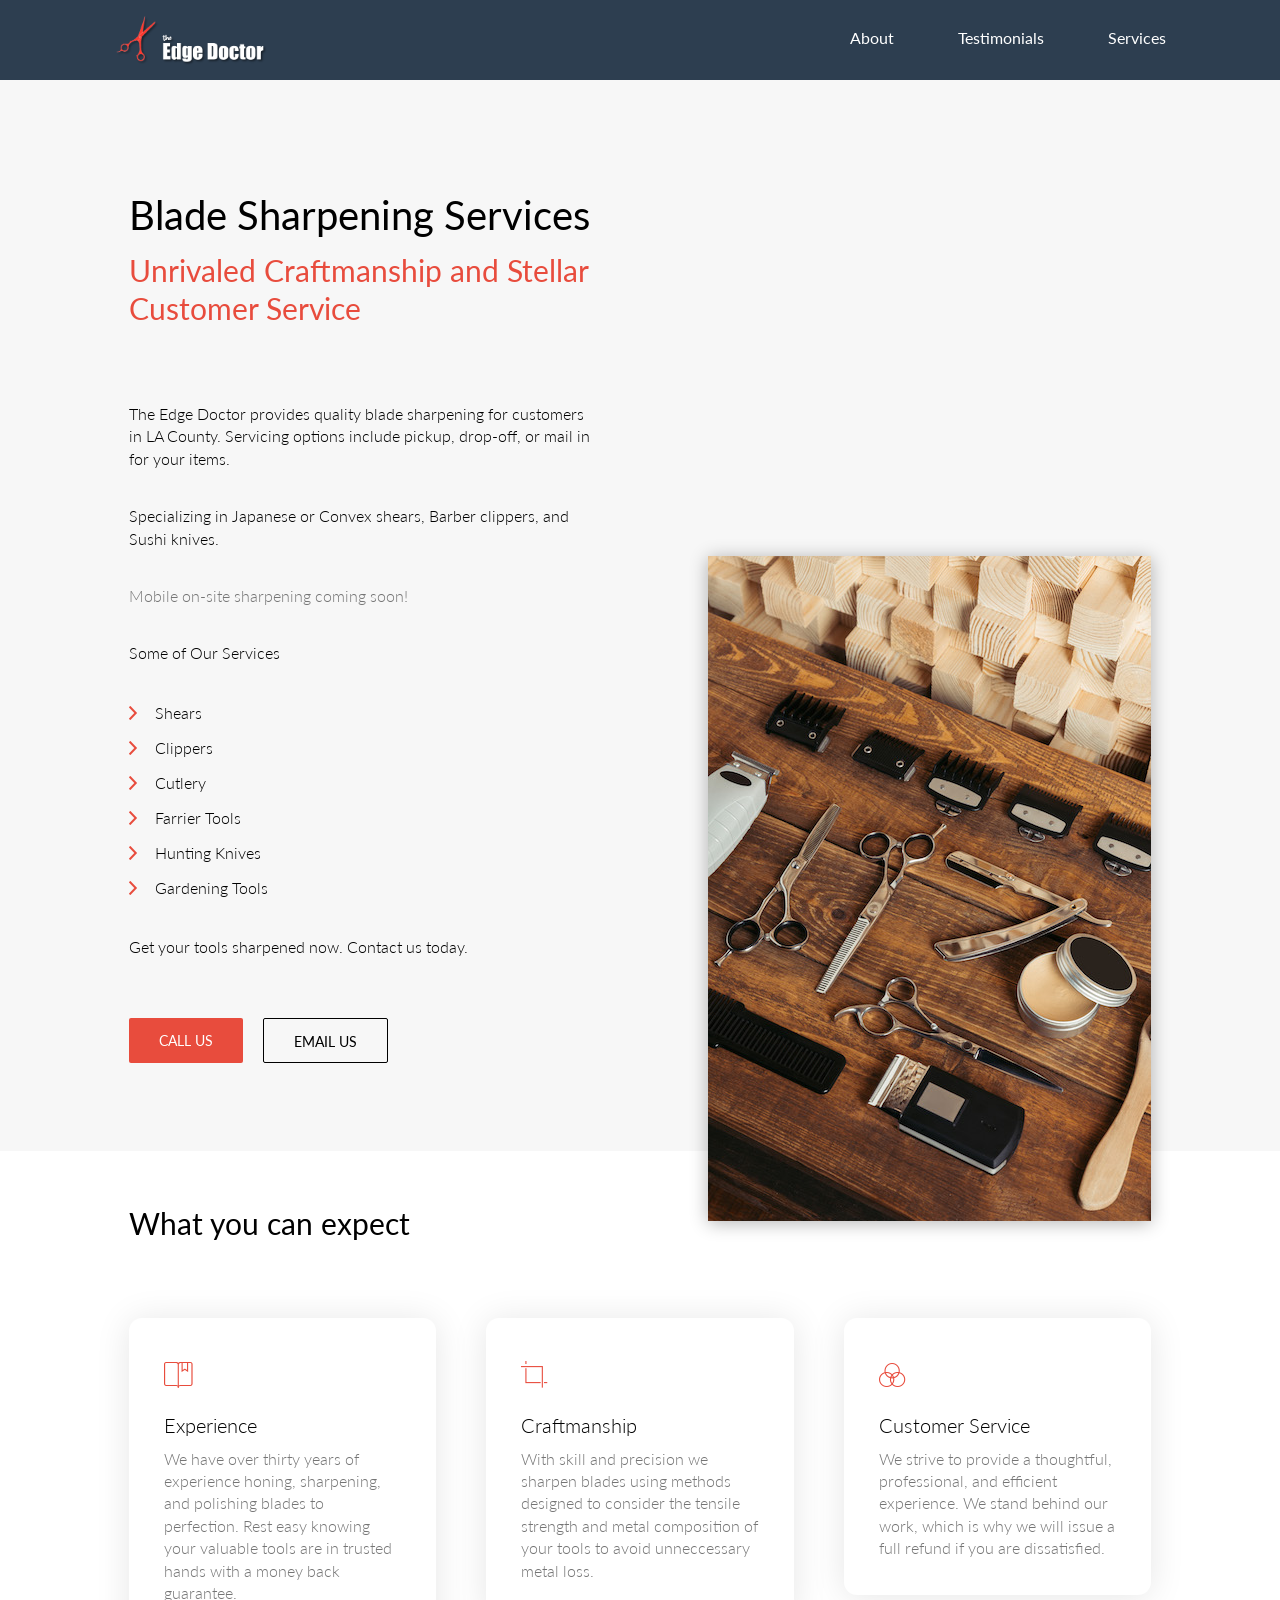
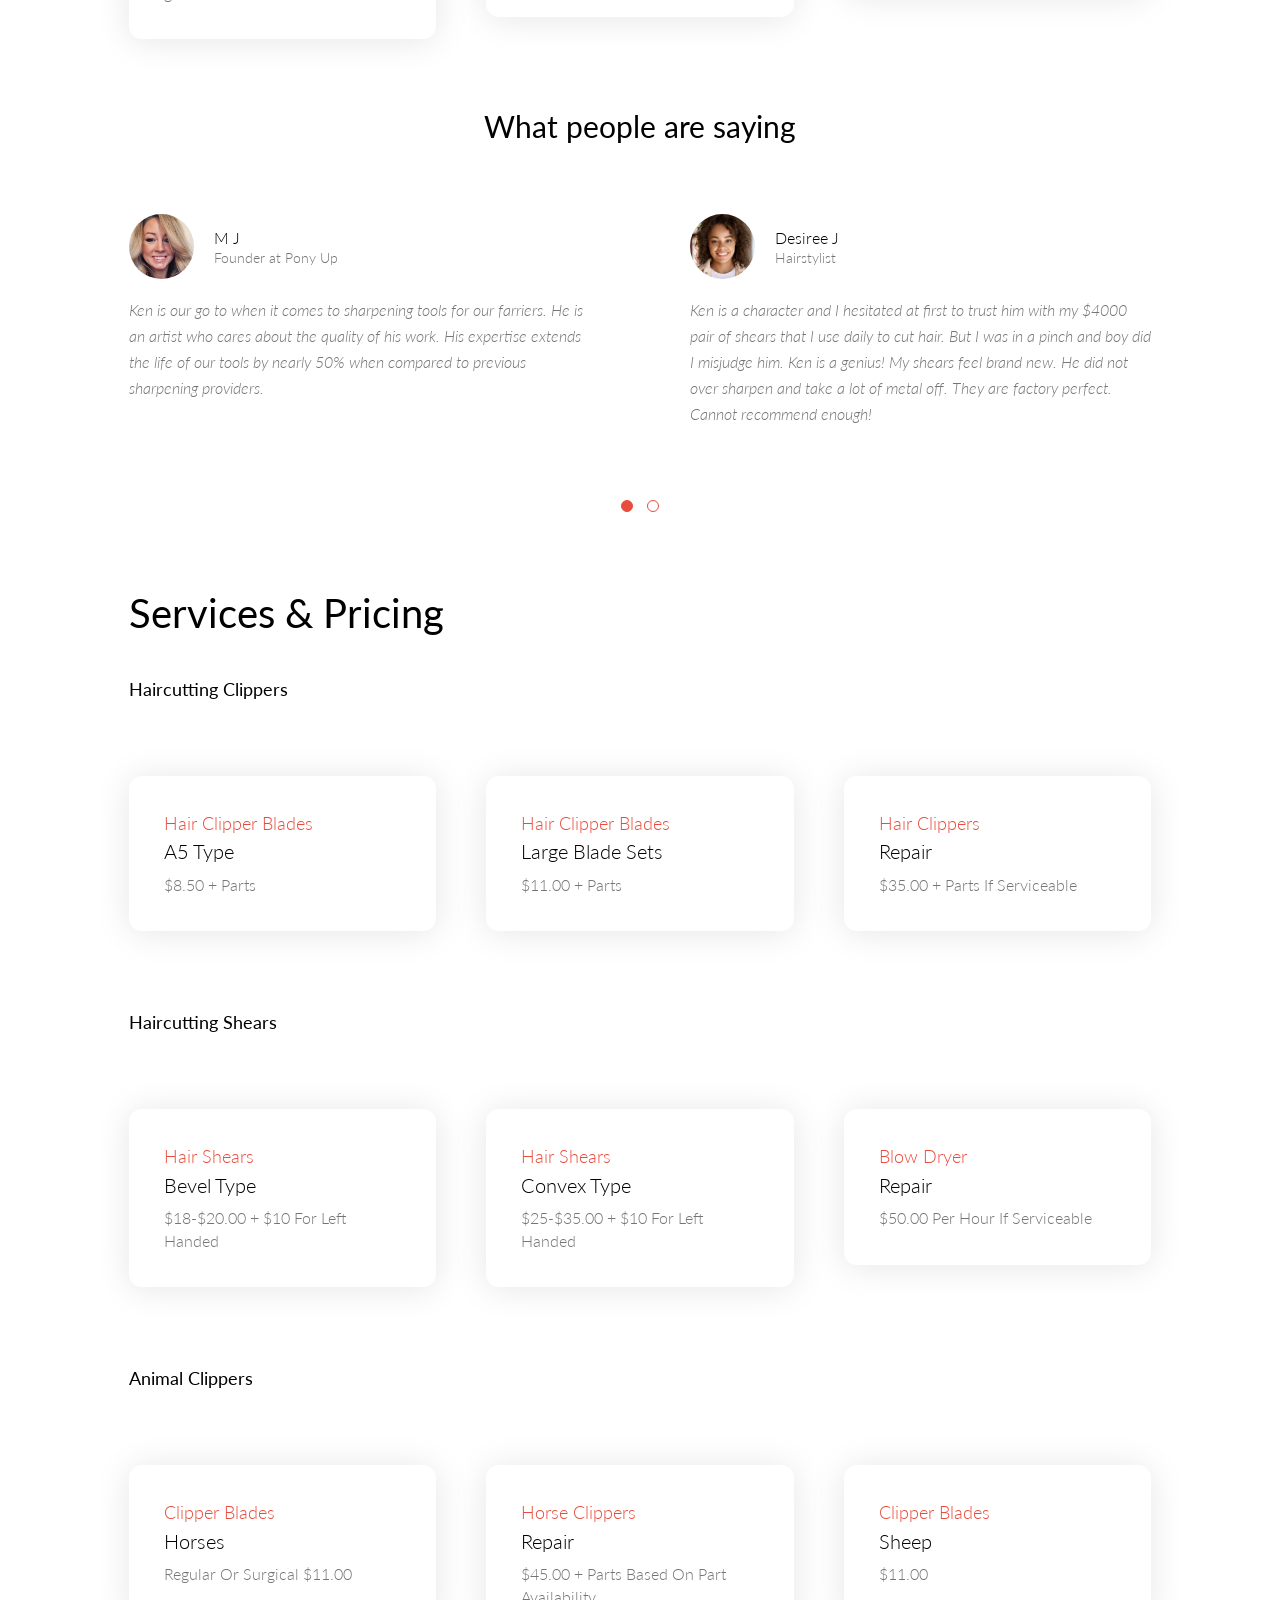
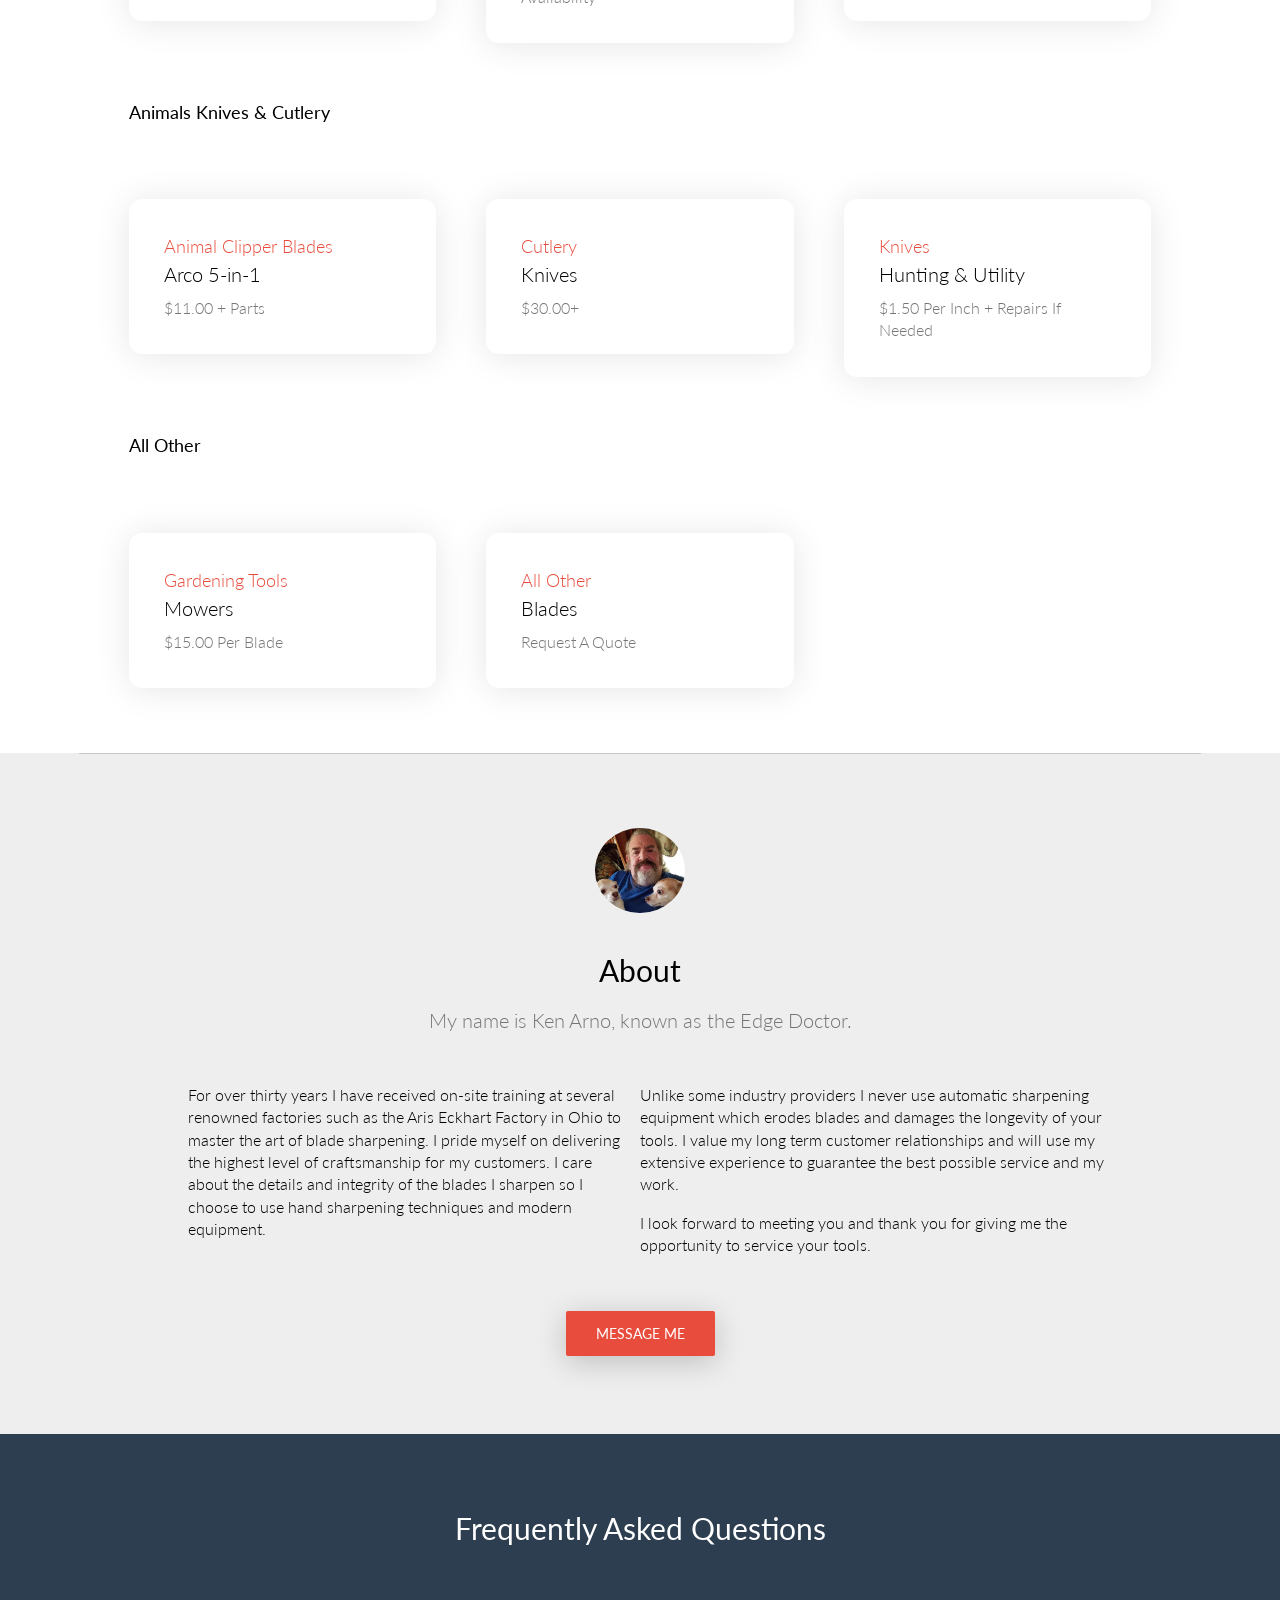
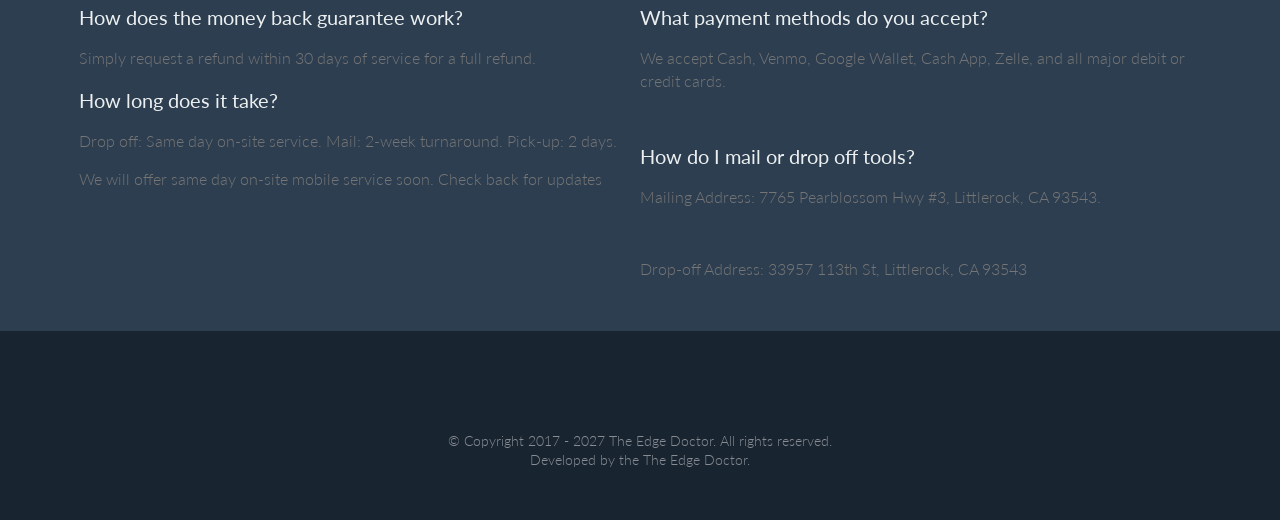
==== commit db7602c6: "Add files via upload" ====
--- a/index.html
+++ b/index.html
@@ -126,7 +126,8 @@
                                     <p class="black">The Edge Doctor provides quality blade sharpening for customers in
                                         LA County.
                                         Servicing options include pickup, drop-off, or mail in for your items.
-                                        <p class="black">Specializing in Japanese or Convex shears, Barber clippers, and Sushi knives.</p>
+                                    <p class="black">Specializing in Japanese or Convex shears, Barber clippers, and
+                                        Sushi knives.</p>
                                     <p>Mobile on-site sharpening coming soon!</p>
                                     <p class="black">Some of Our Services</p>
                                     <ul class="styled">
@@ -138,7 +139,8 @@
                                         <li>Gardening Tools</li>
                                     </ul>
                                     <p class="black">Get your tools sharpened now. Contact us today.</p>
-                                    <a href="tel:+18186097729" class="btn-alt">Call Us</a><a href="mailto:contact@myedgedoctor.com" class="btn-alt active">Email
+                                    <a href="tel:+18186097729" class="btn-alt">Call Us</a><a
+                                        href="mailto:contact@myedgedoctor.com" class="btn-alt active">Email
                                         Us</a>
                                 </div>
                             </div>
@@ -489,46 +491,49 @@
                             <h4 class="weight-300 grey">My name is Ken Arno, known as the
                                 Edge Doctor. </h4>
                         </div>
-                       <div class="padding-onlytop-md">
+                        <div class="padding-onlytop-md">
                             <div class="col-md-6 padding-right: 40px;>
-                                <div class="text padding-md-bottom-null">
-                                    <p class="black" >For over thirty years I have received on-site training at several 
-                                        renowned factories such as the Aris Eckhart Factory in Ohio to master the art of 
-                                        blade sharpening. I pride myself on delivering the highest level of craftsmanship for 
-                                        my customers. I care about the details and integrity of the blades I sharpen so I 
-                                        choose to use hand sharpening techniques and modern equipment.</p>
-                                    <!-- <p class="black"> I pride myself on delivering the highest level of craftsmanship for 
+                                <div class=" text padding-md-bottom-null">
+                                <p class="black">For over thirty years I have received on-site training at several
+                                    renowned factories such as the Aris Eckhart Factory in Ohio to master the art of
+                                    blade sharpening. I pride myself on delivering the highest level of craftsmanship
+                                    for
+                                    my customers. I care about the details and integrity of the blades I sharpen so I
+                                    choose to use hand sharpening techniques and modern equipment.</p>
+                                <!-- <p class="black"> I pride myself on delivering the highest level of craftsmanship for 
                                         my customers. I care about the details and integrity of the blades I sharpen so I 
                                         choose to use hand sharpening techniques and modern equipment.
                                          </p> -->
-                                </div>
-                            </div>
-                           <div class="col-md-6 padding-leftright-null">
-                                <div class="text padding-md-topbottom-null">
-                                    <p class="black">Unlike some industry providers I never use automatic sharpening equipment
-                                         which erodes blades and damages the longevity of your tools. 
-                                        I value my long term customer relationships and will use my extensive 
-                                        experience to guarantee the best possible service and my work.
-                                        
-                                    </p>
-                                    <p class="black">I look forward to meeting you and thank you for
-                                        giving me the opportunity to service your tools.
-                                    </p>
-                                </div>
-                            </div>
-                            <div class="col-md-12 padding-leftright-null text-center">
-                                <div class="text padding-topbottom-null">
-                                    <br>
-
-                                    </br>
-
-                                    <a href="mailto:contact@myedgedoctor.com" class="btn-alt shadow margin-null">Message Me</a>
-                                </div>
-                            </div>
-                        </div>
-                    </div>
-                </div>
-            </div>
+                            </div>
+                        </div>
+                        <div class="col-md-6 padding-leftright-null">
+                            <div class="text padding-md-topbottom-null">
+                                <p class="black">Unlike some industry providers I never use automatic sharpening
+                                    equipment
+                                    which erodes blades and damages the longevity of your tools.
+                                    I value my long term customer relationships and will use my extensive
+                                    experience to guarantee the best possible service and my work.
+
+                                </p>
+                                <p class="black">I look forward to meeting you and thank you for
+                                    giving me the opportunity to service your tools.
+                                </p>
+                            </div>
+                        </div>
+                        <div class="col-md-12 padding-leftright-null text-center">
+                            <div class="text padding-topbottom-null">
+                                <br>
+
+                                </br>
+
+                                <a href="mailto:contact@myedgedoctor.com" class="btn-alt shadow margin-null">Message
+                                    Me</a>
+                            </div>
+                        </div>
+                    </div>
+                </div>
+            </div>
+        </div>
         </div>
     </section>
     <!-- END Author Section -->
@@ -566,8 +571,10 @@
                         <p class="margin-bottom-big"> We accept Cash, Venmo, Google Wallet, Cash App, Zelle, and all
                             major debit or credit cards. </p>
                         <p class="big grey-light weight-400">How do I mail or drop off tools?</p>
-                        <p class="margin-bottom-big">Mailing & Drop-off Address: 33957 113th St E, Pear Blossom, CA
+                        <p class="margin-bottom-big">Mailing Address: 7765 Pearblossom Hwy #3, Littlerock, CA
                             93543.</p>
+
+                        <p class="margin-bottom-big">Drop-off Address: 33957 113th St, Littlerock, CA 93543</p>
 
                     </div>
                 </div>
@@ -622,4 +629,4 @@
     <script src="assets/js/main.js"></script>
 </body>
 
-</html>
+</html>
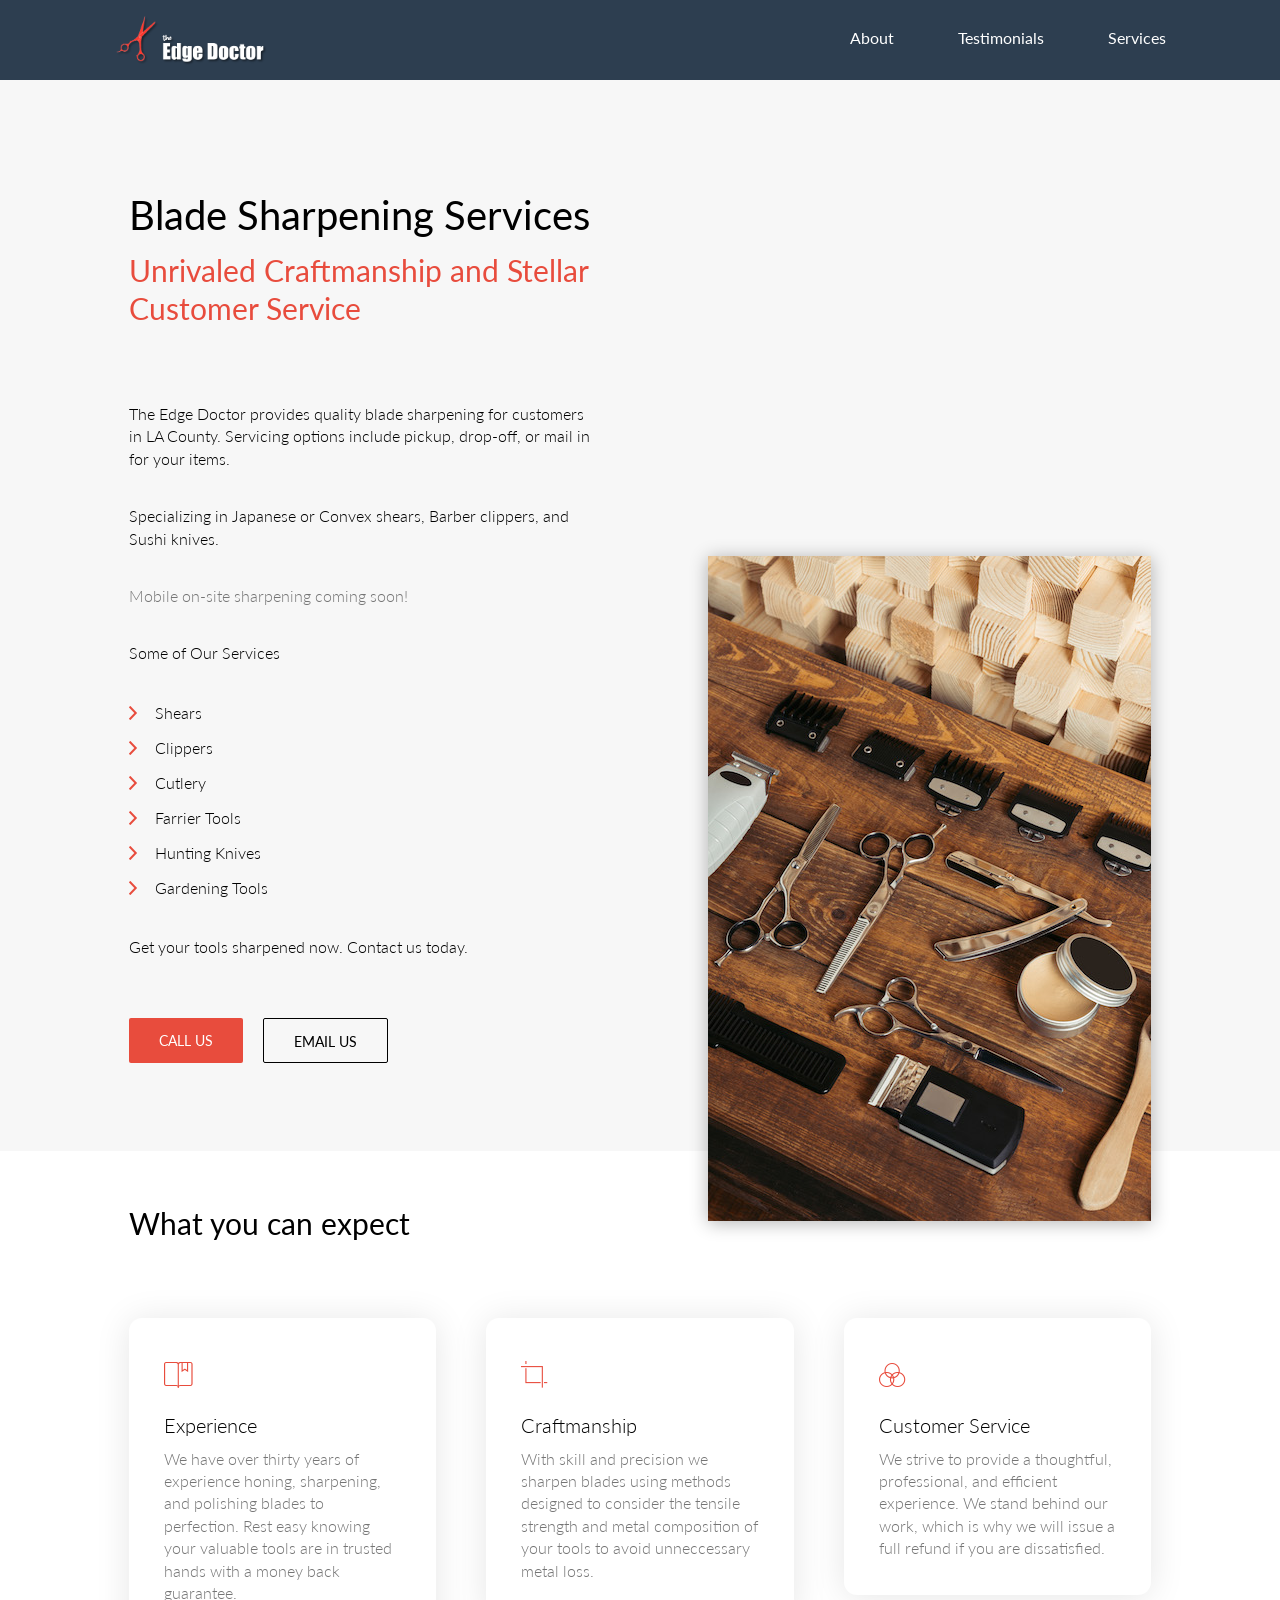
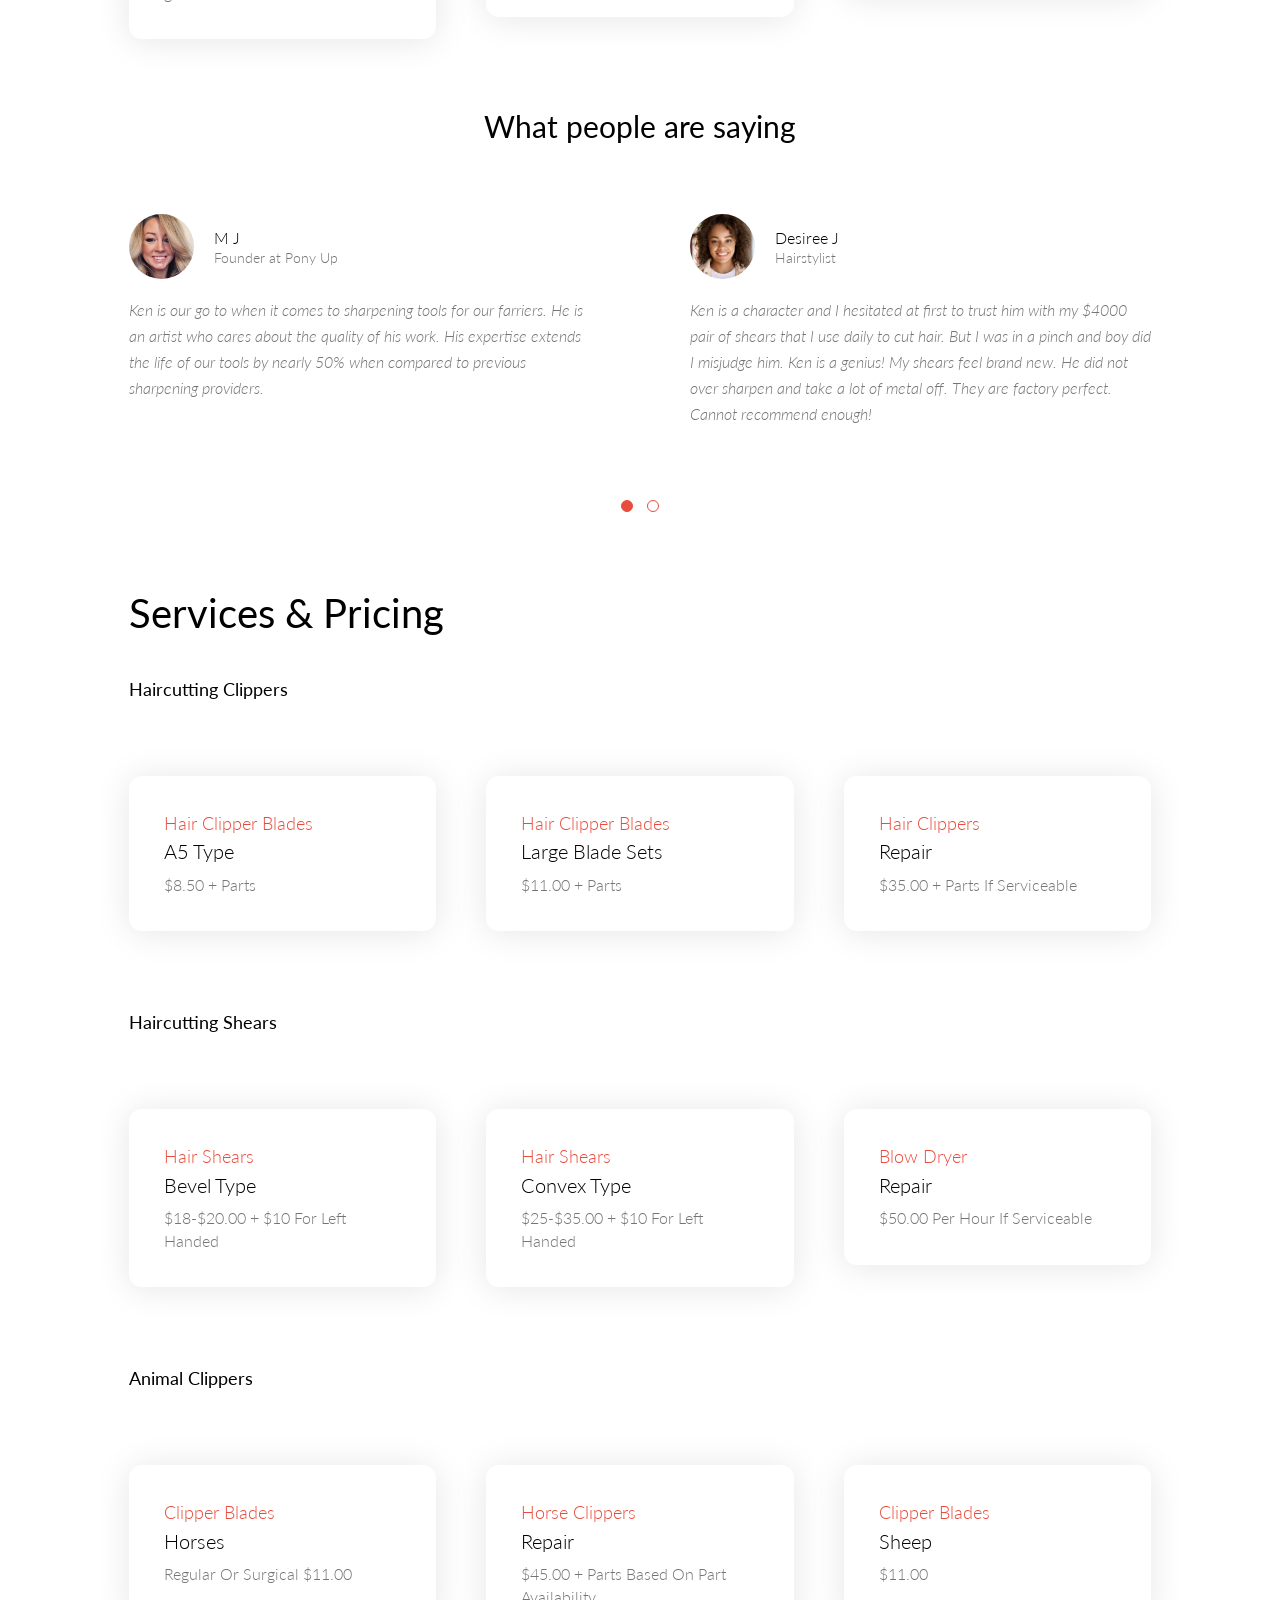
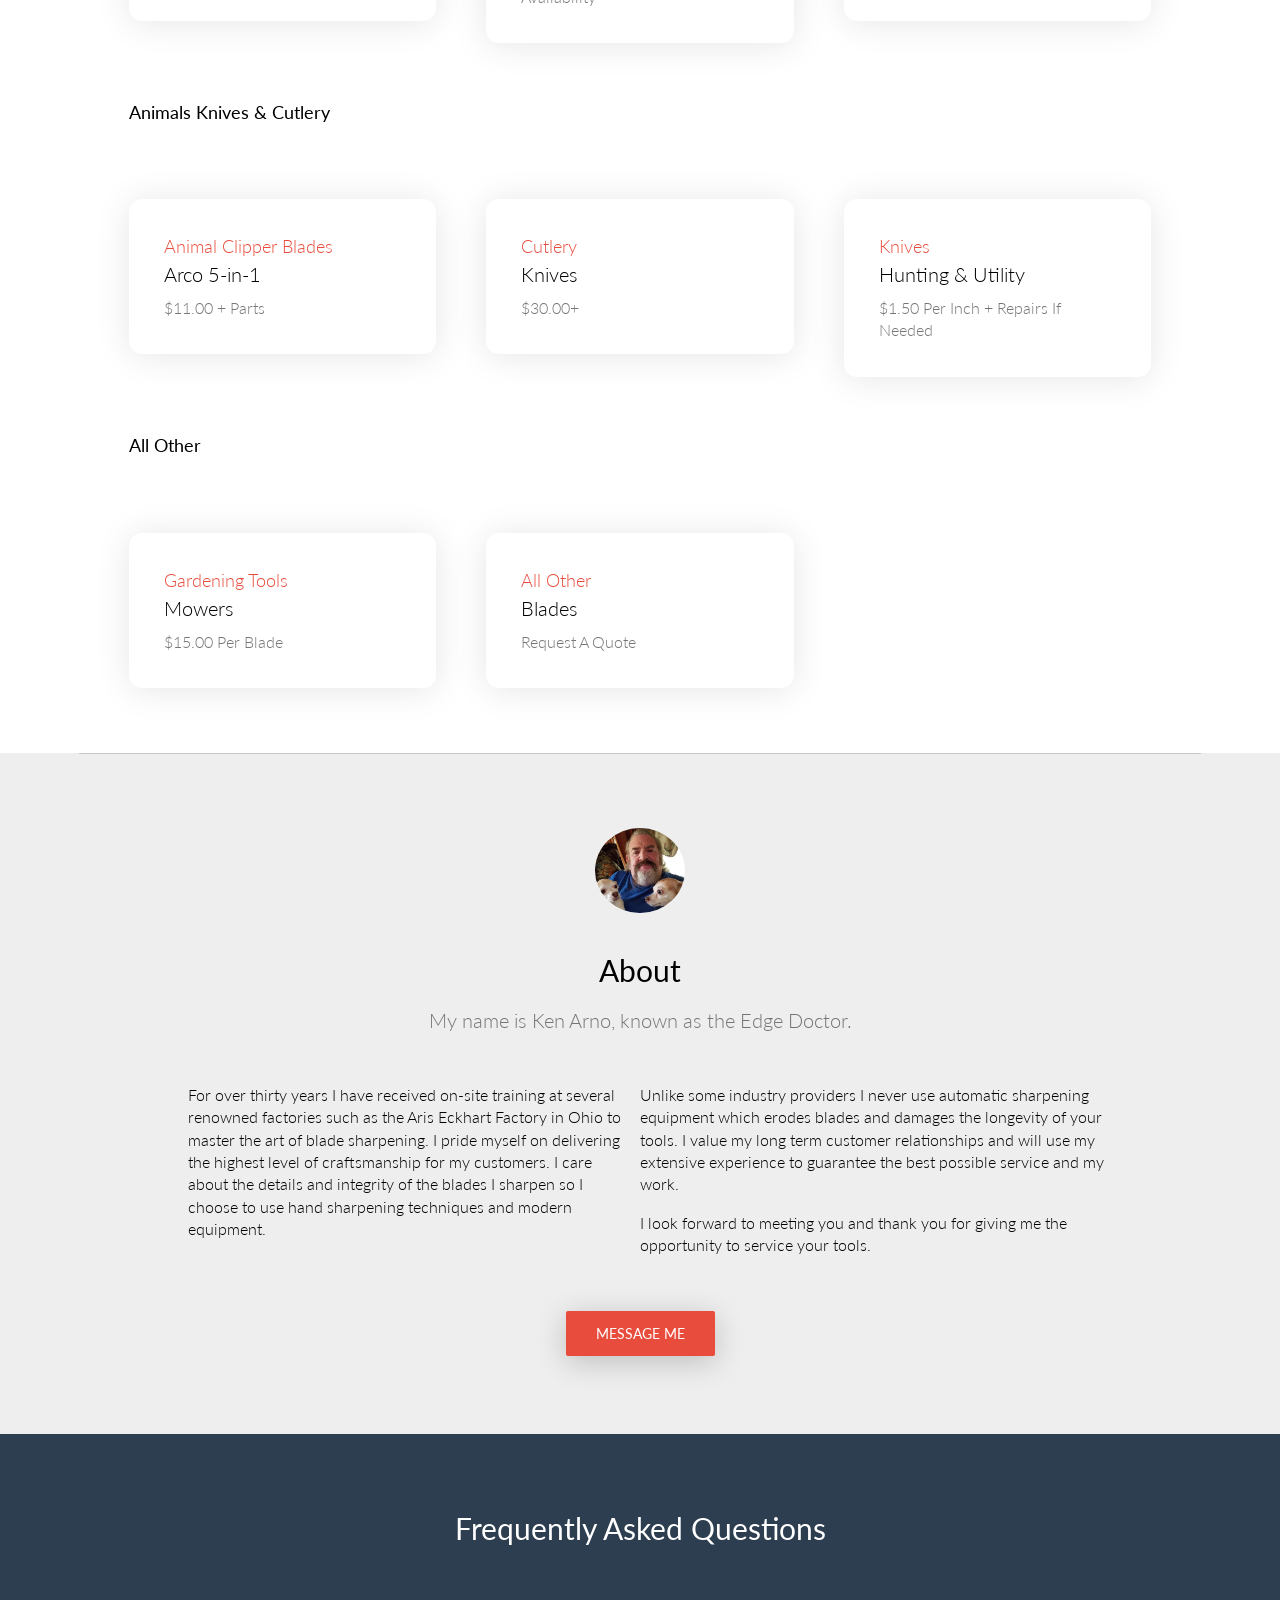
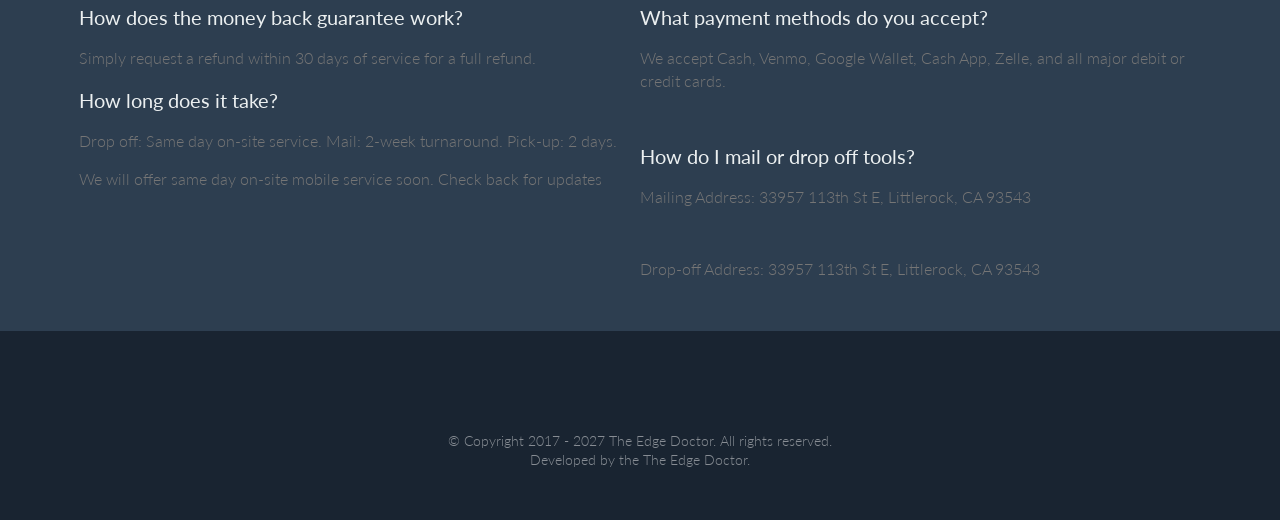
==== commit 0e43515a: "Update index.html update address" ====
--- a/index.html
+++ b/index.html
@@ -571,10 +571,10 @@
                         <p class="margin-bottom-big"> We accept Cash, Venmo, Google Wallet, Cash App, Zelle, and all
                             major debit or credit cards. </p>
                         <p class="big grey-light weight-400">How do I mail or drop off tools?</p>
-                        <p class="margin-bottom-big">Mailing Address: 7765 Pearblossom Hwy #3, Littlerock, CA
-                            93543.</p>
-
-                        <p class="margin-bottom-big">Drop-off Address: 33957 113th St, Littlerock, CA 93543</p>
+                        <p class="margin-bottom-big">Mailing Address: 33957 113th St E, Littlerock, CA 93543
+                        </p>
+
+                        <p class="margin-bottom-big">Drop-off Address: 33957 113th St E, Littlerock, CA 93543</p>
 
                     </div>
                 </div>
@@ -629,4 +629,4 @@
     <script src="assets/js/main.js"></script>
 </body>
 
-</html>+</html>
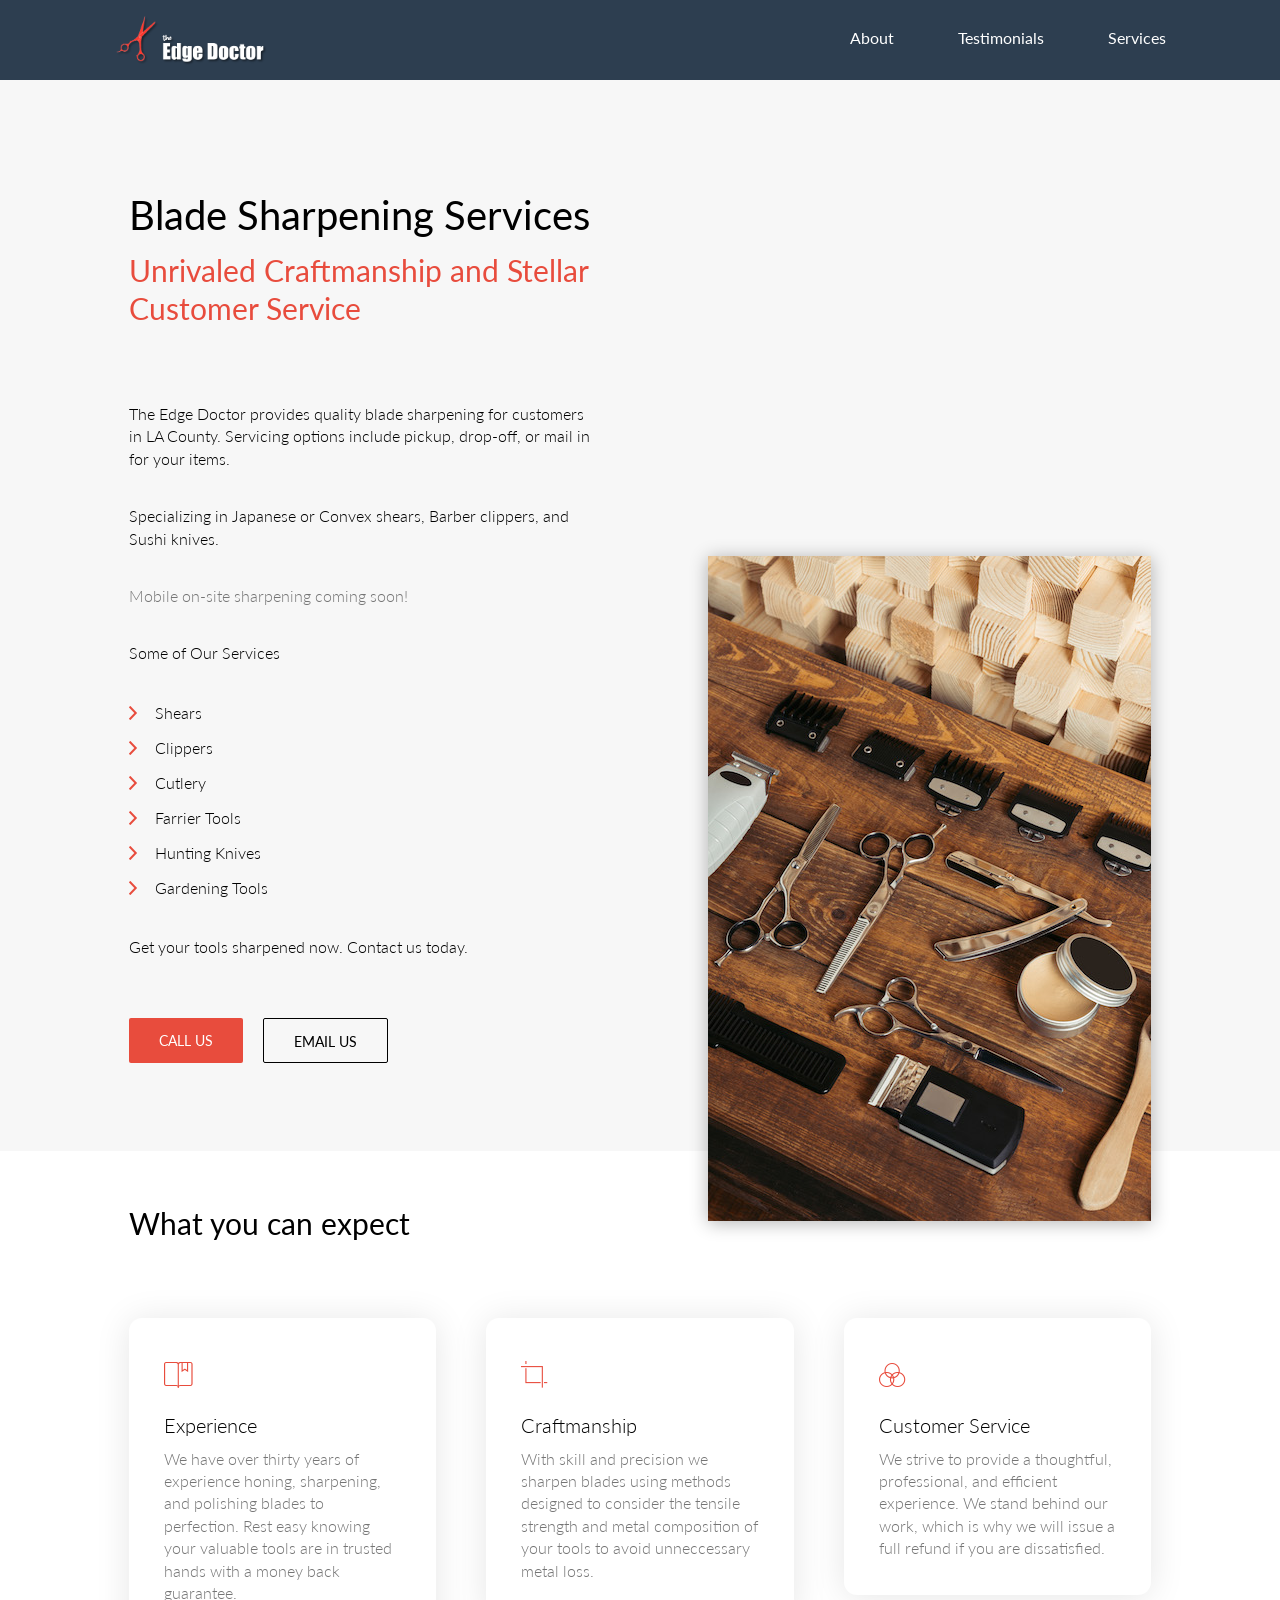
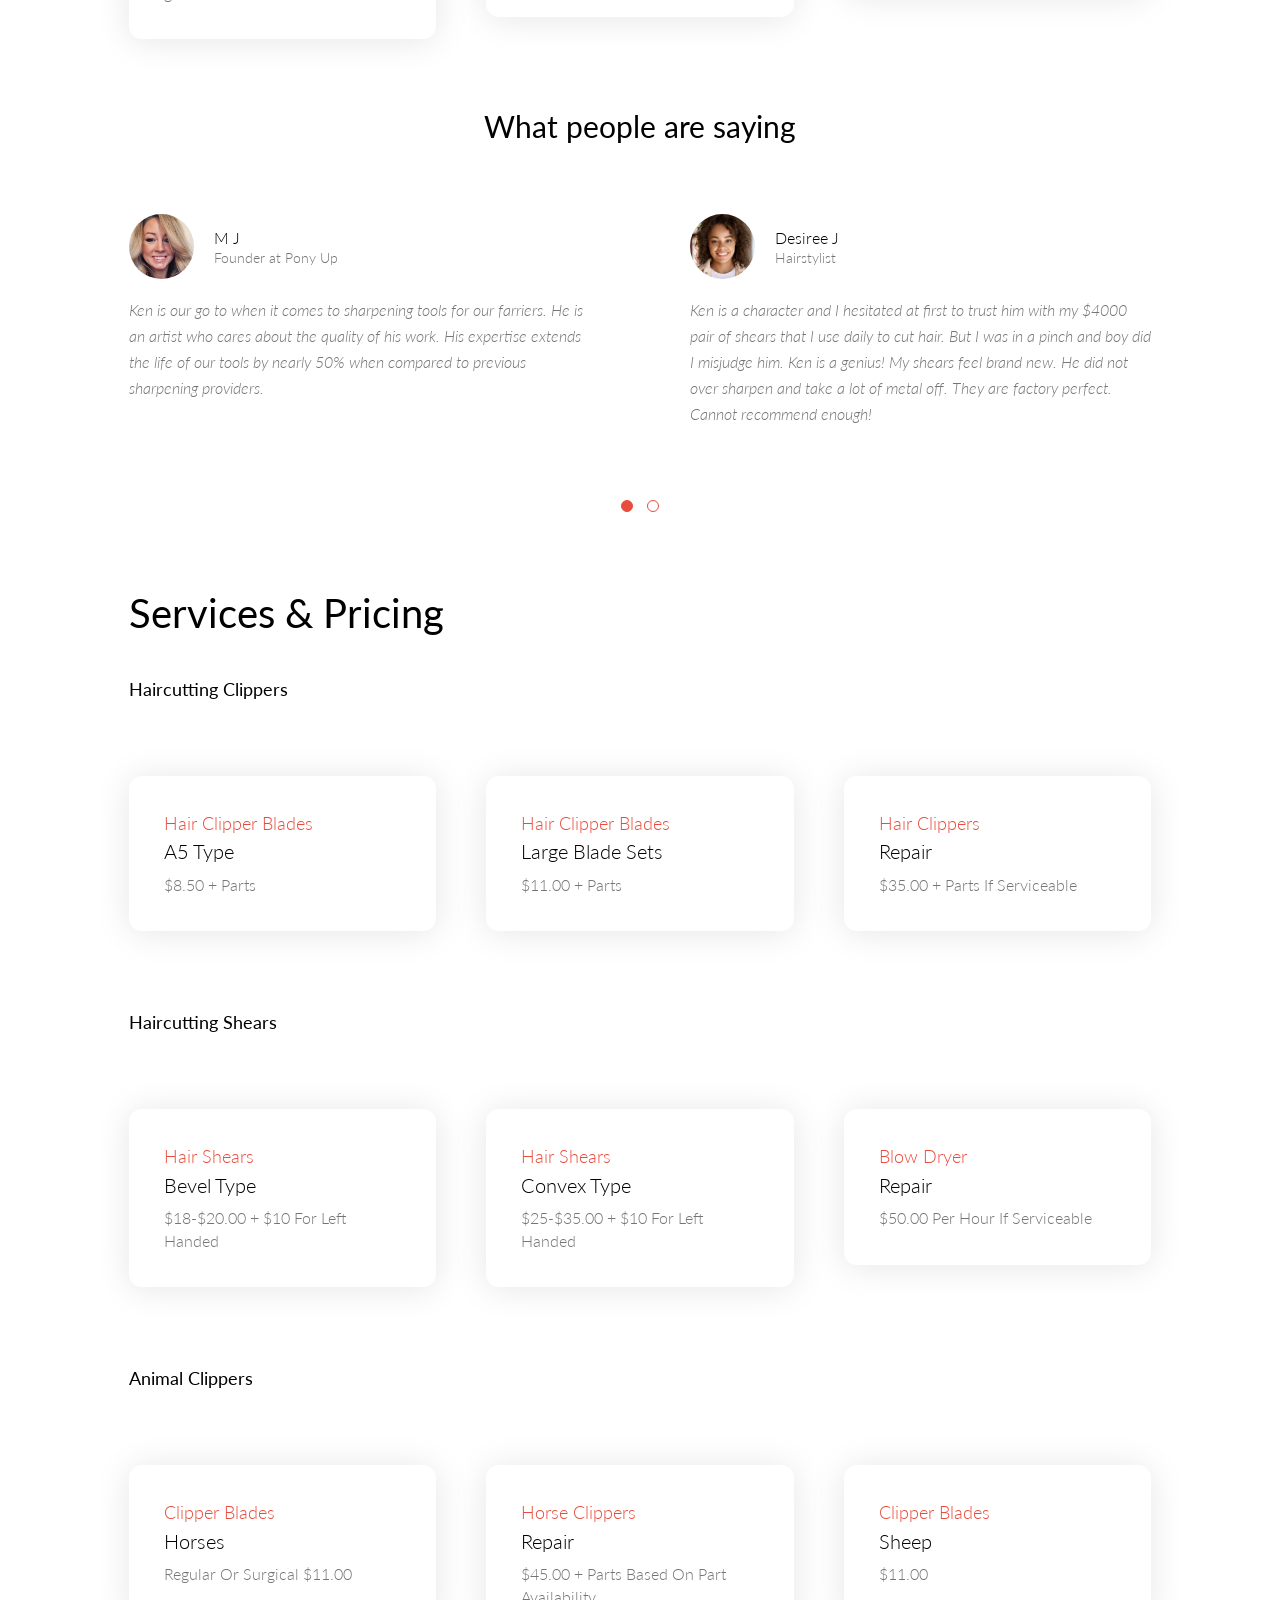
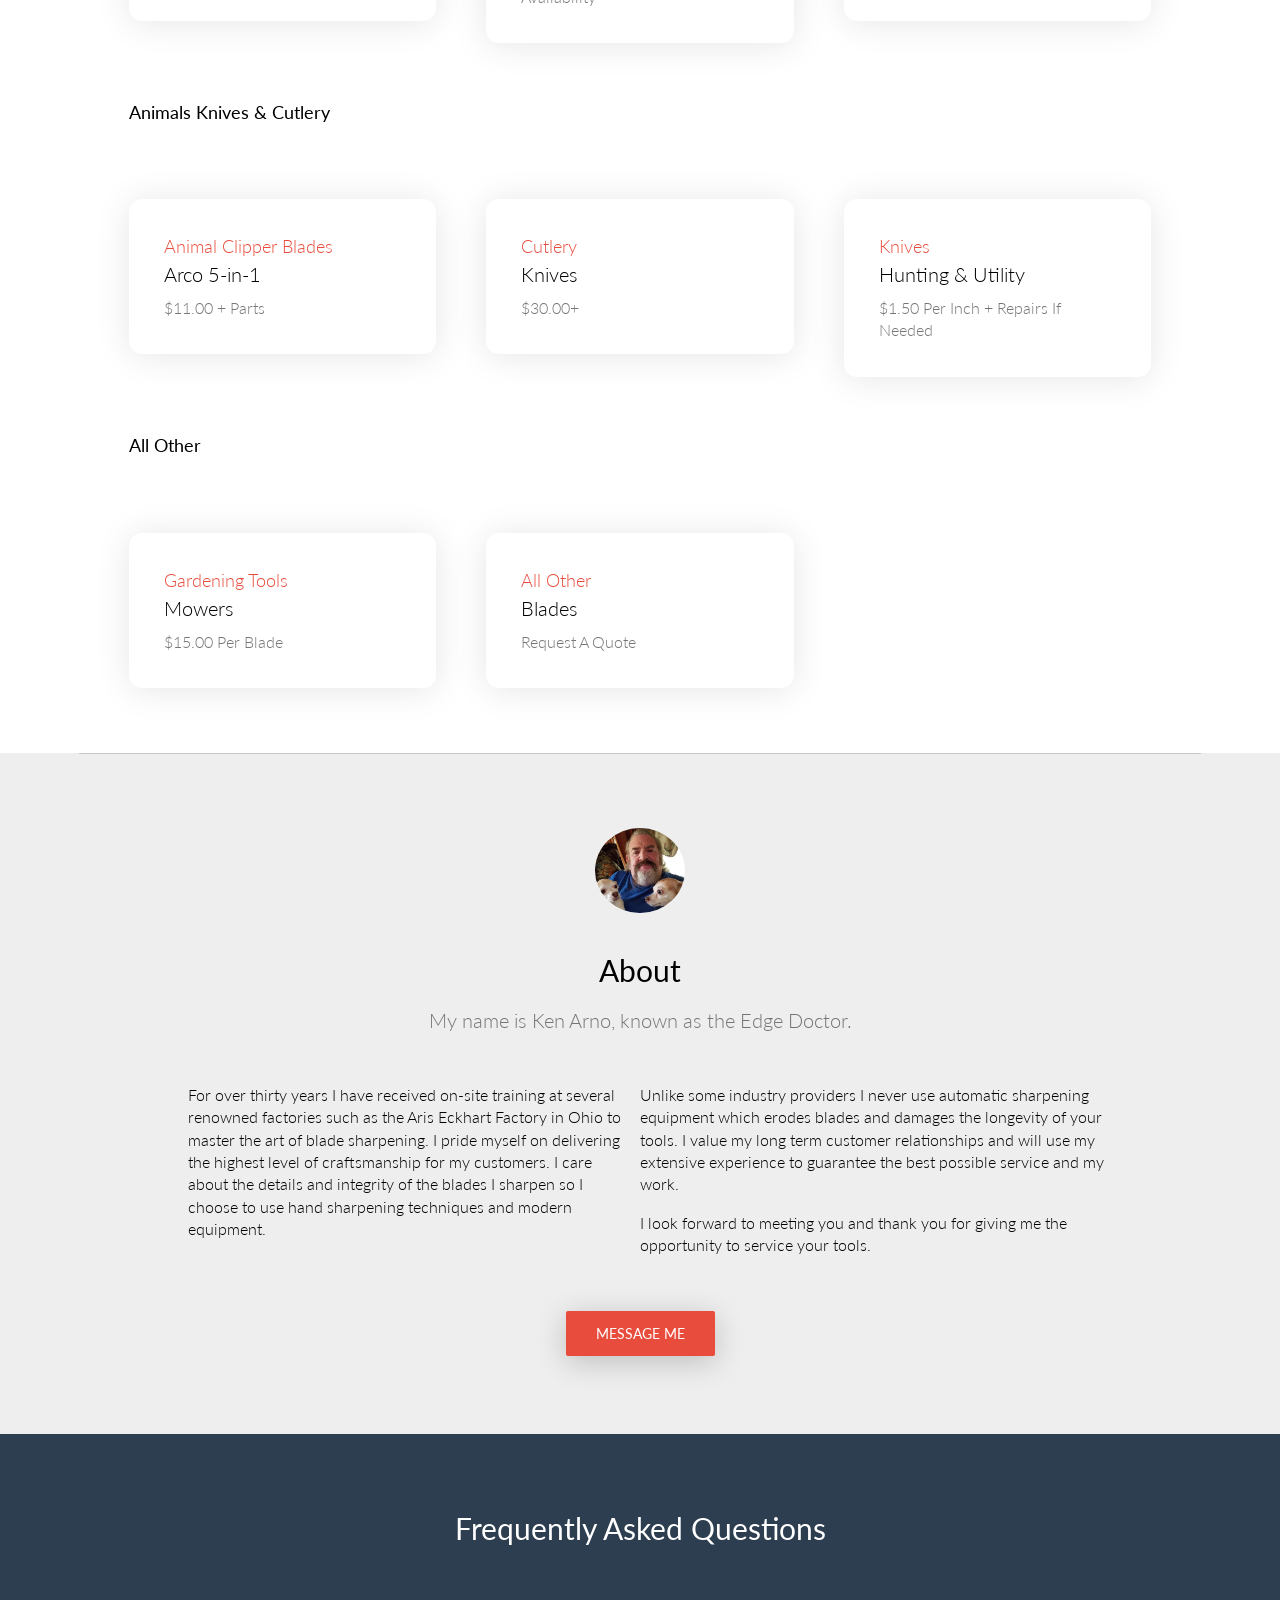
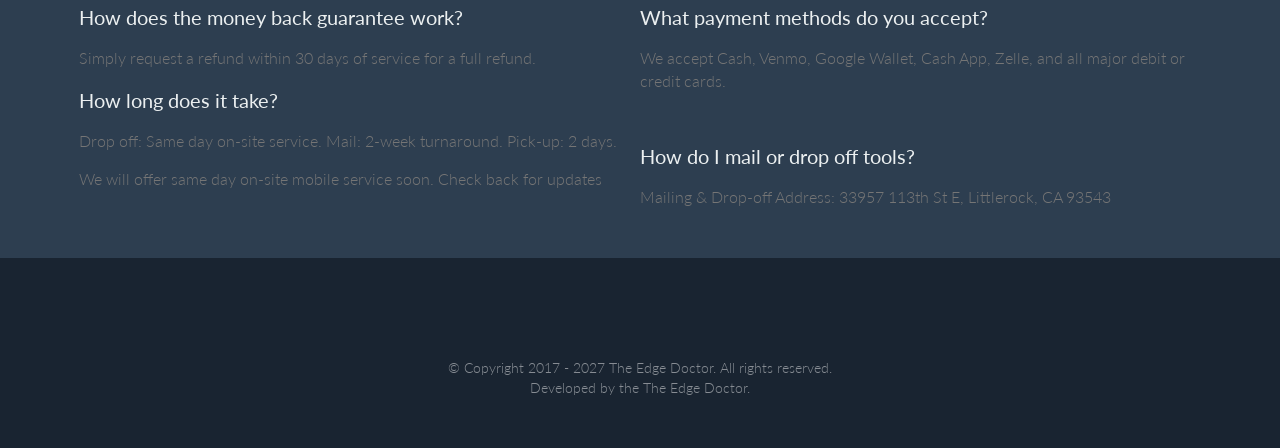
==== commit 7086aacf: "Update index.html copy edit" ====
--- a/index.html
+++ b/index.html
@@ -571,10 +571,8 @@
                         <p class="margin-bottom-big"> We accept Cash, Venmo, Google Wallet, Cash App, Zelle, and all
                             major debit or credit cards. </p>
                         <p class="big grey-light weight-400">How do I mail or drop off tools?</p>
-                        <p class="margin-bottom-big">Mailing Address: 33957 113th St E, Littlerock, CA 93543
+                        <p class="margin-bottom-big">Mailing & Drop-off Address: 33957 113th St E, Littlerock, CA 93543
                         </p>
-
-                        <p class="margin-bottom-big">Drop-off Address: 33957 113th St E, Littlerock, CA 93543</p>
 
                     </div>
                 </div>
